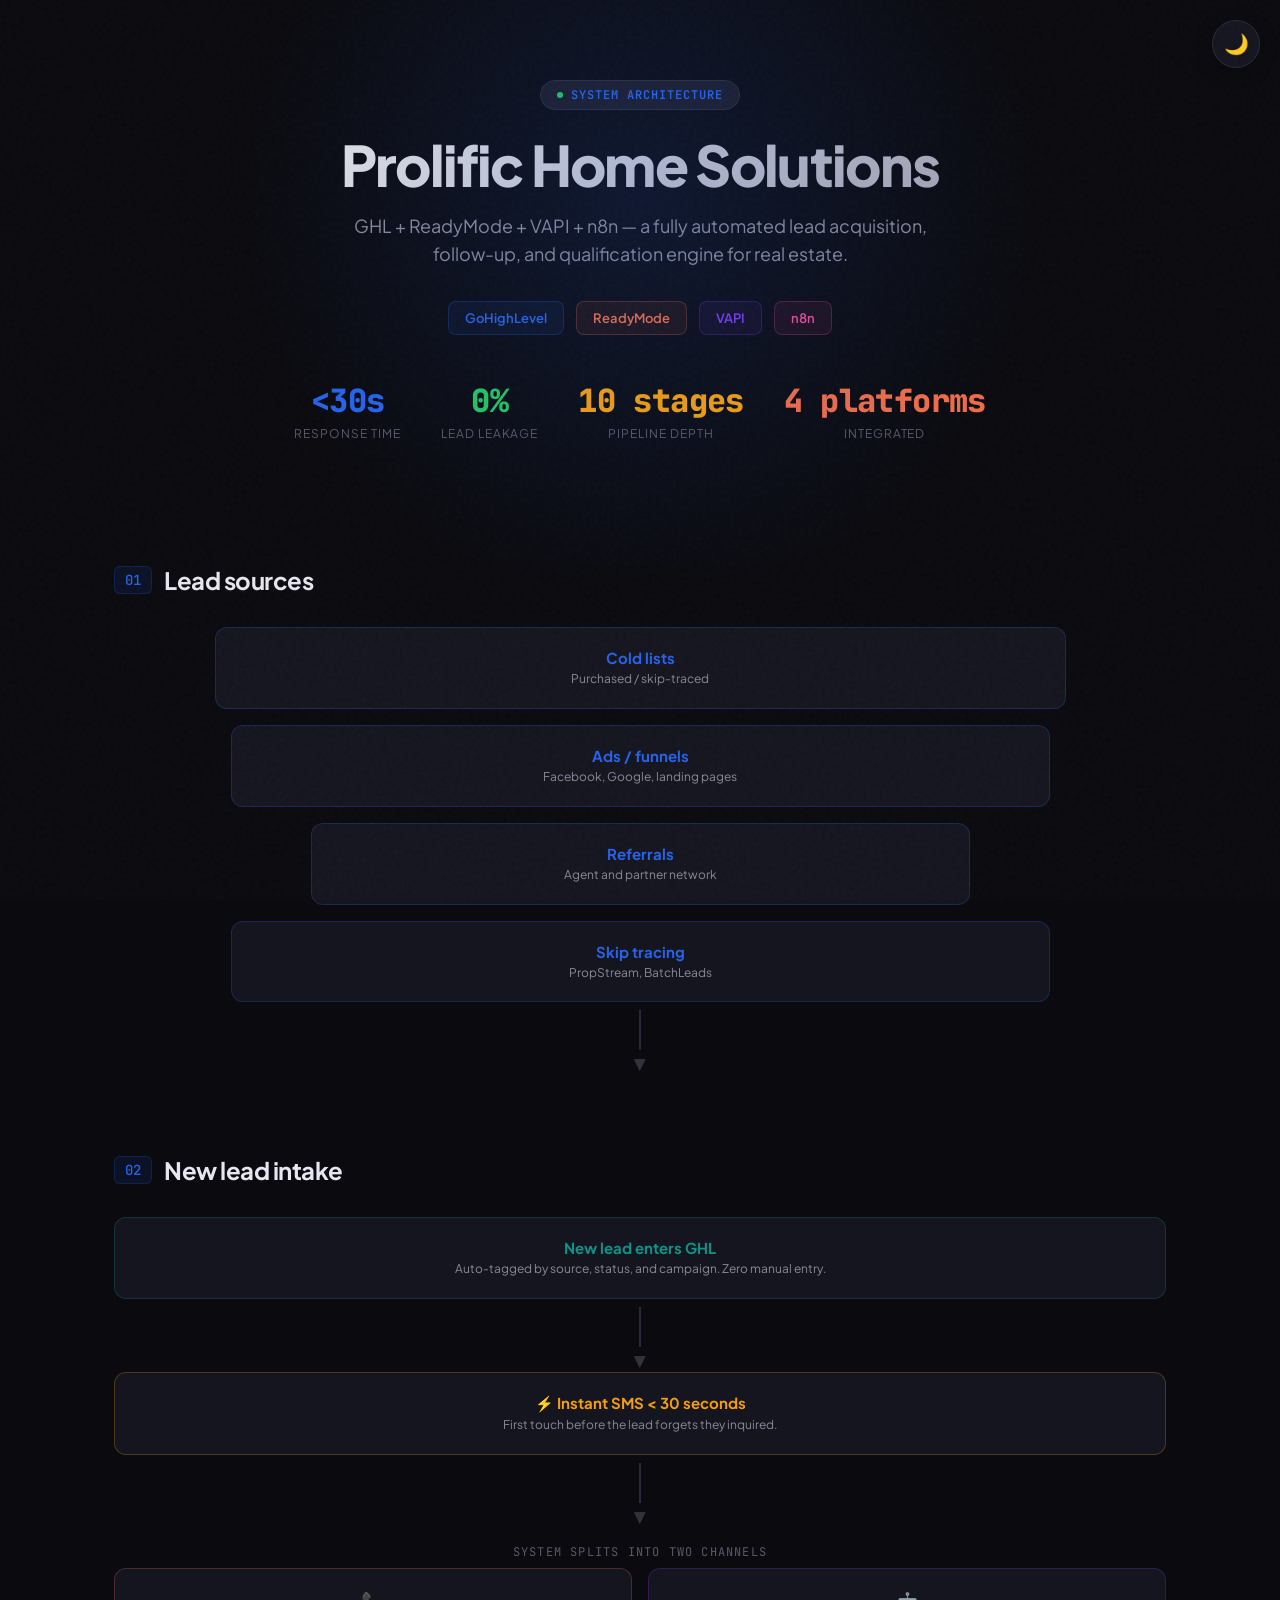
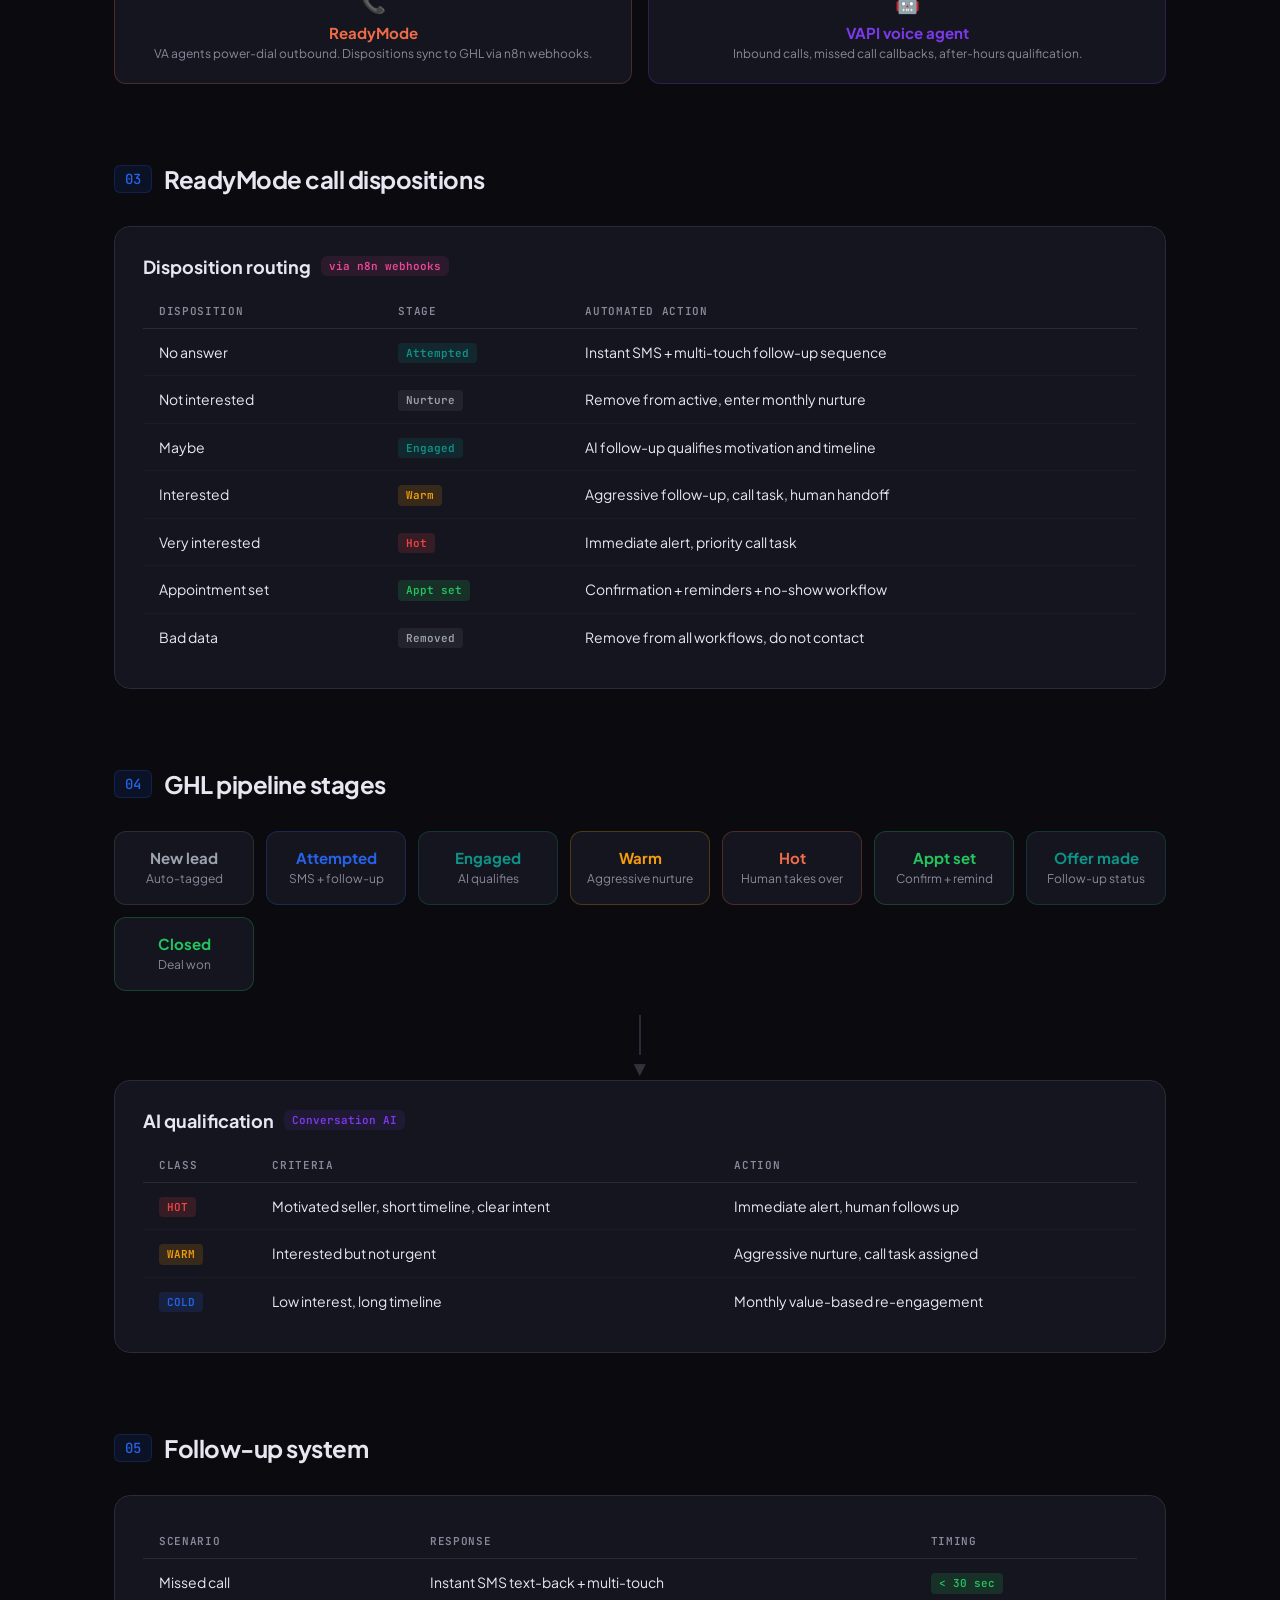
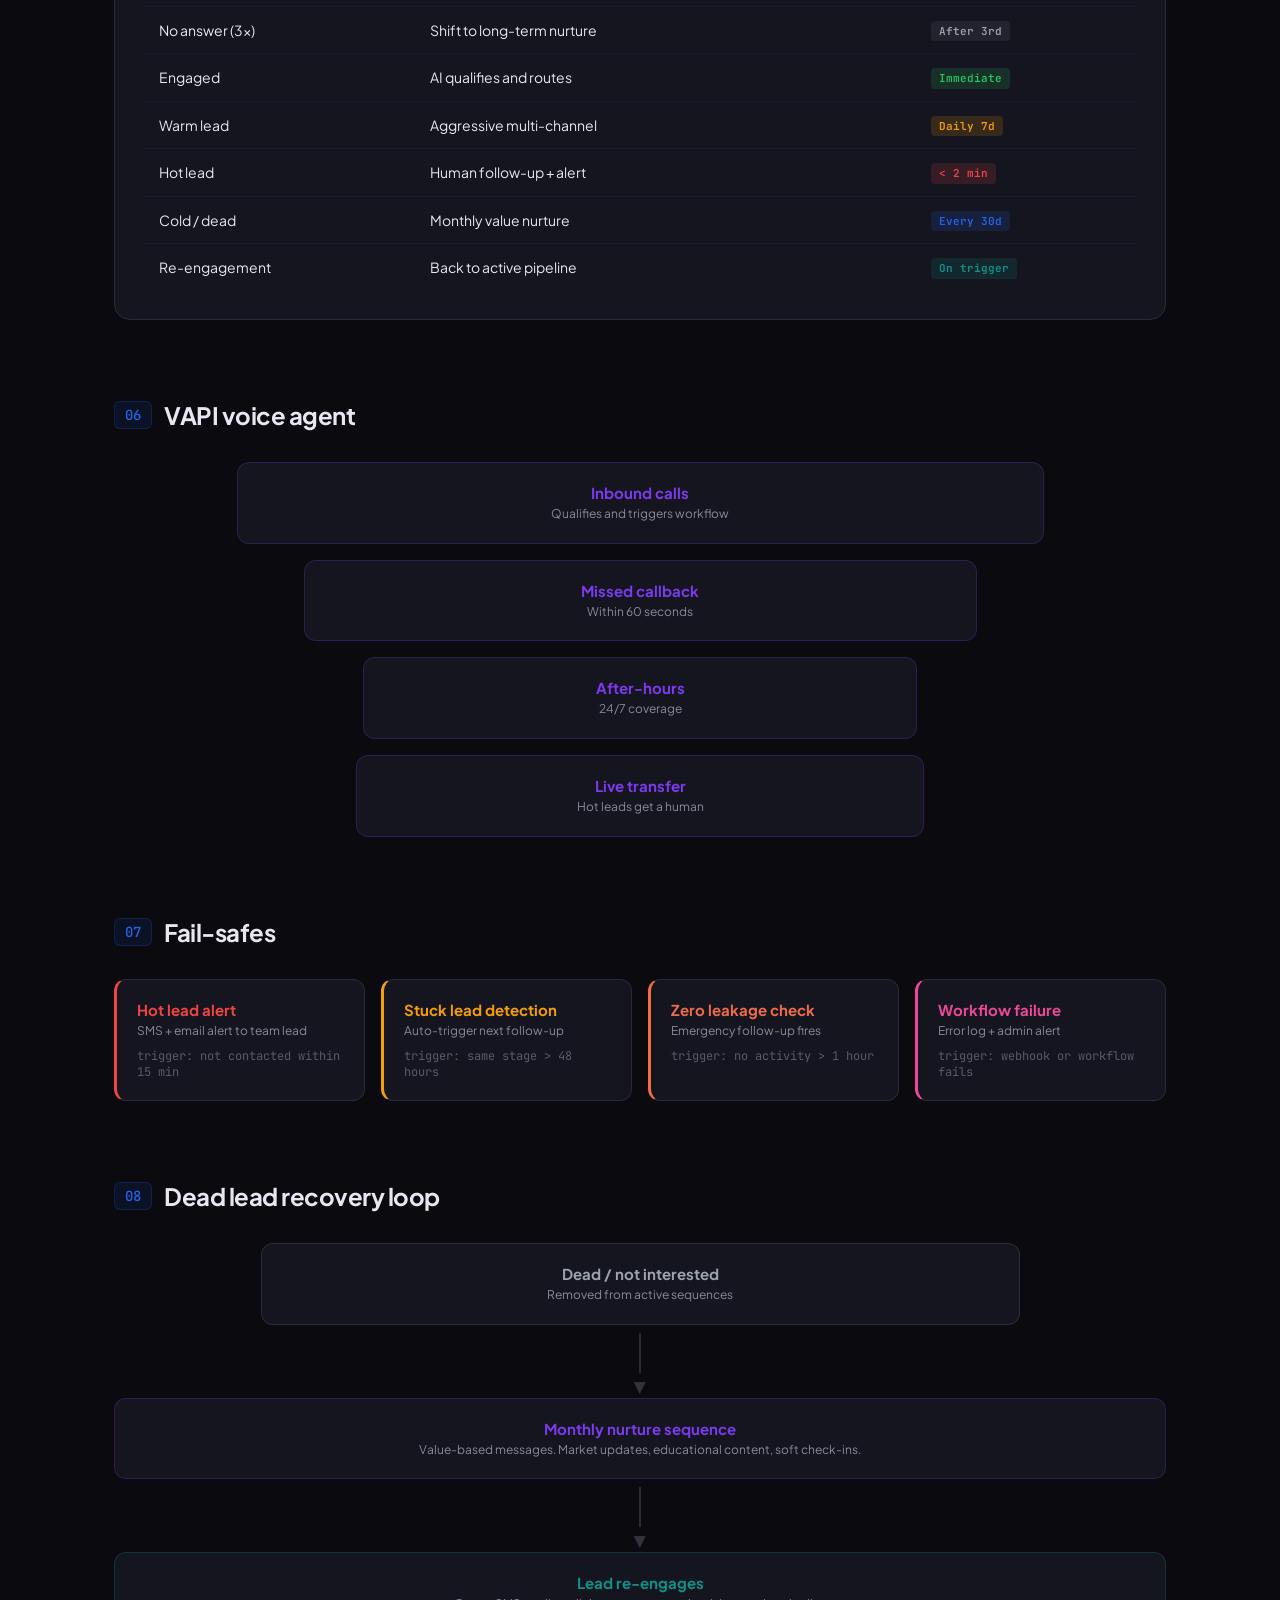
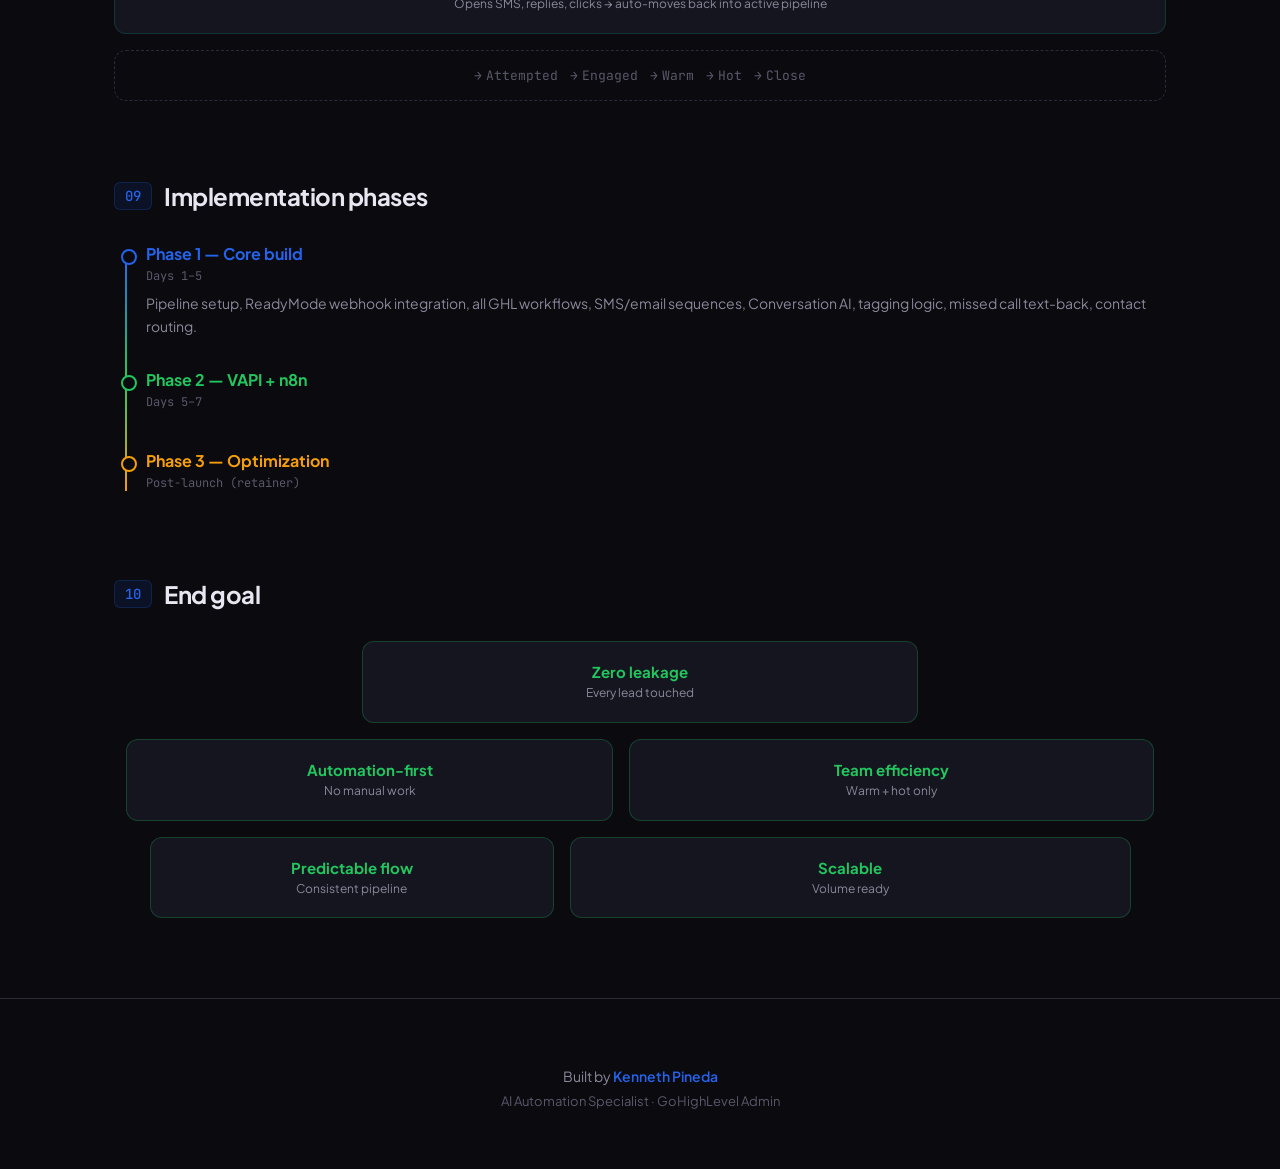
==== prolificworfklow.html @ ed95f94a "Create prolificworfklow.html" ====
<!DOCTYPE html>
<html lang="en" data-theme="dark">
<head>
<meta charset="UTF-8">
<meta name="viewport" content="width=device-width, initial-scale=1.0">
<title>Prolific Home Solutions — Automation Workflow</title>
<link rel="preconnect" href="https://fonts.googleapis.com">
<link href="https://fonts.googleapis.com/css2?family=Plus+Jakarta+Sans:wght@400;500;600;700;800&family=JetBrains+Mono:wght@400;500&display=swap" rel="stylesheet">
<style>
*{margin:0;padding:0;box-sizing:border-box}
:root{
--bg:#0a0a0f;--bg2:#111118;--bg3:#1a1a24;--card:#15151f;
--border:#2a2a3a;--border-hover:#3a3a5a;
--text:#e8e6f0;--text-muted:#8a889a;--text-dim:#5a586a;
--blue:#2563eb;--teal:#0d9488;--amber:#f59e0b;--coral:#ef6c47;
--purple:#7c3aed;--green:#22c55e;--red:#ef4444;--pink:#ec4899;
--font:'Plus Jakarta Sans',sans-serif;--mono:'JetBrains Mono',monospace;
}
[data-theme="light"]{
--bg:#f8f8fc;--bg2:#ffffff;--bg3:#eeeef4;--card:#ffffff;
--border:#d8d8e4;--border-hover:#b8b8c8;
--text:#1a1a2e;--text-muted:#5a5870;--text-dim:#8a88a0;
}
html{scroll-behavior:smooth}
body{background:var(--bg);color:var(--text);font-family:var(--font);overflow-x:hidden;min-height:100vh;transition:background .4s,color .4s}
.grain{position:fixed;top:0;left:0;width:100%;height:100%;pointer-events:none;z-index:9999;opacity:.03;background-image:url("data:image/svg+xml,%3Csvg viewBox='0 0 256 256' xmlns='http://www.w3.org/2000/svg'%3E%3Cfilter id='n'%3E%3CfeTurbulence type='fractalNoise' baseFrequency='.85' numOctaves='4' stitchTiles='stitch'/%3E%3C/filter%3E%3Crect width='100%25' height='100%25' filter='url(%23n)'/%3E%3C/svg%3E")}
.theme-toggle{position:fixed;top:20px;right:20px;z-index:1000;width:48px;height:48px;border-radius:50%;border:1px solid var(--border);background:var(--card);cursor:pointer;display:flex;align-items:center;justify-content:center;font-size:20px;transition:all .3s;box-shadow:0 4px 20px rgba(0,0,0,.2)}
.theme-toggle:hover{transform:scale(1.1);border-color:var(--border-hover)}
.hero{position:relative;padding:80px 24px 60px;text-align:center;overflow:hidden}
.hero::before{content:'';position:absolute;top:-200px;left:50%;transform:translateX(-50%);width:800px;height:800px;background:radial-gradient(circle,rgba(37,99,235,.15) 0%,transparent 70%);pointer-events:none}
.hero-badge{display:inline-flex;align-items:center;gap:8px;padding:6px 16px;border-radius:100px;background:var(--bg3);border:1px solid var(--border);font-size:12px;font-weight:600;letter-spacing:.08em;text-transform:uppercase;color:var(--blue);margin-bottom:24px;font-family:var(--mono)}
.hero-badge .dot{width:6px;height:6px;border-radius:50%;background:var(--green);animation:pulse 2s ease-in-out infinite}
@keyframes pulse{0%,100%{opacity:1}50%{opacity:.3}}
.hero h1{font-size:clamp(32px,5vw,56px);font-weight:800;letter-spacing:-.03em;line-height:1.1;margin-bottom:16px}
[data-theme="dark"] .hero h1{background:linear-gradient(135deg,#fff 0%,#8a889a 100%);-webkit-background-clip:text;-webkit-text-fill-color:transparent}
[data-theme="light"] .hero h1{background:linear-gradient(135deg,#1a1a2e 0%,#4a4870 100%);-webkit-background-clip:text;-webkit-text-fill-color:transparent}
.hero p{font-size:18px;color:var(--text-muted);max-width:600px;margin:0 auto 32px;line-height:1.6}
.stack-bar{display:flex;justify-content:center;gap:12px;flex-wrap:wrap;margin-bottom:20px}
.stack-pill{display:inline-flex;align-items:center;gap:6px;padding:8px 16px;border-radius:8px;font-size:13px;font-weight:600;border:1px solid;cursor:pointer;transition:all .3s;user-select:none}
.stack-pill:hover{transform:translateY(-2px)}
.stack-pill.ghl{background:rgba(37,99,235,.08);border-color:rgba(37,99,235,.25);color:var(--blue)}
.stack-pill.rm{background:rgba(239,108,71,.08);border-color:rgba(239,108,71,.25);color:var(--coral)}
.stack-pill.vapi{background:rgba(124,58,237,.08);border-color:rgba(124,58,237,.25);color:var(--purple)}
.stack-pill.n8n{background:rgba(236,72,153,.08);border-color:rgba(236,72,153,.25);color:var(--pink)}
.stack-pill.active{transform:translateY(-2px) scale(1.05)}
.stack-pill.ghl.active{box-shadow:0 4px 20px rgba(37,99,235,.3)}
.stack-pill.rm.active{box-shadow:0 4px 20px rgba(239,108,71,.3)}
.stack-pill.vapi.active{box-shadow:0 4px 20px rgba(124,58,237,.3)}
.stack-pill.n8n.active{box-shadow:0 4px 20px rgba(236,72,153,.3)}
.stats-bar{display:flex;justify-content:center;gap:40px;flex-wrap:wrap;margin-bottom:40px;padding:24px 0}
.stat-item{text-align:center}
.stat-num{font-size:32px;font-weight:800;font-family:var(--mono);letter-spacing:-.02em}
.stat-num.blue{color:var(--blue)}.stat-num.green{color:var(--green)}.stat-num.amber{color:var(--amber)}.stat-num.coral{color:var(--coral)}
.stat-label{font-size:12px;color:var(--text-dim);text-transform:uppercase;letter-spacing:.08em;margin-top:4px}
.container{max-width:1100px;margin:0 auto;padding:0 24px}
.section{margin-bottom:80px}
.section-header{display:flex;align-items:center;gap:12px;margin-bottom:32px}
.section-num{font-family:var(--mono);font-size:14px;font-weight:500;color:var(--blue);padding:4px 10px;border-radius:6px;background:rgba(37,99,235,.1);border:1px solid rgba(37,99,235,.2)}
.section-title{font-size:24px;font-weight:700;letter-spacing:-.02em}
.flow-line-container{position:relative;display:flex;justify-content:center;margin:4px 0;height:40px}
.flow-line{position:relative;width:2px;height:100%;background:var(--border)}
.flow-dot{position:absolute;left:50%;transform:translateX(-50%);width:8px;height:8px;border-radius:50%;background:var(--blue);animation:flowDot 2s ease-in-out infinite;opacity:0}
.flow-dot.active{opacity:1}
@keyframes flowDot{0%{top:-4px;opacity:0}20%{opacity:1}80%{opacity:1}100%{top:calc(100% - 4px);opacity:0}}
.flow-arrow{display:flex;justify-content:center;font-size:16px;color:var(--text-dim);opacity:.5}
.flow-row{position:relative;z-index:1;display:flex;justify-content:center;gap:16px;margin-bottom:8px;flex-wrap:wrap}
.node{position:relative;border-radius:12px;padding:20px 24px;border:1px solid var(--border);background:var(--card);transition:all .4s cubic-bezier(.2,.8,.2,1);cursor:pointer;min-width:140px;text-align:center;overflow:hidden}
.node::before{content:'';position:absolute;inset:0;border-radius:12px;opacity:0;transition:opacity .4s}
.node:hover{transform:translateY(-4px)}
.node-label{font-size:15px;font-weight:700;margin-bottom:4px;position:relative;z-index:1}
.node-sub{font-size:12px;color:var(--text-muted);font-weight:400;line-height:1.4;position:relative;z-index:1}
.node-icon{font-size:20px;margin-bottom:8px;position:relative;z-index:1}
.node-expand{max-height:0;overflow:hidden;transition:max-height .5s cubic-bezier(.2,.8,.2,1),opacity .3s,margin .3s;opacity:0;margin-top:0;position:relative;z-index:1}
.node.expanded .node-expand{max-height:300px;opacity:1;margin-top:12px}
.node-expand-content{padding-top:12px;border-top:1px solid var(--border);text-align:left;font-size:13px;color:var(--text-muted);line-height:1.7}
.expand-indicator{position:absolute;bottom:6px;right:10px;font-size:10px;color:var(--text-dim);opacity:0;transition:all .3s;font-family:var(--mono)}
.node:hover .expand-indicator{opacity:1}
.node.expanded .expand-indicator{transform:rotate(180deg)}
.node.blue{border-color:rgba(37,99,235,.25)}.node.blue::before{background:radial-gradient(circle at 50% 0%,rgba(37,99,235,.1),transparent 70%)}.node.blue:hover,.node.blue.highlighted{border-color:var(--blue);box-shadow:0 8px 40px rgba(37,99,235,.2)}.node.blue:hover::before,.node.blue.highlighted::before{opacity:1}.node.blue .node-label{color:var(--blue)}
.node.teal{border-color:rgba(13,148,136,.25)}.node.teal::before{background:radial-gradient(circle at 50% 0%,rgba(13,148,136,.1),transparent 70%)}.node.teal:hover,.node.teal.highlighted{border-color:var(--teal);box-shadow:0 8px 40px rgba(13,148,136,.2)}.node.teal:hover::before,.node.teal.highlighted::before{opacity:1}.node.teal .node-label{color:var(--teal)}
.node.amber{border-color:rgba(245,158,11,.25)}.node.amber::before{background:radial-gradient(circle at 50% 0%,rgba(245,158,11,.1),transparent 70%)}.node.amber:hover,.node.amber.highlighted{border-color:var(--amber);box-shadow:0 8px 40px rgba(245,158,11,.2)}.node.amber:hover::before,.node.amber.highlighted::before{opacity:1}.node.amber .node-label{color:var(--amber)}
.node.coral{border-color:rgba(239,108,71,.25)}.node.coral::before{background:radial-gradient(circle at 50% 0%,rgba(239,108,71,.1),transparent 70%)}.node.coral:hover,.node.coral.highlighted{border-color:var(--coral);box-shadow:0 8px 40px rgba(239,108,71,.2)}.node.coral:hover::before,.node.coral.highlighted::before{opacity:1}.node.coral .node-label{color:var(--coral)}
.node.purple{border-color:rgba(124,58,237,.25)}.node.purple::before{background:radial-gradient(circle at 50% 0%,rgba(124,58,237,.1),transparent 70%)}.node.purple:hover,.node.purple.highlighted{border-color:var(--purple);box-shadow:0 8px 40px rgba(124,58,237,.2)}.node.purple:hover::before,.node.purple.highlighted::before{opacity:1}.node.purple .node-label{color:var(--purple)}
.node.green{border-color:rgba(34,197,94,.25)}.node.green::before{background:radial-gradient(circle at 50% 0%,rgba(34,197,94,.1),transparent 70%)}.node.green:hover,.node.green.highlighted{border-color:var(--green);box-shadow:0 8px 40px rgba(34,197,94,.2)}.node.green:hover::before,.node.green.highlighted::before{opacity:1}.node.green .node-label{color:var(--green)}
.node.red{border-color:rgba(239,68,68,.25)}.node.red::before{background:radial-gradient(circle at 50% 0%,rgba(239,68,68,.1),transparent 70%)}.node.red:hover,.node.red.highlighted{border-color:var(--red);box-shadow:0 8px 40px rgba(239,68,68,.2)}.node.red:hover::before,.node.red.highlighted::before{opacity:1}.node.red .node-label{color:var(--red)}
.node.pink{border-color:rgba(236,72,153,.25)}.node.pink::before{background:radial-gradient(circle at 50% 0%,rgba(236,72,153,.1),transparent 70%)}.node.pink:hover,.node.pink.highlighted{border-color:var(--pink);box-shadow:0 8px 40px rgba(236,72,153,.2)}.node.pink:hover::before,.node.pink.highlighted::before{opacity:1}.node.pink .node-label{color:var(--pink)}
.node.gray{border-color:rgba(107,114,128,.25)}.node.gray::before{background:radial-gradient(circle at 50% 0%,rgba(107,114,128,.08),transparent 70%)}.node.gray:hover{border-color:rgba(107,114,128,.5);box-shadow:0 8px 40px rgba(107,114,128,.1)}.node.gray .node-label{color:#9ca3af}
.node.wide{flex:1;min-width:280px;max-width:100%}
.node.dimmed{opacity:.25;transform:scale(.97);pointer-events:none}
.split-label{text-align:center;font-size:12px;font-family:var(--mono);color:var(--text-dim);letter-spacing:.1em;text-transform:uppercase;margin:16px 0 8px}
.pipeline-grid{display:grid;grid-template-columns:repeat(auto-fit,minmax(130px,1fr));gap:12px;margin-bottom:24px}
.pipeline-grid .node{padding:16px}
.detail-card{border-radius:16px;padding:28px;border:1px solid var(--border);background:var(--card);margin-bottom:24px;transition:all .3s}
.detail-card h3{font-size:18px;font-weight:700;margin-bottom:16px;display:flex;align-items:center;gap:10px;flex-wrap:wrap}
.detail-card h3 .badge{font-size:11px;font-family:var(--mono);padding:3px 8px;border-radius:6px;font-weight:600}
.detail-table{width:100%;border-collapse:separate;border-spacing:0}
.detail-table th{text-align:left;font-size:11px;font-weight:600;color:var(--text-muted);text-transform:uppercase;letter-spacing:.06em;padding:10px 16px;border-bottom:1px solid var(--border);font-family:var(--mono)}
.detail-table td{padding:12px 16px;border-bottom:1px solid rgba(42,42,58,.3);font-size:14px;line-height:1.5;transition:background .2s}
.detail-table tr:last-child td{border-bottom:none}
.detail-table tbody tr{cursor:pointer;transition:all .3s}
.detail-table tbody tr:hover td{background:var(--bg3)}
.detail-table tr.row-highlight td{background:var(--bg3)}
.tag{display:inline-block;padding:2px 8px;border-radius:4px;font-size:11px;font-weight:600;font-family:var(--mono)}
.tag.hot{background:rgba(239,68,68,.15);color:var(--red)}.tag.warm{background:rgba(245,158,11,.15);color:var(--amber)}.tag.cold{background:rgba(37,99,235,.15);color:var(--blue)}.tag.engaged{background:rgba(13,148,136,.15);color:var(--teal)}.tag.dead{background:rgba(107,114,128,.15);color:#9ca3af}.tag.instant{background:rgba(34,197,94,.15);color:var(--green)}
.failsafe-grid{display:grid;grid-template-columns:repeat(auto-fit,minmax(240px,1fr));gap:16px}
.failsafe-card{border-radius:12px;padding:20px;border:1px solid var(--border);background:var(--card);transition:all .4s;cursor:pointer;position:relative;overflow:hidden}
.failsafe-card::before{content:'';position:absolute;inset:0;opacity:0;transition:opacity .4s}
.failsafe-card:hover{transform:translateY(-4px)}
.failsafe-card:hover::before{opacity:1}
.failsafe-card.fc-red::before{background:radial-gradient(circle at 0% 50%,rgba(239,68,68,.08),transparent 60%)}
.failsafe-card.fc-amber::before{background:radial-gradient(circle at 0% 50%,rgba(245,158,11,.08),transparent 60%)}
.failsafe-card.fc-coral::before{background:radial-gradient(circle at 0% 50%,rgba(239,108,71,.08),transparent 60%)}
.failsafe-card.fc-pink::before{background:radial-gradient(circle at 0% 50%,rgba(236,72,153,.08),transparent 60%)}
.failsafe-card .node-label,.failsafe-card .node-sub,.failsafe-card .trigger,.failsafe-card .node-expand{position:relative;z-index:1}
.failsafe-card .trigger{font-size:12px;font-family:var(--mono);color:var(--text-dim);margin-top:8px}
.failsafe-card .node-expand{max-height:0;overflow:hidden;transition:max-height .5s,opacity .3s;opacity:0}
.failsafe-card.expanded .node-expand{max-height:200px;opacity:1;margin-top:12px}
.failsafe-card .node-expand-content{padding-top:12px;border-top:1px solid var(--border);font-size:13px;color:var(--text-muted);line-height:1.7}
.phase-timeline{position:relative;padding-left:32px}
.phase-timeline::before{content:'';position:absolute;left:11px;top:8px;bottom:8px;width:2px;background:linear-gradient(180deg,var(--blue),var(--green),var(--amber))}
.phase-item{position:relative;margin-bottom:32px;cursor:pointer;transition:all .3s}
.phase-item:hover{transform:translateX(8px)}
.phase-item::before{content:'';position:absolute;left:-25px;top:6px;width:12px;height:12px;border-radius:50%;border:2px solid;background:var(--bg);transition:all .3s}
.phase-item:nth-child(1)::before{border-color:var(--blue)}.phase-item:nth-child(2)::before{border-color:var(--green)}.phase-item:nth-child(3)::before{border-color:var(--amber)}
.phase-item:hover::before{transform:scale(1.4)}
.phase-item h4{font-size:16px;font-weight:700;margin-bottom:4px}
.phase-item .timeline{font-size:12px;font-family:var(--mono);color:var(--text-dim);margin-bottom:8px}
.phase-item p{font-size:14px;color:var(--text-muted);line-height:1.6;max-height:0;overflow:hidden;transition:max-height .5s,opacity .3s;opacity:0}
.phase-item.phase-open p{max-height:200px;opacity:1}
.loop-visual{display:flex;align-items:center;justify-content:center;gap:12px;margin-top:16px;padding:16px;border-radius:12px;border:1px dashed var(--border);flex-wrap:wrap}
.loop-arrow{display:inline-flex;align-items:center;gap:4px;font-size:13px;font-family:var(--mono);color:var(--text-dim)}
.loop-arrow .arr{display:inline-block;animation:loopPulse 2s ease-in-out infinite}
@keyframes loopPulse{0%,100%{opacity:.3;transform:translateX(0)}50%{opacity:1;transform:translateX(4px)}}
.footer{text-align:center;padding:60px 24px;border-top:1px solid var(--border);margin-top:80px}
.footer a{color:var(--blue);text-decoration:none;font-weight:600;transition:opacity .2s}
.footer a:hover{opacity:.7}
.footer p{color:var(--text-dim);font-size:13px;margin-top:8px}
.fade-in{opacity:0;transform:translateY(30px);transition:all .7s cubic-bezier(.2,.8,.2,1)}
.fade-in.visible{opacity:1;transform:translateY(0)}
.stagger-children .node,.stagger-children .failsafe-card{opacity:0;transform:translateY(20px);transition:all .5s cubic-bezier(.2,.8,.2,1)}
.stagger-children.visible .node,.stagger-children.visible .failsafe-card{opacity:1;transform:translateY(0)}
.stagger-children.visible .node:nth-child(1),.stagger-children.visible .failsafe-card:nth-child(1){transition-delay:.05s}
.stagger-children.visible .node:nth-child(2),.stagger-children.visible .failsafe-card:nth-child(2){transition-delay:.1s}
.stagger-children.visible .node:nth-child(3),.stagger-children.visible .failsafe-card:nth-child(3){transition-delay:.15s}
.stagger-children.visible .node:nth-child(4),.stagger-children.visible .failsafe-card:nth-child(4){transition-delay:.2s}
.stagger-children.visible .node:nth-child(5){transition-delay:.25s}
.stagger-children.visible .node:nth-child(6){transition-delay:.3s}
.stagger-children.visible .node:nth-child(7){transition-delay:.35s}
.stagger-children.visible .node:nth-child(8){transition-delay:.4s}
.scroll-top{position:fixed;bottom:24px;right:24px;width:44px;height:44px;border-radius:50%;background:var(--blue);color:#fff;border:none;cursor:pointer;display:flex;align-items:center;justify-content:center;font-size:18px;opacity:0;transform:translateY(20px);transition:all .3s;z-index:100;box-shadow:0 4px 20px rgba(37,99,235,.3)}
.scroll-top.show{opacity:1;transform:translateY(0)}
.scroll-top:hover{transform:translateY(-2px);box-shadow:0 8px 30px rgba(37,99,235,.4)}
@media(max-width:768px){.flow-row{flex-direction:column;align-items:center}.node{min-width:auto;width:100%;max-width:380px}.pipeline-grid{grid-template-columns:1fr 1fr}.failsafe-grid{grid-template-columns:1fr}.hero{padding:60px 20px 40px}.stats-bar{gap:24px}.stat-num{font-size:24px}}
</style>
</head>
<body>
<div class="grain"></div>
<button class="theme-toggle" onclick="toggleTheme()" id="themeBtn" title="Toggle theme">🌙</button>
<button class="scroll-top" id="scrollTop" onclick="window.scrollTo({top:0,behavior:'smooth'})">↑</button>

<section class="hero">
  <div class="hero-badge"><span class="dot"></span> System architecture</div>
  <h1>Prolific Home Solutions</h1>
  <p>GHL + ReadyMode + VAPI + n8n — a fully automated lead acquisition, follow-up, and qualification engine for real estate.</p>
  <div class="stack-bar">
    <span class="stack-pill ghl" onclick="highlightStack('blue',this)">GoHighLevel</span>
    <span class="stack-pill rm" onclick="highlightStack('coral',this)">ReadyMode</span>
    <span class="stack-pill vapi" onclick="highlightStack('purple',this)">VAPI</span>
    <span class="stack-pill n8n" onclick="highlightStack('pink',this)">n8n</span>
  </div>
  <div class="stats-bar">
    <div class="stat-item"><div class="stat-num blue" data-target="30" data-prefix="<" data-suffix="s">0</div><div class="stat-label">Response time</div></div>
    <div class="stat-item"><div class="stat-num green" data-target="0" data-display="0%">0</div><div class="stat-label">Lead leakage</div></div>
    <div class="stat-item"><div class="stat-num amber" data-target="10" data-suffix=" stages">0</div><div class="stat-label">Pipeline depth</div></div>
    <div class="stat-item"><div class="stat-num coral" data-target="4" data-suffix=" platforms">0</div><div class="stat-label">Integrated</div></div>
  </div>
</section>

<div class="container">

<section class="section fade-in">
  <div class="section-header"><span class="section-num">01</span><h2 class="section-title">Lead sources</h2></div>
  <div class="flow-row stagger-children">
    <div class="node blue" data-stack="blue" onclick="toggleExpand(this)"><div class="node-label">Cold lists</div><div class="node-sub">Purchased / skip-traced</div><div class="node-expand"><div class="node-expand-content">Bulk lists of property owners imported into ReadyMode for outbound dialing. Tagged by list source and date for tracking ROI per list.</div></div><span class="expand-indicator">▼</span></div>
    <div class="node blue" data-stack="blue" onclick="toggleExpand(this)"><div class="node-label">Ads / funnels</div><div class="node-sub">Facebook, Google, landing pages</div><div class="node-expand"><div class="node-expand-content">Inbound leads from paid campaigns land directly in GHL. Auto-tagged by campaign, ad set, and source for attribution tracking.</div></div><span class="expand-indicator">▼</span></div>
    <div class="node blue" data-stack="blue" onclick="toggleExpand(this)"><div class="node-label">Referrals</div><div class="node-sub">Agent and partner network</div><div class="node-expand"><div class="node-expand-content">Warm leads from your network. Tagged as referral with referring agent name for commission tracking.</div></div><span class="expand-indicator">▼</span></div>
    <div class="node blue" data-stack="blue" onclick="toggleExpand(this)"><div class="node-label">Skip tracing</div><div class="node-sub">PropStream, BatchLeads</div><div class="node-expand"><div class="node-expand-content">Property owner data enriched with phone numbers and emails. Synced into ReadyMode with property details for agent context.</div></div><span class="expand-indicator">▼</span></div>
  </div>
  <div class="flow-line-container"><div class="flow-line"><div class="flow-dot active"></div></div></div>
  <div class="flow-arrow">▼</div>
</section>

<section class="section fade-in">
  <div class="section-header"><span class="section-num">02</span><h2 class="section-title">New lead intake</h2></div>
  <div class="flow-row">
    <div class="node teal wide" data-stack="blue" onclick="toggleExpand(this)"><div class="node-label">New lead enters GHL</div><div class="node-sub">Auto-tagged by source, status, and campaign. Zero manual entry.</div><div class="node-expand"><div class="node-expand-content">Every lead is automatically tagged with source, campaign name, entry date, and initial status. Contact record created with all available data fields populated. No human touches the lead at this stage.</div></div><span class="expand-indicator">▼</span></div>
  </div>
  <div class="flow-line-container"><div class="flow-line"><div class="flow-dot active"></div></div></div>
  <div class="flow-arrow">▼</div>
  <div class="flow-row">
    <div class="node amber wide" onclick="toggleExpand(this)"><div class="node-label">⚡ Instant SMS &lt; 30 seconds</div><div class="node-sub">First touch before the lead forgets they inquired.</div><div class="node-expand"><div class="node-expand-content">GHL workflow triggers immediately on contact creation. Dynamic SMS personalizes with lead name and property address. Every open, click, and reply is logged and scored.</div></div><span class="expand-indicator">▼</span></div>
  </div>
  <div class="flow-line-container"><div class="flow-line"><div class="flow-dot active"></div></div></div>
  <div class="flow-arrow">▼</div>
  <div class="split-label">System splits into two channels</div>
  <div class="flow-row stagger-children">
    <div class="node coral wide" data-stack="coral" onclick="toggleExpand(this)"><div class="node-icon">📞</div><div class="node-label">ReadyMode</div><div class="node-sub">VA agents power-dial outbound. Dispositions sync to GHL via n8n webhooks.</div><div class="node-expand"><div class="node-expand-content">Agents dial through lists in ReadyMode. Each call outcome triggers a webhook to n8n which updates the GHL contact record and moves them to the correct pipeline stage automatically.</div></div><span class="expand-indicator">▼</span></div>
    <div class="node purple wide" data-stack="purple" onclick="toggleExpand(this)"><div class="node-icon">🤖</div><div class="node-label">VAPI voice agent</div><div class="node-sub">Inbound calls, missed call callbacks, after-hours qualification.</div><div class="node-expand"><div class="node-expand-content">VAPI AI picks up inbound calls, asks qualifying questions, captures responses, and triggers the appropriate GHL workflow. Transfers to human when the lead is hot.</div></div><span class="expand-indicator">▼</span></div>
  </div>
</section>

<section class="section fade-in">
  <div class="section-header"><span class="section-num">03</span><h2 class="section-title">ReadyMode call dispositions</h2></div>
  <div class="detail-card">
    <h3>Disposition routing <span class="badge" style="background:rgba(236,72,153,.1);color:var(--pink)">via n8n webhooks</span></h3>
    <table class="detail-table"><thead><tr><th>Disposition</th><th>Stage</th><th>Automated action</th></tr></thead><tbody>
      <tr onclick="highlightRow(this)"><td>No answer</td><td><span class="tag engaged">Attempted</span></td><td>Instant SMS + multi-touch follow-up sequence</td></tr>
      <tr onclick="highlightRow(this)"><td>Not interested</td><td><span class="tag dead">Nurture</span></td><td>Remove from active, enter monthly nurture</td></tr>
      <tr onclick="highlightRow(this)"><td>Maybe</td><td><span class="tag engaged">Engaged</span></td><td>AI follow-up qualifies motivation and timeline</td></tr>
      <tr onclick="highlightRow(this)"><td>Interested</td><td><span class="tag warm">Warm</span></td><td>Aggressive follow-up, call task, human handoff</td></tr>
      <tr onclick="highlightRow(this)"><td>Very interested</td><td><span class="tag hot">Hot</span></td><td>Immediate alert, priority call task</td></tr>
      <tr onclick="highlightRow(this)"><td>Appointment set</td><td><span class="tag instant">Appt set</span></td><td>Confirmation + reminders + no-show workflow</td></tr>
      <tr onclick="highlightRow(this)"><td>Bad data</td><td><span class="tag dead">Removed</span></td><td>Remove from all workflows, do not contact</td></tr>
    </tbody></table>
  </div>
</section>

<section class="section fade-in">
  <div class="section-header"><span class="section-num">04</span><h2 class="section-title">GHL pipeline stages</h2></div>
  <div class="pipeline-grid stagger-children">
    <div class="node gray" data-stack="blue" onclick="toggleExpand(this)"><div class="node-label">New lead</div><div class="node-sub">Auto-tagged</div><div class="node-expand"><div class="node-expand-content">Entry point. Source and campaign tags applied. Instant SMS sent within 30 seconds.</div></div><span class="expand-indicator">▼</span></div>
    <div class="node blue" data-stack="blue" onclick="toggleExpand(this)"><div class="node-label">Attempted</div><div class="node-sub">SMS + follow-up</div><div class="node-expand"><div class="node-expand-content">Called but no answer. Multi-touch sequence: SMS, email, voicemail drop. Up to 3 attempts.</div></div><span class="expand-indicator">▼</span></div>
    <div class="node teal" data-stack="blue" onclick="toggleExpand(this)"><div class="node-label">Engaged</div><div class="node-sub">AI qualifies</div><div class="node-expand"><div class="node-expand-content">Lead responded. Conversation AI qualifies intent, motivation, timeline, property details.</div></div><span class="expand-indicator">▼</span></div>
    <div class="node amber" data-stack="blue" onclick="toggleExpand(this)"><div class="node-label">Warm</div><div class="node-sub">Aggressive nurture</div><div class="node-expand"><div class="node-expand-content">Interested but not ready. Daily multi-channel touchpoints for 7 days. Call task assigned.</div></div><span class="expand-indicator">▼</span></div>
    <div class="node coral" data-stack="blue" onclick="toggleExpand(this)"><div class="node-label">Hot</div><div class="node-sub">Human takes over</div><div class="node-expand"><div class="node-expand-content">High intent. Immediate alert. Priority call task. Agent follows up within 2 minutes.</div></div><span class="expand-indicator">▼</span></div>
    <div class="node green" data-stack="blue" onclick="toggleExpand(this)"><div class="node-label">Appt set</div><div class="node-sub">Confirm + remind</div><div class="node-expand"><div class="node-expand-content">Meeting booked. Reminders at 24h, 1h, 15min. No-show triggers re-engagement.</div></div><span class="expand-indicator">▼</span></div>
    <div class="node teal" data-stack="blue" onclick="toggleExpand(this)"><div class="node-label">Offer made</div><div class="node-sub">Follow-up status</div><div class="node-expand"><div class="node-expand-content">Offer presented. Follow-up reminders. Counter-offer workflow. Negotiation tracked.</div></div><span class="expand-indicator">▼</span></div>
    <div class="node green" data-stack="blue" onclick="toggleExpand(this)"><div class="node-label">Closed</div><div class="node-sub">Deal won</div><div class="node-expand"><div class="node-expand-content">Deal done. Removed from sequences. Tagged closed-won. Data feeds ROI reporting.</div></div><span class="expand-indicator">▼</span></div>
  </div>
  <div class="flow-line-container"><div class="flow-line"><div class="flow-dot active"></div></div></div><div class="flow-arrow">▼</div>
  <div class="detail-card fade-in">
    <h3>AI qualification <span class="badge" style="background:rgba(124,58,237,.1);color:var(--purple)">Conversation AI</span></h3>
    <table class="detail-table"><thead><tr><th>Class</th><th>Criteria</th><th>Action</th></tr></thead><tbody>
      <tr onclick="highlightRow(this)"><td><span class="tag hot">HOT</span></td><td>Motivated seller, short timeline, clear intent</td><td>Immediate alert, human follows up</td></tr>
      <tr onclick="highlightRow(this)"><td><span class="tag warm">WARM</span></td><td>Interested but not urgent</td><td>Aggressive nurture, call task assigned</td></tr>
      <tr onclick="highlightRow(this)"><td><span class="tag cold">COLD</span></td><td>Low interest, long timeline</td><td>Monthly value-based re-engagement</td></tr>
    </tbody></table>
  </div>
</section>

<section class="section fade-in">
  <div class="section-header"><span class="section-num">05</span><h2 class="section-title">Follow-up system</h2></div>
  <div class="detail-card">
    <table class="detail-table"><thead><tr><th>Scenario</th><th>Response</th><th>Timing</th></tr></thead><tbody>
      <tr onclick="highlightRow(this)"><td>Missed call</td><td>Instant SMS text-back + multi-touch</td><td><span class="tag instant">&lt; 30 sec</span></td></tr>
      <tr onclick="highlightRow(this)"><td>No answer (3x)</td><td>Shift to long-term nurture</td><td><span class="tag dead">After 3rd</span></td></tr>
      <tr onclick="highlightRow(this)"><td>Engaged</td><td>AI qualifies and routes</td><td><span class="tag instant">Immediate</span></td></tr>
      <tr onclick="highlightRow(this)"><td>Warm lead</td><td>Aggressive multi-channel</td><td><span class="tag warm">Daily 7d</span></td></tr>
      <tr onclick="highlightRow(this)"><td>Hot lead</td><td>Human follow-up + alert</td><td><span class="tag hot">&lt; 2 min</span></td></tr>
      <tr onclick="highlightRow(this)"><td>Cold / dead</td><td>Monthly value nurture</td><td><span class="tag cold">Every 30d</span></td></tr>
      <tr onclick="highlightRow(this)"><td>Re-engagement</td><td>Back to active pipeline</td><td><span class="tag engaged">On trigger</span></td></tr>
    </tbody></table>
  </div>
</section>

<section class="section fade-in">
  <div class="section-header"><span class="section-num">06</span><h2 class="section-title">VAPI voice agent</h2></div>
  <div class="flow-row stagger-children">
    <div class="node purple" data-stack="purple" onclick="toggleExpand(this)"><div class="node-label">Inbound calls</div><div class="node-sub">Qualifies and triggers workflow</div><div class="node-expand"><div class="node-expand-content">AI picks up, asks qualifying questions about property, determines motivation, routes into correct GHL stage. All data logged.</div></div><span class="expand-indicator">▼</span></div>
    <div class="node purple" data-stack="purple" onclick="toggleExpand(this)"><div class="node-label">Missed callback</div><div class="node-sub">Within 60 seconds</div><div class="node-expand"><div class="node-expand-content">VAPI calls back within 60 seconds. Qualifies and books appointment if ready. No lead waits for a human.</div></div><span class="expand-indicator">▼</span></div>
    <div class="node purple" data-stack="purple" onclick="toggleExpand(this)"><div class="node-label">After-hours</div><div class="node-sub">24/7 coverage</div><div class="node-expand"><div class="node-expand-content">All calls outside working hours handled. Qualifies and routes for next-day follow-up.</div></div><span class="expand-indicator">▼</span></div>
    <div class="node purple" data-stack="purple" onclick="toggleExpand(this)"><div class="node-label">Live transfer</div><div class="node-sub">Hot leads get a human</div><div class="node-expand"><div class="node-expand-content">Motivated leads or human requests get transferred live with full context passed along.</div></div><span class="expand-indicator">▼</span></div>
  </div>
</section>

<section class="section fade-in">
  <div class="section-header"><span class="section-num">07</span><h2 class="section-title">Fail-safes</h2></div>
  <div class="failsafe-grid stagger-children">
    <div class="failsafe-card fc-red" data-stack="pink" style="border-left:3px solid var(--red)" onclick="toggleExpand(this)"><div class="node-label" style="color:var(--red)">Hot lead alert</div><div class="node-sub">SMS + email alert to team lead</div><div class="trigger">trigger: not contacted within 15 min</div><div class="node-expand"><div class="node-expand-content">n8n monitors every hot lead. If no agent activity within 15 minutes, emergency alert fires to team lead via SMS and email.</div></div></div>
    <div class="failsafe-card fc-amber" data-stack="pink" style="border-left:3px solid var(--amber)" onclick="toggleExpand(this)"><div class="node-label" style="color:var(--amber)">Stuck lead detection</div><div class="node-sub">Auto-trigger next follow-up</div><div class="trigger">trigger: same stage > 48 hours</div><div class="node-expand"><div class="node-expand-content">If a lead sits in any stage for 48+ hours without activity, n8n triggers next follow-up or escalates to team member.</div></div></div>
    <div class="failsafe-card fc-coral" data-stack="pink" style="border-left:3px solid var(--coral)" onclick="toggleExpand(this)"><div class="node-label" style="color:var(--coral)">Zero leakage check</div><div class="node-sub">Emergency follow-up fires</div><div class="trigger">trigger: no activity > 1 hour</div><div class="node-expand"><div class="node-expand-content">Every new lead must have a touchpoint within 1 hour. If zero activity detected, emergency follow-up fires immediately.</div></div></div>
    <div class="failsafe-card fc-pink" data-stack="pink" style="border-left:3px solid var(--pink)" onclick="toggleExpand(this)"><div class="node-label" style="color:var(--pink)">Workflow failure</div><div class="node-sub">Error log + admin alert</div><div class="trigger">trigger: webhook or workflow fails</div><div class="node-expand"><div class="node-expand-content">n8n monitors all connections. Failures logged with details, alert sent to admin. Auto-retry for transient failures.</div></div></div>
  </div>
</section>

<section class="section fade-in">
  <div class="section-header"><span class="section-num">08</span><h2 class="section-title">Dead lead recovery loop</h2></div>
  <div class="flow-row"><div class="node gray" onclick="toggleExpand(this)"><div class="node-label">Dead / not interested</div><div class="node-sub">Removed from active sequences</div><div class="node-expand"><div class="node-expand-content">Marked unresponsive after all attempts. Removed from aggressive sequences but enters the long-term nurture pool.</div></div><span class="expand-indicator">▼</span></div></div>
  <div class="flow-line-container"><div class="flow-line"><div class="flow-dot active"></div></div></div><div class="flow-arrow">▼</div>
  <div class="flow-row"><div class="node purple wide" onclick="toggleExpand(this)"><div class="node-label">Monthly nurture sequence</div><div class="node-sub">Value-based messages. Market updates, educational content, soft check-ins.</div><div class="node-expand"><div class="node-expand-content">Every 30 days, a value touchpoint goes out. Helpful tone, not pushy. Goal: stay top of mind until their situation changes.</div></div><span class="expand-indicator">▼</span></div></div>
  <div class="flow-line-container"><div class="flow-line"><div class="flow-dot active"></div></div></div><div class="flow-arrow">▼</div>
  <div class="flow-row"><div class="node teal wide" onclick="toggleExpand(this)"><div class="node-label">Lead re-engages</div><div class="node-sub">Opens SMS, replies, clicks → auto-moves back into active pipeline</div><div class="node-expand"><div class="node-expand-content">Any action from a dead lead automatically moves them back into the active pipeline. The cycle continues.</div></div><span class="expand-indicator">▼</span></div></div>
  <div class="loop-visual">
    <span class="loop-arrow"><span class="arr">→</span> Attempted</span>
    <span class="loop-arrow"><span class="arr">→</span> Engaged</span>
    <span class="loop-arrow"><span class="arr">→</span> Warm</span>
    <span class="loop-arrow"><span class="arr">→</span> Hot</span>
    <span class="loop-arrow"><span class="arr">→</span> Close</span>
  </div>
</section>

<section class="section fade-in">
  <div class="section-header"><span class="section-num">09</span><h2 class="section-title">Implementation phases</h2></div>
  <div class="phase-timeline">
    <div class="phase-item phase-open" onclick="togglePhase(this)"><h4 style="color:var(--blue)">Phase 1 — Core build</h4><div class="timeline">Days 1–5</div><p>Pipeline setup, ReadyMode webhook integration, all GHL workflows, SMS/email sequences, Conversation AI, tagging logic, missed call text-back, contact routing.</p></div>
    <div class="phase-item" onclick="togglePhase(this)"><h4 style="color:var(--green)">Phase 2 — VAPI + n8n</h4><div class="timeline">Days 5–7</div><p>VAPI voice agent setup, n8n fail-safes, alert system, stuck lead detection, zero leakage checks, full end-to-end testing.</p></div>
    <div class="phase-item" onclick="togglePhase(this)"><h4 style="color:var(--amber)">Phase 3 — Optimization</h4><div class="timeline">Post-launch (retainer)</div><p>Monitor conversions, tune AI prompts, adjust sequences, refine routing for maximum deal flow.</p></div>
  </div>
</section>

<section class="section fade-in">
  <div class="section-header"><span class="section-num">10</span><h2 class="section-title">End goal</h2></div>
  <div class="flow-row stagger-children">
    <div class="node green" onclick="toggleExpand(this)"><div class="node-label">Zero leakage</div><div class="node-sub">Every lead touched</div><div class="node-expand"><div class="node-expand-content">No lead enters without a touchpoint within 30 seconds. Fail-safes catch everything.</div></div><span class="expand-indicator">▼</span></div>
    <div class="node green" onclick="toggleExpand(this)"><div class="node-label">Automation-first</div><div class="node-sub">No manual work</div><div class="node-expand"><div class="node-expand-content">Tagging, routing, follow-up, qualification, scheduling — all autonomous.</div></div><span class="expand-indicator">▼</span></div>
    <div class="node green" onclick="toggleExpand(this)"><div class="node-label">Team efficiency</div><div class="node-sub">Warm + hot only</div><div class="node-expand"><div class="node-expand-content">Agents only handle leads worth their time. Everything else is system-managed.</div></div><span class="expand-indicator">▼</span></div>
    <div class="node green" onclick="toggleExpand(this)"><div class="node-label">Predictable flow</div><div class="node-sub">Consistent pipeline</div><div class="node-expand"><div class="node-expand-content">Steady flow of qualified leads. No feast-or-famine cycles.</div></div><span class="expand-indicator">▼</span></div>
    <div class="node green" onclick="toggleExpand(this)"><div class="node-label">Scalable</div><div class="node-sub">Volume ready</div><div class="node-expand"><div class="node-expand-content">More sources, agents, campaigns — system handles growth without new workflows.</div></div><span class="expand-indicator">▼</span></div>
  </div>
</section>

</div>

<footer class="footer">
  <p style="font-size:14px;color:var(--text-muted)">Built by <a href="https://multimediava.github.io/" target="_blank">Kenneth Pineda</a></p>
  <p>AI Automation Specialist · GoHighLevel Admin</p>
</footer>

<script>
function toggleTheme(){const h=document.documentElement,b=document.getElementById('themeBtn');if(h.dataset.theme==='dark'){h.dataset.theme='light';b.textContent='☀️'}else{h.dataset.theme='dark';b.textContent='🌙'}}

const obs=new IntersectionObserver(e=>{e.forEach(el=>{if(el.isIntersecting)el.target.classList.add('visible')})},{threshold:.08,rootMargin:'0px 0px -30px 0px'});
document.querySelectorAll('.fade-in,.stagger-children').forEach(el=>obs.observe(el));

let counted=false;
new IntersectionObserver(e=>{e.forEach(el=>{if(el.isIntersecting&&!counted){counted=true;document.querySelectorAll('.stat-num').forEach(s=>{const t=parseInt(s.dataset.target),p=s.dataset.prefix||'',sf=s.dataset.suffix||'',d=s.dataset.display;if(d){s.textContent=d;return}let c=0;const st=Math.max(1,Math.floor(t/30)),tm=setInterval(()=>{c+=st;if(c>=t){c=t;clearInterval(tm)}s.textContent=p+c+sf},40)})}})},{threshold:.5}).observe(document.querySelector('.stats-bar'));

function toggleExpand(el){if(el.classList.contains('expanded'))el.classList.remove('expanded');else{document.querySelectorAll('.expanded').forEach(n=>{if(n!==el)n.classList.remove('expanded')});el.classList.add('expanded')}}

let activeStack=null;
function highlightStack(color,pill){
  document.querySelectorAll('.stack-pill').forEach(p=>p.classList.remove('active'));
  if(activeStack===color){activeStack=null;document.querySelectorAll('[data-stack]').forEach(n=>{n.classList.remove('dimmed','highlighted')});return}
  activeStack=color;pill.classList.add('active');
  document.querySelectorAll('[data-stack]').forEach(n=>{if(n.dataset.stack===color){n.classList.add('highlighted');n.classList.remove('dimmed')}else{n.classList.add('dimmed');n.classList.remove('highlighted')}});
}

function highlightRow(tr){const w=tr.classList.contains('row-highlight');tr.closest('tbody').querySelectorAll('tr').forEach(r=>r.classList.remove('row-highlight'));if(!w)tr.classList.add('row-highlight')}

function togglePhase(el){const w=el.classList.contains('phase-open');document.querySelectorAll('.phase-item').forEach(p=>p.classList.remove('phase-open'));if(!w)el.classList.add('phase-open')}

const sb=document.getElementById('scrollTop');
window.addEventListener('scroll',()=>{sb.classList.toggle('show',window.scrollY>400)});

new IntersectionObserver(e=>{e.forEach(el=>{const d=el.target.querySelector('.flow-dot');if(d){d.classList.toggle('active',el.isIntersecting)}})},{threshold:.5}).observe(document.querySelector('.flow-line-container'));
document.querySelectorAll('.flow-line-container').forEach(el=>new IntersectionObserver(e=>{e.forEach(en=>{const d=en.target.querySelector('.flow-dot');if(d)d.classList.toggle('active',en.isIntersecting)})},{threshold:.5}).observe(el));
</script>
</body>
</html>
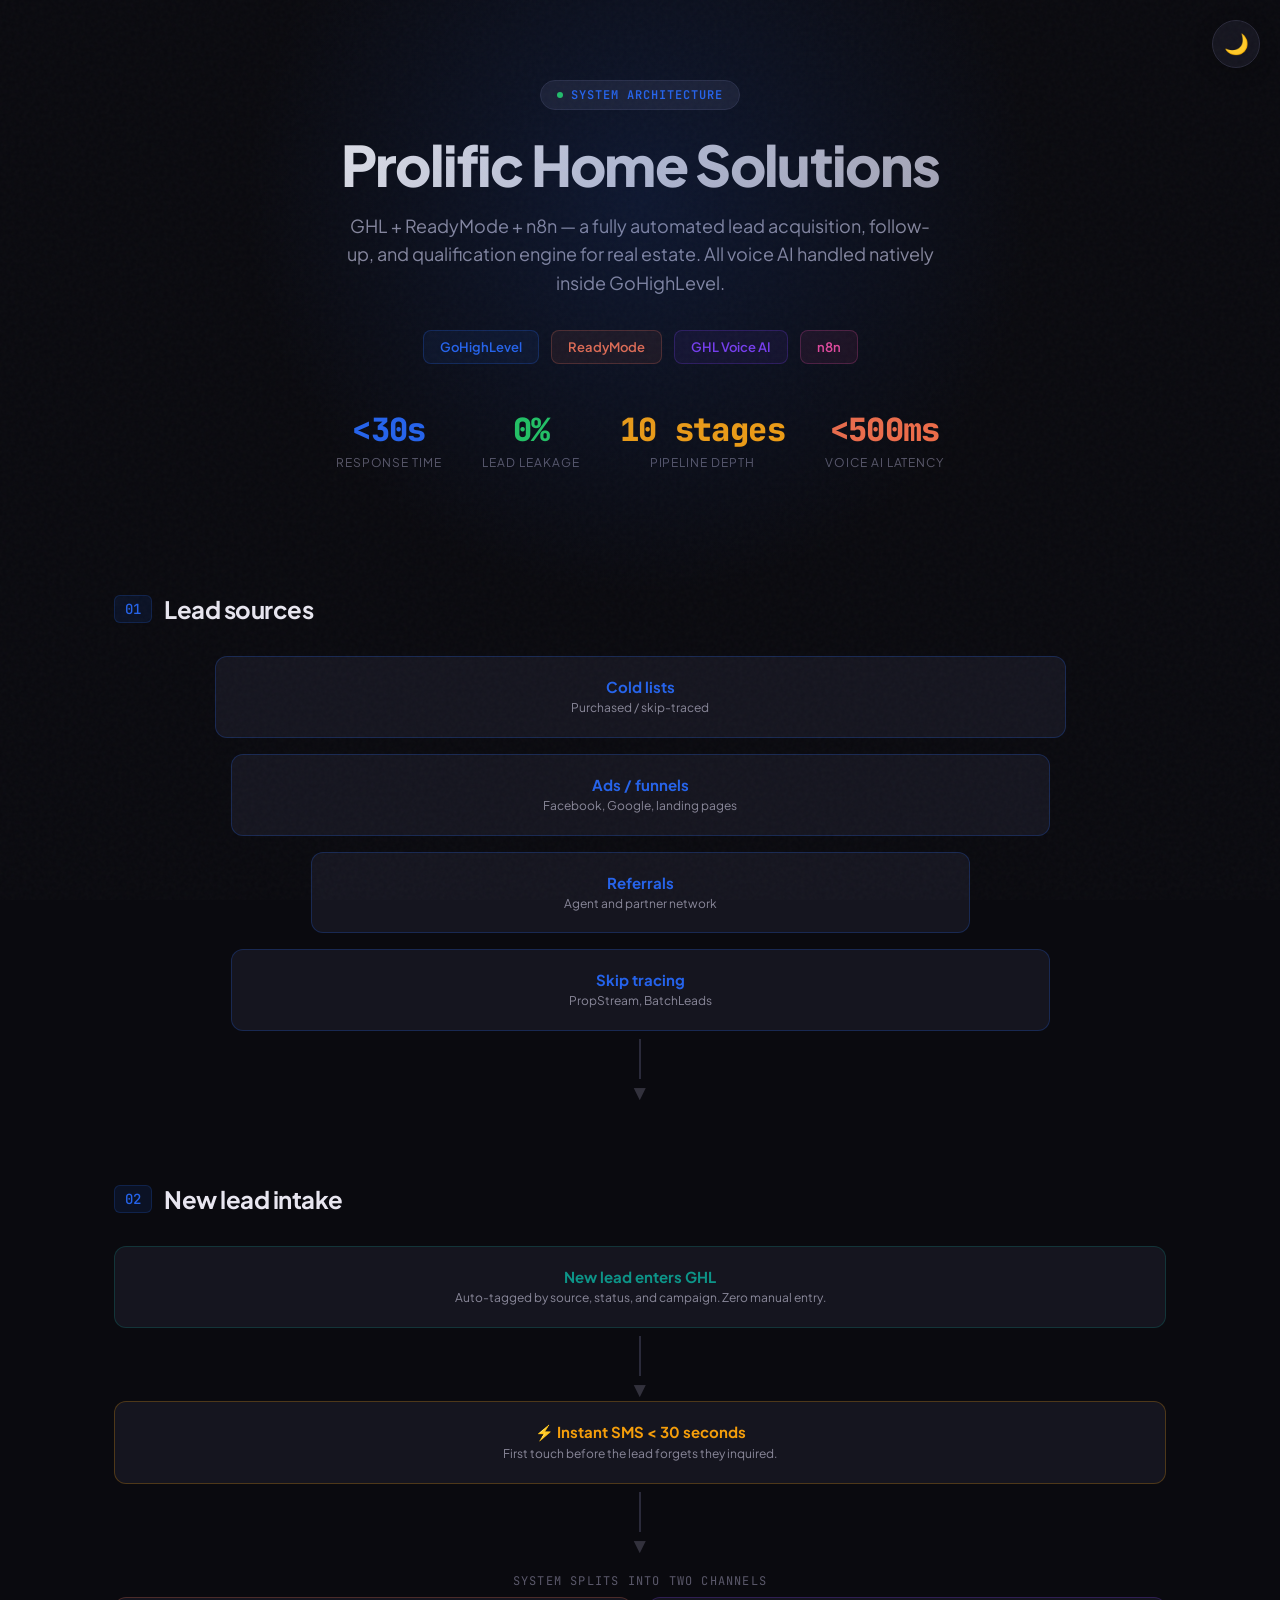
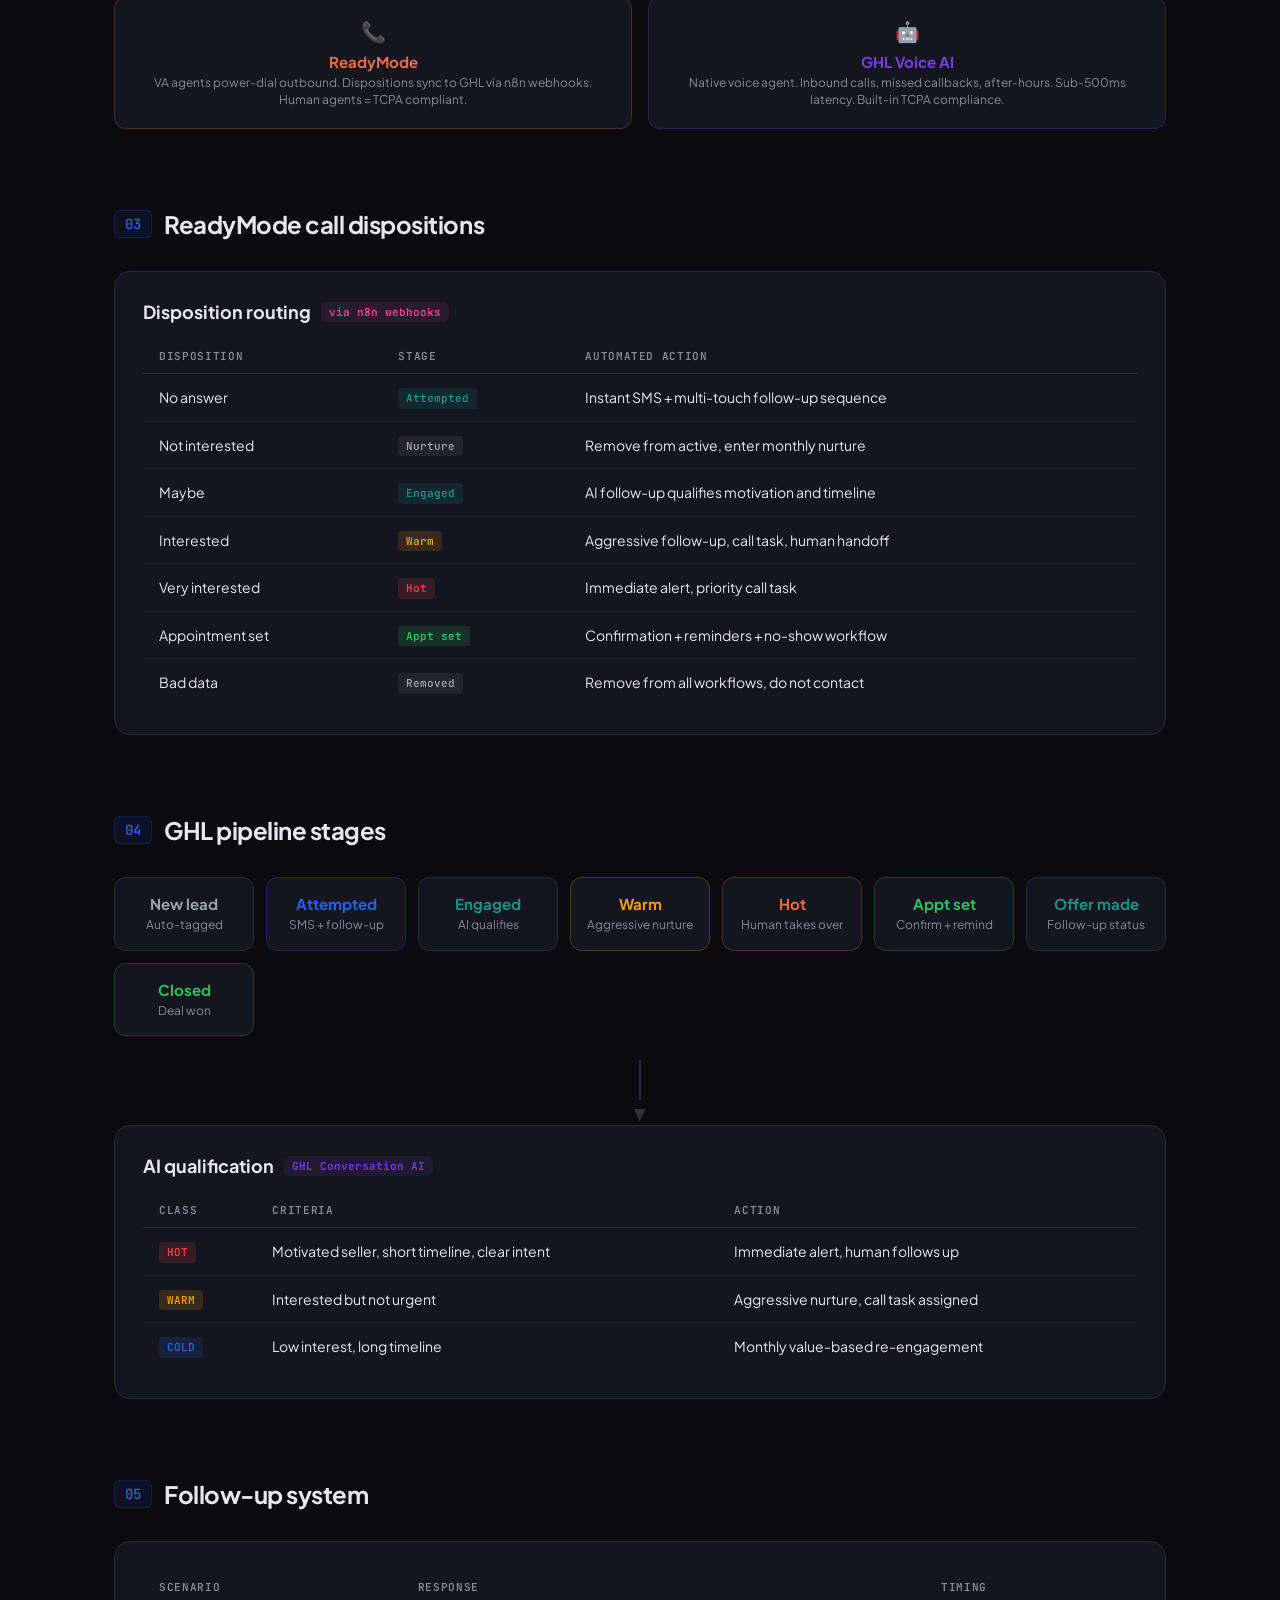
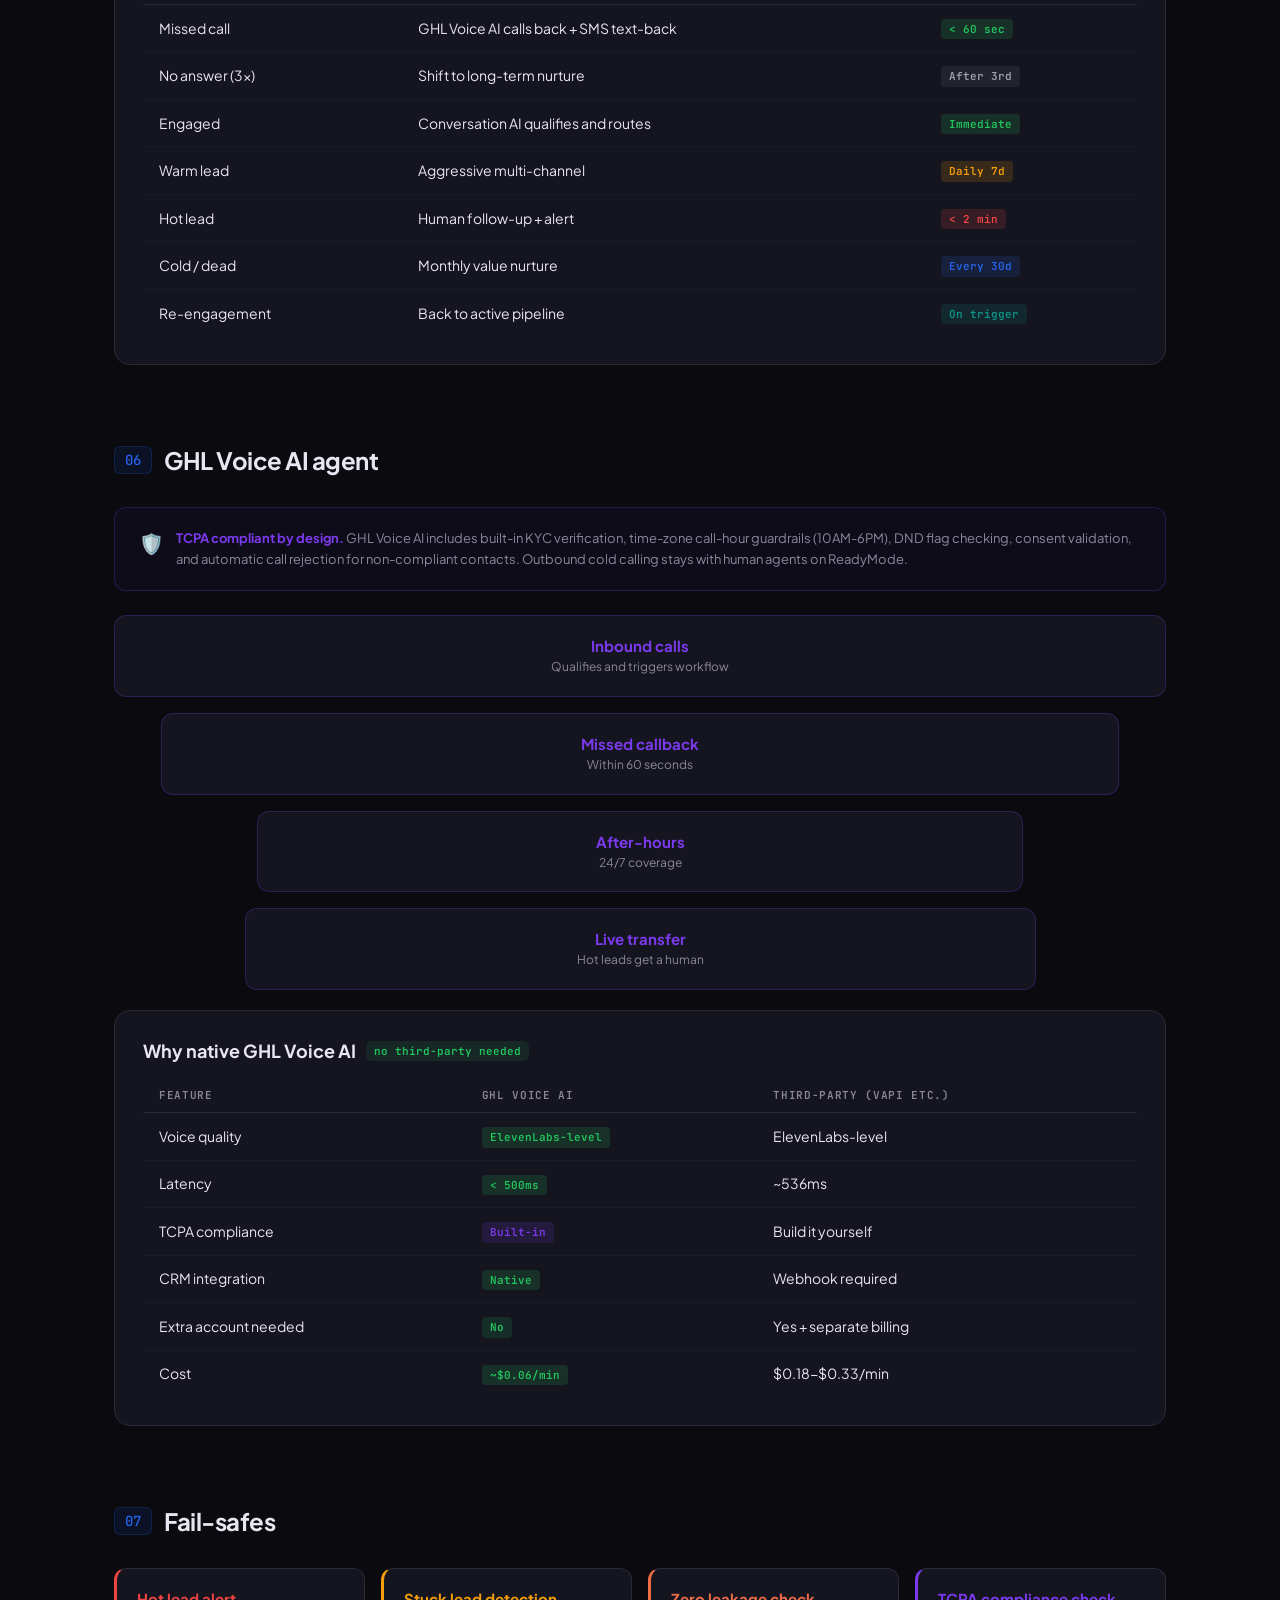
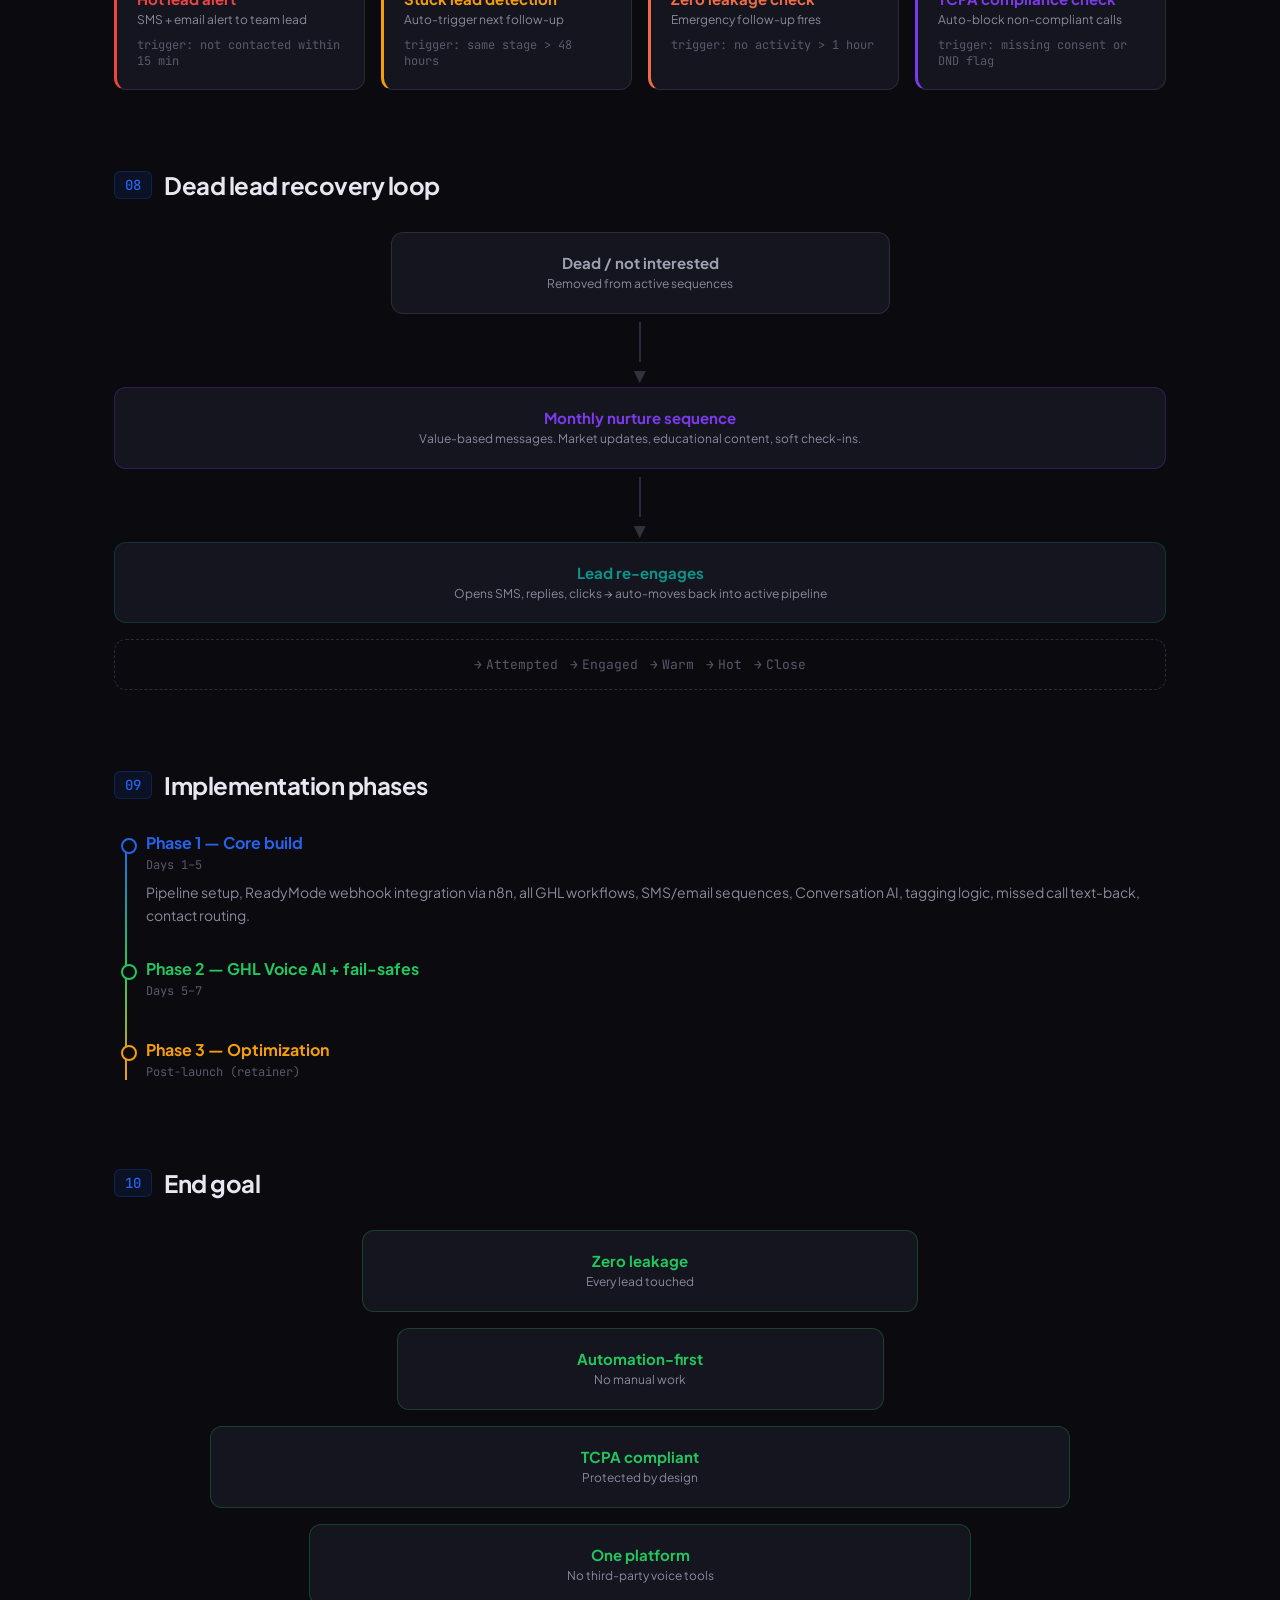
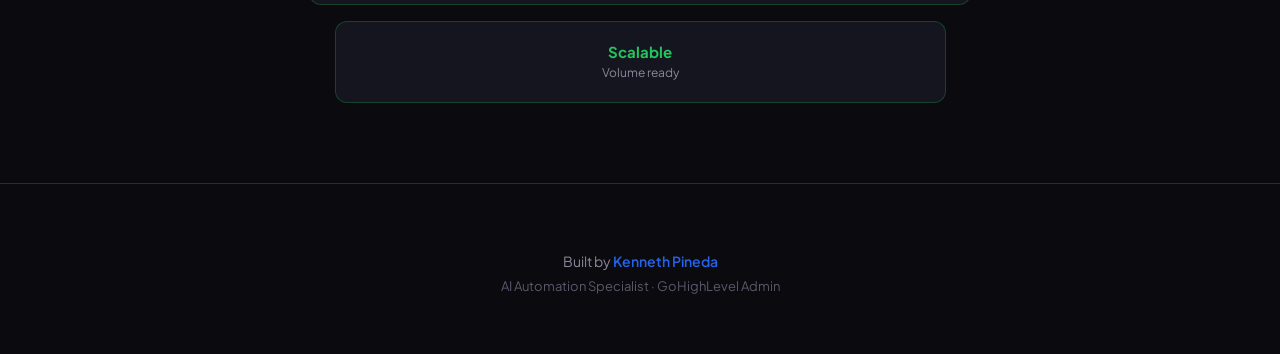
==== commit 56055626: "Update prolificworfklow.html" ====
--- a/prolificworfklow.html
+++ b/prolificworfklow.html
@@ -40,12 +40,12 @@
 .stack-pill:hover{transform:translateY(-2px)}
 .stack-pill.ghl{background:rgba(37,99,235,.08);border-color:rgba(37,99,235,.25);color:var(--blue)}
 .stack-pill.rm{background:rgba(239,108,71,.08);border-color:rgba(239,108,71,.25);color:var(--coral)}
-.stack-pill.vapi{background:rgba(124,58,237,.08);border-color:rgba(124,58,237,.25);color:var(--purple)}
+.stack-pill.voice{background:rgba(124,58,237,.08);border-color:rgba(124,58,237,.25);color:var(--purple)}
 .stack-pill.n8n{background:rgba(236,72,153,.08);border-color:rgba(236,72,153,.25);color:var(--pink)}
 .stack-pill.active{transform:translateY(-2px) scale(1.05)}
 .stack-pill.ghl.active{box-shadow:0 4px 20px rgba(37,99,235,.3)}
 .stack-pill.rm.active{box-shadow:0 4px 20px rgba(239,108,71,.3)}
-.stack-pill.vapi.active{box-shadow:0 4px 20px rgba(124,58,237,.3)}
+.stack-pill.voice.active{box-shadow:0 4px 20px rgba(124,58,237,.3)}
 .stack-pill.n8n.active{box-shadow:0 4px 20px rgba(236,72,153,.3)}
 .stats-bar{display:flex;justify-content:center;gap:40px;flex-wrap:wrap;margin-bottom:40px;padding:24px 0}
 .stat-item{text-align:center}
@@ -101,7 +101,7 @@
 .detail-table tbody tr:hover td{background:var(--bg3)}
 .detail-table tr.row-highlight td{background:var(--bg3)}
 .tag{display:inline-block;padding:2px 8px;border-radius:4px;font-size:11px;font-weight:600;font-family:var(--mono)}
-.tag.hot{background:rgba(239,68,68,.15);color:var(--red)}.tag.warm{background:rgba(245,158,11,.15);color:var(--amber)}.tag.cold{background:rgba(37,99,235,.15);color:var(--blue)}.tag.engaged{background:rgba(13,148,136,.15);color:var(--teal)}.tag.dead{background:rgba(107,114,128,.15);color:#9ca3af}.tag.instant{background:rgba(34,197,94,.15);color:var(--green)}
+.tag.hot{background:rgba(239,68,68,.15);color:var(--red)}.tag.warm{background:rgba(245,158,11,.15);color:var(--amber)}.tag.cold{background:rgba(37,99,235,.15);color:var(--blue)}.tag.engaged{background:rgba(13,148,136,.15);color:var(--teal)}.tag.dead{background:rgba(107,114,128,.15);color:#9ca3af}.tag.instant{background:rgba(34,197,94,.15);color:var(--green)}.tag.compliant{background:rgba(124,58,237,.15);color:var(--purple)}
 .failsafe-grid{display:grid;grid-template-columns:repeat(auto-fit,minmax(240px,1fr));gap:16px}
 .failsafe-card{border-radius:12px;padding:20px;border:1px solid var(--border);background:var(--card);transition:all .4s;cursor:pointer;position:relative;overflow:hidden}
 .failsafe-card::before{content:'';position:absolute;inset:0;opacity:0;transition:opacity .4s}
@@ -111,6 +111,7 @@
 .failsafe-card.fc-amber::before{background:radial-gradient(circle at 0% 50%,rgba(245,158,11,.08),transparent 60%)}
 .failsafe-card.fc-coral::before{background:radial-gradient(circle at 0% 50%,rgba(239,108,71,.08),transparent 60%)}
 .failsafe-card.fc-pink::before{background:radial-gradient(circle at 0% 50%,rgba(236,72,153,.08),transparent 60%)}
+.failsafe-card.fc-purple::before{background:radial-gradient(circle at 0% 50%,rgba(124,58,237,.08),transparent 60%)}
 .failsafe-card .node-label,.failsafe-card .node-sub,.failsafe-card .trigger,.failsafe-card .node-expand{position:relative;z-index:1}
 .failsafe-card .trigger{font-size:12px;font-family:var(--mono);color:var(--text-dim);margin-top:8px}
 .failsafe-card .node-expand{max-height:0;overflow:hidden;transition:max-height .5s,opacity .3s;opacity:0}
@@ -131,6 +132,10 @@
 .loop-arrow{display:inline-flex;align-items:center;gap:4px;font-size:13px;font-family:var(--mono);color:var(--text-dim)}
 .loop-arrow .arr{display:inline-block;animation:loopPulse 2s ease-in-out infinite}
 @keyframes loopPulse{0%,100%{opacity:.3;transform:translateX(0)}50%{opacity:1;transform:translateX(4px)}}
+.compliance-banner{border-radius:12px;padding:20px 24px;border:1px solid rgba(124,58,237,.25);background:rgba(124,58,237,.05);margin-bottom:24px;display:flex;align-items:flex-start;gap:12px}
+.compliance-banner .icon{font-size:20px;flex-shrink:0;margin-top:2px}
+.compliance-banner .content{font-size:13px;color:var(--text-muted);line-height:1.6}
+.compliance-banner .content strong{color:var(--purple);font-weight:700}
 .footer{text-align:center;padding:60px 24px;border-top:1px solid var(--border);margin-top:80px}
 .footer a{color:var(--blue);text-decoration:none;font-weight:600;transition:opacity .2s}
 .footer a:hover{opacity:.7}
@@ -161,18 +166,18 @@
 <section class="hero">
   <div class="hero-badge"><span class="dot"></span> System architecture</div>
   <h1>Prolific Home Solutions</h1>
-  <p>GHL + ReadyMode + VAPI + n8n — a fully automated lead acquisition, follow-up, and qualification engine for real estate.</p>
+  <p>GHL + ReadyMode + n8n — a fully automated lead acquisition, follow-up, and qualification engine for real estate. All voice AI handled natively inside GoHighLevel.</p>
   <div class="stack-bar">
     <span class="stack-pill ghl" onclick="highlightStack('blue',this)">GoHighLevel</span>
     <span class="stack-pill rm" onclick="highlightStack('coral',this)">ReadyMode</span>
-    <span class="stack-pill vapi" onclick="highlightStack('purple',this)">VAPI</span>
+    <span class="stack-pill voice" onclick="highlightStack('purple',this)">GHL Voice AI</span>
     <span class="stack-pill n8n" onclick="highlightStack('pink',this)">n8n</span>
   </div>
   <div class="stats-bar">
     <div class="stat-item"><div class="stat-num blue" data-target="30" data-prefix="<" data-suffix="s">0</div><div class="stat-label">Response time</div></div>
     <div class="stat-item"><div class="stat-num green" data-target="0" data-display="0%">0</div><div class="stat-label">Lead leakage</div></div>
     <div class="stat-item"><div class="stat-num amber" data-target="10" data-suffix=" stages">0</div><div class="stat-label">Pipeline depth</div></div>
-    <div class="stat-item"><div class="stat-num coral" data-target="4" data-suffix=" platforms">0</div><div class="stat-label">Integrated</div></div>
+    <div class="stat-item"><div class="stat-num coral" data-target="500" data-prefix="<" data-suffix="ms">0</div><div class="stat-label">Voice AI latency</div></div>
   </div>
 </section>
 
@@ -193,19 +198,19 @@
 <section class="section fade-in">
   <div class="section-header"><span class="section-num">02</span><h2 class="section-title">New lead intake</h2></div>
   <div class="flow-row">
-    <div class="node teal wide" data-stack="blue" onclick="toggleExpand(this)"><div class="node-label">New lead enters GHL</div><div class="node-sub">Auto-tagged by source, status, and campaign. Zero manual entry.</div><div class="node-expand"><div class="node-expand-content">Every lead is automatically tagged with source, campaign name, entry date, and initial status. Contact record created with all available data fields populated. No human touches the lead at this stage.</div></div><span class="expand-indicator">▼</span></div>
+    <div class="node teal wide" data-stack="blue" onclick="toggleExpand(this)"><div class="node-label">New lead enters GHL</div><div class="node-sub">Auto-tagged by source, status, and campaign. Zero manual entry.</div><div class="node-expand"><div class="node-expand-content">Every lead is automatically tagged with source, campaign name, entry date, and initial status. Contact record created with all available data fields populated.</div></div><span class="expand-indicator">▼</span></div>
   </div>
   <div class="flow-line-container"><div class="flow-line"><div class="flow-dot active"></div></div></div>
   <div class="flow-arrow">▼</div>
   <div class="flow-row">
-    <div class="node amber wide" onclick="toggleExpand(this)"><div class="node-label">⚡ Instant SMS &lt; 30 seconds</div><div class="node-sub">First touch before the lead forgets they inquired.</div><div class="node-expand"><div class="node-expand-content">GHL workflow triggers immediately on contact creation. Dynamic SMS personalizes with lead name and property address. Every open, click, and reply is logged and scored.</div></div><span class="expand-indicator">▼</span></div>
+    <div class="node amber wide" data-stack="blue" onclick="toggleExpand(this)"><div class="node-label">⚡ Instant SMS &lt; 30 seconds</div><div class="node-sub">First touch before the lead forgets they inquired.</div><div class="node-expand"><div class="node-expand-content">GHL workflow triggers immediately on contact creation. Dynamic SMS personalizes with lead name and property address. Every open, click, and reply is logged and scored.</div></div><span class="expand-indicator">▼</span></div>
   </div>
   <div class="flow-line-container"><div class="flow-line"><div class="flow-dot active"></div></div></div>
   <div class="flow-arrow">▼</div>
   <div class="split-label">System splits into two channels</div>
   <div class="flow-row stagger-children">
-    <div class="node coral wide" data-stack="coral" onclick="toggleExpand(this)"><div class="node-icon">📞</div><div class="node-label">ReadyMode</div><div class="node-sub">VA agents power-dial outbound. Dispositions sync to GHL via n8n webhooks.</div><div class="node-expand"><div class="node-expand-content">Agents dial through lists in ReadyMode. Each call outcome triggers a webhook to n8n which updates the GHL contact record and moves them to the correct pipeline stage automatically.</div></div><span class="expand-indicator">▼</span></div>
-    <div class="node purple wide" data-stack="purple" onclick="toggleExpand(this)"><div class="node-icon">🤖</div><div class="node-label">VAPI voice agent</div><div class="node-sub">Inbound calls, missed call callbacks, after-hours qualification.</div><div class="node-expand"><div class="node-expand-content">VAPI AI picks up inbound calls, asks qualifying questions, captures responses, and triggers the appropriate GHL workflow. Transfers to human when the lead is hot.</div></div><span class="expand-indicator">▼</span></div>
+    <div class="node coral wide" data-stack="coral" onclick="toggleExpand(this)"><div class="node-icon">📞</div><div class="node-label">ReadyMode</div><div class="node-sub">VA agents power-dial outbound. Dispositions sync to GHL via n8n webhooks. Human agents = TCPA compliant.</div><div class="node-expand"><div class="node-expand-content">Agents dial through lists in ReadyMode. Each call outcome triggers a webhook to n8n which updates GHL contact records and pipeline stages automatically. Human agents making live calls keeps outbound cold calling fully TCPA compliant.</div></div><span class="expand-indicator">▼</span></div>
+    <div class="node purple wide" data-stack="purple" onclick="toggleExpand(this)"><div class="node-icon">🤖</div><div class="node-label">GHL Voice AI</div><div class="node-sub">Native voice agent. Inbound calls, missed callbacks, after-hours. Sub-500ms latency. Built-in TCPA compliance.</div><div class="node-expand"><div class="node-expand-content">GHL's native Voice AI agent handles all inbound calls with ElevenLabs-quality voices. Qualifies leads, captures info, books appointments, and triggers workflows — all inside one platform. Built-in compliance guardrails: KYC verification, time-zone call-hour limits, DND checking, and automatic consent validation.</div></div><span class="expand-indicator">▼</span></div>
   </div>
 </section>
 
@@ -239,7 +244,7 @@
   </div>
   <div class="flow-line-container"><div class="flow-line"><div class="flow-dot active"></div></div></div><div class="flow-arrow">▼</div>
   <div class="detail-card fade-in">
-    <h3>AI qualification <span class="badge" style="background:rgba(124,58,237,.1);color:var(--purple)">Conversation AI</span></h3>
+    <h3>AI qualification <span class="badge" style="background:rgba(124,58,237,.1);color:var(--purple)">GHL Conversation AI</span></h3>
     <table class="detail-table"><thead><tr><th>Class</th><th>Criteria</th><th>Action</th></tr></thead><tbody>
       <tr onclick="highlightRow(this)"><td><span class="tag hot">HOT</span></td><td>Motivated seller, short timeline, clear intent</td><td>Immediate alert, human follows up</td></tr>
       <tr onclick="highlightRow(this)"><td><span class="tag warm">WARM</span></td><td>Interested but not urgent</td><td>Aggressive nurture, call task assigned</td></tr>
@@ -252,9 +257,9 @@
   <div class="section-header"><span class="section-num">05</span><h2 class="section-title">Follow-up system</h2></div>
   <div class="detail-card">
     <table class="detail-table"><thead><tr><th>Scenario</th><th>Response</th><th>Timing</th></tr></thead><tbody>
-      <tr onclick="highlightRow(this)"><td>Missed call</td><td>Instant SMS text-back + multi-touch</td><td><span class="tag instant">&lt; 30 sec</span></td></tr>
+      <tr onclick="highlightRow(this)"><td>Missed call</td><td>GHL Voice AI calls back + SMS text-back</td><td><span class="tag instant">&lt; 60 sec</span></td></tr>
       <tr onclick="highlightRow(this)"><td>No answer (3x)</td><td>Shift to long-term nurture</td><td><span class="tag dead">After 3rd</span></td></tr>
-      <tr onclick="highlightRow(this)"><td>Engaged</td><td>AI qualifies and routes</td><td><span class="tag instant">Immediate</span></td></tr>
+      <tr onclick="highlightRow(this)"><td>Engaged</td><td>Conversation AI qualifies and routes</td><td><span class="tag instant">Immediate</span></td></tr>
       <tr onclick="highlightRow(this)"><td>Warm lead</td><td>Aggressive multi-channel</td><td><span class="tag warm">Daily 7d</span></td></tr>
       <tr onclick="highlightRow(this)"><td>Hot lead</td><td>Human follow-up + alert</td><td><span class="tag hot">&lt; 2 min</span></td></tr>
       <tr onclick="highlightRow(this)"><td>Cold / dead</td><td>Monthly value nurture</td><td><span class="tag cold">Every 30d</span></td></tr>
@@ -264,30 +269,47 @@
 </section>
 
 <section class="section fade-in">
-  <div class="section-header"><span class="section-num">06</span><h2 class="section-title">VAPI voice agent</h2></div>
+  <div class="section-header"><span class="section-num">06</span><h2 class="section-title">GHL Voice AI agent</h2></div>
+  <div class="compliance-banner">
+    <div class="icon">🛡️</div>
+    <div class="content"><strong>TCPA compliant by design.</strong> GHL Voice AI includes built-in KYC verification, time-zone call-hour guardrails (10AM-6PM), DND flag checking, consent validation, and automatic call rejection for non-compliant contacts. Outbound cold calling stays with human agents on ReadyMode.</div>
+  </div>
   <div class="flow-row stagger-children">
-    <div class="node purple" data-stack="purple" onclick="toggleExpand(this)"><div class="node-label">Inbound calls</div><div class="node-sub">Qualifies and triggers workflow</div><div class="node-expand"><div class="node-expand-content">AI picks up, asks qualifying questions about property, determines motivation, routes into correct GHL stage. All data logged.</div></div><span class="expand-indicator">▼</span></div>
-    <div class="node purple" data-stack="purple" onclick="toggleExpand(this)"><div class="node-label">Missed callback</div><div class="node-sub">Within 60 seconds</div><div class="node-expand"><div class="node-expand-content">VAPI calls back within 60 seconds. Qualifies and books appointment if ready. No lead waits for a human.</div></div><span class="expand-indicator">▼</span></div>
-    <div class="node purple" data-stack="purple" onclick="toggleExpand(this)"><div class="node-label">After-hours</div><div class="node-sub">24/7 coverage</div><div class="node-expand"><div class="node-expand-content">All calls outside working hours handled. Qualifies and routes for next-day follow-up.</div></div><span class="expand-indicator">▼</span></div>
-    <div class="node purple" data-stack="purple" onclick="toggleExpand(this)"><div class="node-label">Live transfer</div><div class="node-sub">Hot leads get a human</div><div class="node-expand"><div class="node-expand-content">Motivated leads or human requests get transferred live with full context passed along.</div></div><span class="expand-indicator">▼</span></div>
+    <div class="node purple" data-stack="purple" onclick="toggleExpand(this)"><div class="node-label">Inbound calls</div><div class="node-sub">Qualifies and triggers workflow</div><div class="node-expand"><div class="node-expand-content">AI picks up, asks qualifying questions about property, determines motivation, routes into correct GHL stage. All data logged. No TCPA concerns — customer initiated the call.</div></div><span class="expand-indicator">▼</span></div>
+    <div class="node purple" data-stack="purple" onclick="toggleExpand(this)"><div class="node-label">Missed callback</div><div class="node-sub">Within 60 seconds</div><div class="node-expand"><div class="node-expand-content">Lead opted in via form or ad, then called and missed. GHL Voice AI calls back within 60 seconds. Consent already captured on intake — fully compliant.</div></div><span class="expand-indicator">▼</span></div>
+    <div class="node purple" data-stack="purple" onclick="toggleExpand(this)"><div class="node-label">After-hours</div><div class="node-sub">24/7 coverage</div><div class="node-expand"><div class="node-expand-content">All calls outside working hours handled by AI. Qualifies and routes for next-day follow-up. No lead goes cold overnight.</div></div><span class="expand-indicator">▼</span></div>
+    <div class="node purple" data-stack="purple" onclick="toggleExpand(this)"><div class="node-label">Live transfer</div><div class="node-sub">Hot leads get a human</div><div class="node-expand"><div class="node-expand-content">Motivated leads or human requests get transferred live to an available agent. Full context passed along. Seamless handoff.</div></div><span class="expand-indicator">▼</span></div>
+  </div>
+  <div style="margin-top:20px">
+    <div class="detail-card">
+      <h3>Why native GHL Voice AI <span class="badge" style="background:rgba(34,197,94,.1);color:var(--green)">no third-party needed</span></h3>
+      <table class="detail-table"><thead><tr><th>Feature</th><th>GHL Voice AI</th><th>Third-party (VAPI etc.)</th></tr></thead><tbody>
+        <tr onclick="highlightRow(this)"><td>Voice quality</td><td><span class="tag instant">ElevenLabs-level</span></td><td>ElevenLabs-level</td></tr>
+        <tr onclick="highlightRow(this)"><td>Latency</td><td><span class="tag instant">&lt; 500ms</span></td><td>~536ms</td></tr>
+        <tr onclick="highlightRow(this)"><td>TCPA compliance</td><td><span class="tag compliant">Built-in</span></td><td>Build it yourself</td></tr>
+        <tr onclick="highlightRow(this)"><td>CRM integration</td><td><span class="tag instant">Native</span></td><td>Webhook required</td></tr>
+        <tr onclick="highlightRow(this)"><td>Extra account needed</td><td><span class="tag instant">No</span></td><td>Yes + separate billing</td></tr>
+        <tr onclick="highlightRow(this)"><td>Cost</td><td><span class="tag instant">~$0.06/min</span></td><td>$0.18-$0.33/min</td></tr>
+      </tbody></table>
+    </div>
   </div>
 </section>
 
 <section class="section fade-in">
   <div class="section-header"><span class="section-num">07</span><h2 class="section-title">Fail-safes</h2></div>
   <div class="failsafe-grid stagger-children">
-    <div class="failsafe-card fc-red" data-stack="pink" style="border-left:3px solid var(--red)" onclick="toggleExpand(this)"><div class="node-label" style="color:var(--red)">Hot lead alert</div><div class="node-sub">SMS + email alert to team lead</div><div class="trigger">trigger: not contacted within 15 min</div><div class="node-expand"><div class="node-expand-content">n8n monitors every hot lead. If no agent activity within 15 minutes, emergency alert fires to team lead via SMS and email.</div></div></div>
-    <div class="failsafe-card fc-amber" data-stack="pink" style="border-left:3px solid var(--amber)" onclick="toggleExpand(this)"><div class="node-label" style="color:var(--amber)">Stuck lead detection</div><div class="node-sub">Auto-trigger next follow-up</div><div class="trigger">trigger: same stage > 48 hours</div><div class="node-expand"><div class="node-expand-content">If a lead sits in any stage for 48+ hours without activity, n8n triggers next follow-up or escalates to team member.</div></div></div>
-    <div class="failsafe-card fc-coral" data-stack="pink" style="border-left:3px solid var(--coral)" onclick="toggleExpand(this)"><div class="node-label" style="color:var(--coral)">Zero leakage check</div><div class="node-sub">Emergency follow-up fires</div><div class="trigger">trigger: no activity > 1 hour</div><div class="node-expand"><div class="node-expand-content">Every new lead must have a touchpoint within 1 hour. If zero activity detected, emergency follow-up fires immediately.</div></div></div>
-    <div class="failsafe-card fc-pink" data-stack="pink" style="border-left:3px solid var(--pink)" onclick="toggleExpand(this)"><div class="node-label" style="color:var(--pink)">Workflow failure</div><div class="node-sub">Error log + admin alert</div><div class="trigger">trigger: webhook or workflow fails</div><div class="node-expand"><div class="node-expand-content">n8n monitors all connections. Failures logged with details, alert sent to admin. Auto-retry for transient failures.</div></div></div>
+    <div class="failsafe-card fc-red" data-stack="pink" style="border-left:3px solid var(--red)" onclick="toggleExpand(this)"><div class="node-label" style="color:var(--red)">Hot lead alert</div><div class="node-sub">SMS + email alert to team lead</div><div class="trigger">trigger: not contacted within 15 min</div><div class="node-expand"><div class="node-expand-content">n8n monitors every hot lead. No agent activity within 15 minutes triggers emergency alert to team lead.</div></div></div>
+    <div class="failsafe-card fc-amber" data-stack="pink" style="border-left:3px solid var(--amber)" onclick="toggleExpand(this)"><div class="node-label" style="color:var(--amber)">Stuck lead detection</div><div class="node-sub">Auto-trigger next follow-up</div><div class="trigger">trigger: same stage > 48 hours</div><div class="node-expand"><div class="node-expand-content">Lead sits in any stage 48+ hours without activity — n8n triggers next follow-up or escalates.</div></div></div>
+    <div class="failsafe-card fc-coral" data-stack="pink" style="border-left:3px solid var(--coral)" onclick="toggleExpand(this)"><div class="node-label" style="color:var(--coral)">Zero leakage check</div><div class="node-sub">Emergency follow-up fires</div><div class="trigger">trigger: no activity > 1 hour</div><div class="node-expand"><div class="node-expand-content">New lead with zero logged activity within 1 hour triggers emergency follow-up workflow.</div></div></div>
+    <div class="failsafe-card fc-purple" data-stack="pink" style="border-left:3px solid var(--purple)" onclick="toggleExpand(this)"><div class="node-label" style="color:var(--purple)">TCPA compliance check</div><div class="node-sub">Auto-block non-compliant calls</div><div class="trigger">trigger: missing consent or DND flag</div><div class="node-expand"><div class="node-expand-content">GHL Voice AI automatically rejects outbound calls to contacts without documented opt-in, active DND flags, or previous opt-outs. Built-in KYC and time-zone guardrails enforced.</div></div></div>
   </div>
 </section>
 
 <section class="section fade-in">
   <div class="section-header"><span class="section-num">08</span><h2 class="section-title">Dead lead recovery loop</h2></div>
-  <div class="flow-row"><div class="node gray" onclick="toggleExpand(this)"><div class="node-label">Dead / not interested</div><div class="node-sub">Removed from active sequences</div><div class="node-expand"><div class="node-expand-content">Marked unresponsive after all attempts. Removed from aggressive sequences but enters the long-term nurture pool.</div></div><span class="expand-indicator">▼</span></div></div>
+  <div class="flow-row"><div class="node gray" onclick="toggleExpand(this)"><div class="node-label">Dead / not interested</div><div class="node-sub">Removed from active sequences</div><div class="node-expand"><div class="node-expand-content">Marked unresponsive after all attempts. Enters the long-term nurture pool.</div></div><span class="expand-indicator">▼</span></div></div>
   <div class="flow-line-container"><div class="flow-line"><div class="flow-dot active"></div></div></div><div class="flow-arrow">▼</div>
-  <div class="flow-row"><div class="node purple wide" onclick="toggleExpand(this)"><div class="node-label">Monthly nurture sequence</div><div class="node-sub">Value-based messages. Market updates, educational content, soft check-ins.</div><div class="node-expand"><div class="node-expand-content">Every 30 days, a value touchpoint goes out. Helpful tone, not pushy. Goal: stay top of mind until their situation changes.</div></div><span class="expand-indicator">▼</span></div></div>
+  <div class="flow-row"><div class="node purple wide" data-stack="blue" onclick="toggleExpand(this)"><div class="node-label">Monthly nurture sequence</div><div class="node-sub">Value-based messages. Market updates, educational content, soft check-ins.</div><div class="node-expand"><div class="node-expand-content">Every 30 days, a value touchpoint goes out. Helpful tone, not pushy. Goal: stay top of mind until their situation changes.</div></div><span class="expand-indicator">▼</span></div></div>
   <div class="flow-line-container"><div class="flow-line"><div class="flow-dot active"></div></div></div><div class="flow-arrow">▼</div>
   <div class="flow-row"><div class="node teal wide" onclick="toggleExpand(this)"><div class="node-label">Lead re-engages</div><div class="node-sub">Opens SMS, replies, clicks → auto-moves back into active pipeline</div><div class="node-expand"><div class="node-expand-content">Any action from a dead lead automatically moves them back into the active pipeline. The cycle continues.</div></div><span class="expand-indicator">▼</span></div></div>
   <div class="loop-visual">
@@ -302,9 +324,9 @@
 <section class="section fade-in">
   <div class="section-header"><span class="section-num">09</span><h2 class="section-title">Implementation phases</h2></div>
   <div class="phase-timeline">
-    <div class="phase-item phase-open" onclick="togglePhase(this)"><h4 style="color:var(--blue)">Phase 1 — Core build</h4><div class="timeline">Days 1–5</div><p>Pipeline setup, ReadyMode webhook integration, all GHL workflows, SMS/email sequences, Conversation AI, tagging logic, missed call text-back, contact routing.</p></div>
-    <div class="phase-item" onclick="togglePhase(this)"><h4 style="color:var(--green)">Phase 2 — VAPI + n8n</h4><div class="timeline">Days 5–7</div><p>VAPI voice agent setup, n8n fail-safes, alert system, stuck lead detection, zero leakage checks, full end-to-end testing.</p></div>
-    <div class="phase-item" onclick="togglePhase(this)"><h4 style="color:var(--amber)">Phase 3 — Optimization</h4><div class="timeline">Post-launch (retainer)</div><p>Monitor conversions, tune AI prompts, adjust sequences, refine routing for maximum deal flow.</p></div>
+    <div class="phase-item phase-open" onclick="togglePhase(this)"><h4 style="color:var(--blue)">Phase 1 — Core build</h4><div class="timeline">Days 1–5</div><p>Pipeline setup, ReadyMode webhook integration via n8n, all GHL workflows, SMS/email sequences, Conversation AI, tagging logic, missed call text-back, contact routing.</p></div>
+    <div class="phase-item" onclick="togglePhase(this)"><h4 style="color:var(--green)">Phase 2 — GHL Voice AI + fail-safes</h4><div class="timeline">Days 5–7</div><p>GHL Voice AI agent configuration (inbound, missed callback, after-hours, live transfer), n8n fail-safes, alert system, stuck lead detection, TCPA compliance verification, full testing.</p></div>
+    <div class="phase-item" onclick="togglePhase(this)"><h4 style="color:var(--amber)">Phase 3 — Optimization</h4><div class="timeline">Post-launch (retainer)</div><p>Monitor conversions, tune AI prompts and voice scripts, adjust sequences, refine routing for maximum deal flow.</p></div>
   </div>
 </section>
 
@@ -313,9 +335,9 @@
   <div class="flow-row stagger-children">
     <div class="node green" onclick="toggleExpand(this)"><div class="node-label">Zero leakage</div><div class="node-sub">Every lead touched</div><div class="node-expand"><div class="node-expand-content">No lead enters without a touchpoint within 30 seconds. Fail-safes catch everything.</div></div><span class="expand-indicator">▼</span></div>
     <div class="node green" onclick="toggleExpand(this)"><div class="node-label">Automation-first</div><div class="node-sub">No manual work</div><div class="node-expand"><div class="node-expand-content">Tagging, routing, follow-up, qualification, scheduling — all autonomous.</div></div><span class="expand-indicator">▼</span></div>
-    <div class="node green" onclick="toggleExpand(this)"><div class="node-label">Team efficiency</div><div class="node-sub">Warm + hot only</div><div class="node-expand"><div class="node-expand-content">Agents only handle leads worth their time. Everything else is system-managed.</div></div><span class="expand-indicator">▼</span></div>
-    <div class="node green" onclick="toggleExpand(this)"><div class="node-label">Predictable flow</div><div class="node-sub">Consistent pipeline</div><div class="node-expand"><div class="node-expand-content">Steady flow of qualified leads. No feast-or-famine cycles.</div></div><span class="expand-indicator">▼</span></div>
-    <div class="node green" onclick="toggleExpand(this)"><div class="node-label">Scalable</div><div class="node-sub">Volume ready</div><div class="node-expand"><div class="node-expand-content">More sources, agents, campaigns — system handles growth without new workflows.</div></div><span class="expand-indicator">▼</span></div>
+    <div class="node green" onclick="toggleExpand(this)"><div class="node-label">TCPA compliant</div><div class="node-sub">Protected by design</div><div class="node-expand"><div class="node-expand-content">Human agents handle cold outbound. AI handles inbound and opted-in leads only. GHL enforces compliance guardrails automatically.</div></div><span class="expand-indicator">▼</span></div>
+    <div class="node green" onclick="toggleExpand(this)"><div class="node-label">One platform</div><div class="node-sub">No third-party voice tools</div><div class="node-expand"><div class="node-expand-content">Voice AI, CRM, workflows, SMS, email, calendar — everything runs inside GHL. Clean, simple, scalable.</div></div><span class="expand-indicator">▼</span></div>
+    <div class="node green" onclick="toggleExpand(this)"><div class="node-label">Scalable</div><div class="node-sub">Volume ready</div><div class="node-expand"><div class="node-expand-content">More sources, agents, campaigns — system handles growth without new workflows or tools.</div></div><span class="expand-indicator">▼</span></div>
   </div>
 </section>
 
@@ -328,15 +350,11 @@
 
 <script>
 function toggleTheme(){const h=document.documentElement,b=document.getElementById('themeBtn');if(h.dataset.theme==='dark'){h.dataset.theme='light';b.textContent='☀️'}else{h.dataset.theme='dark';b.textContent='🌙'}}
-
 const obs=new IntersectionObserver(e=>{e.forEach(el=>{if(el.isIntersecting)el.target.classList.add('visible')})},{threshold:.08,rootMargin:'0px 0px -30px 0px'});
 document.querySelectorAll('.fade-in,.stagger-children').forEach(el=>obs.observe(el));
-
 let counted=false;
 new IntersectionObserver(e=>{e.forEach(el=>{if(el.isIntersecting&&!counted){counted=true;document.querySelectorAll('.stat-num').forEach(s=>{const t=parseInt(s.dataset.target),p=s.dataset.prefix||'',sf=s.dataset.suffix||'',d=s.dataset.display;if(d){s.textContent=d;return}let c=0;const st=Math.max(1,Math.floor(t/30)),tm=setInterval(()=>{c+=st;if(c>=t){c=t;clearInterval(tm)}s.textContent=p+c+sf},40)})}})},{threshold:.5}).observe(document.querySelector('.stats-bar'));
-
 function toggleExpand(el){if(el.classList.contains('expanded'))el.classList.remove('expanded');else{document.querySelectorAll('.expanded').forEach(n=>{if(n!==el)n.classList.remove('expanded')});el.classList.add('expanded')}}
-
 let activeStack=null;
 function highlightStack(color,pill){
   document.querySelectorAll('.stack-pill').forEach(p=>p.classList.remove('active'));
@@ -344,15 +362,10 @@
   activeStack=color;pill.classList.add('active');
   document.querySelectorAll('[data-stack]').forEach(n=>{if(n.dataset.stack===color){n.classList.add('highlighted');n.classList.remove('dimmed')}else{n.classList.add('dimmed');n.classList.remove('highlighted')}});
 }
-
 function highlightRow(tr){const w=tr.classList.contains('row-highlight');tr.closest('tbody').querySelectorAll('tr').forEach(r=>r.classList.remove('row-highlight'));if(!w)tr.classList.add('row-highlight')}
-
 function togglePhase(el){const w=el.classList.contains('phase-open');document.querySelectorAll('.phase-item').forEach(p=>p.classList.remove('phase-open'));if(!w)el.classList.add('phase-open')}
-
 const sb=document.getElementById('scrollTop');
 window.addEventListener('scroll',()=>{sb.classList.toggle('show',window.scrollY>400)});
-
-new IntersectionObserver(e=>{e.forEach(el=>{const d=el.target.querySelector('.flow-dot');if(d){d.classList.toggle('active',el.isIntersecting)}})},{threshold:.5}).observe(document.querySelector('.flow-line-container'));
 document.querySelectorAll('.flow-line-container').forEach(el=>new IntersectionObserver(e=>{e.forEach(en=>{const d=en.target.querySelector('.flow-dot');if(d)d.classList.toggle('active',en.isIntersecting)})},{threshold:.5}).observe(el));
 </script>
 </body>
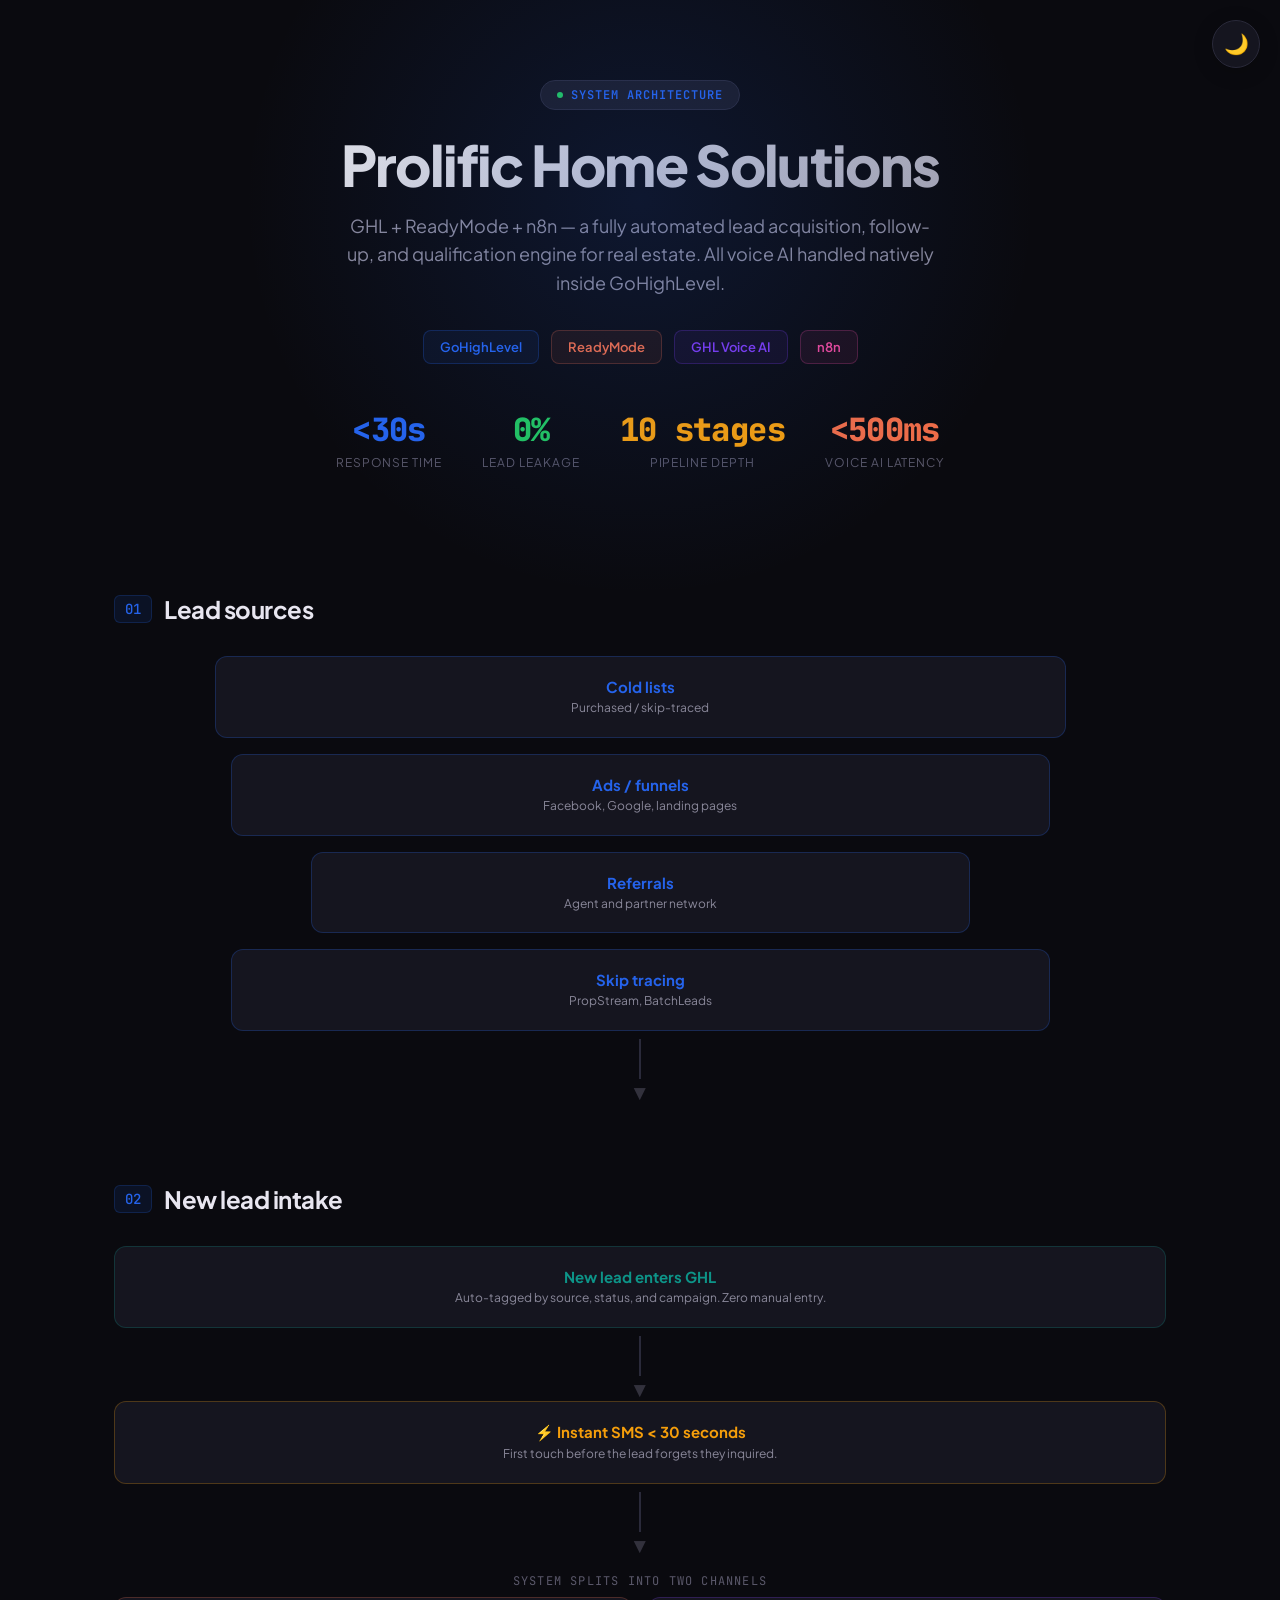
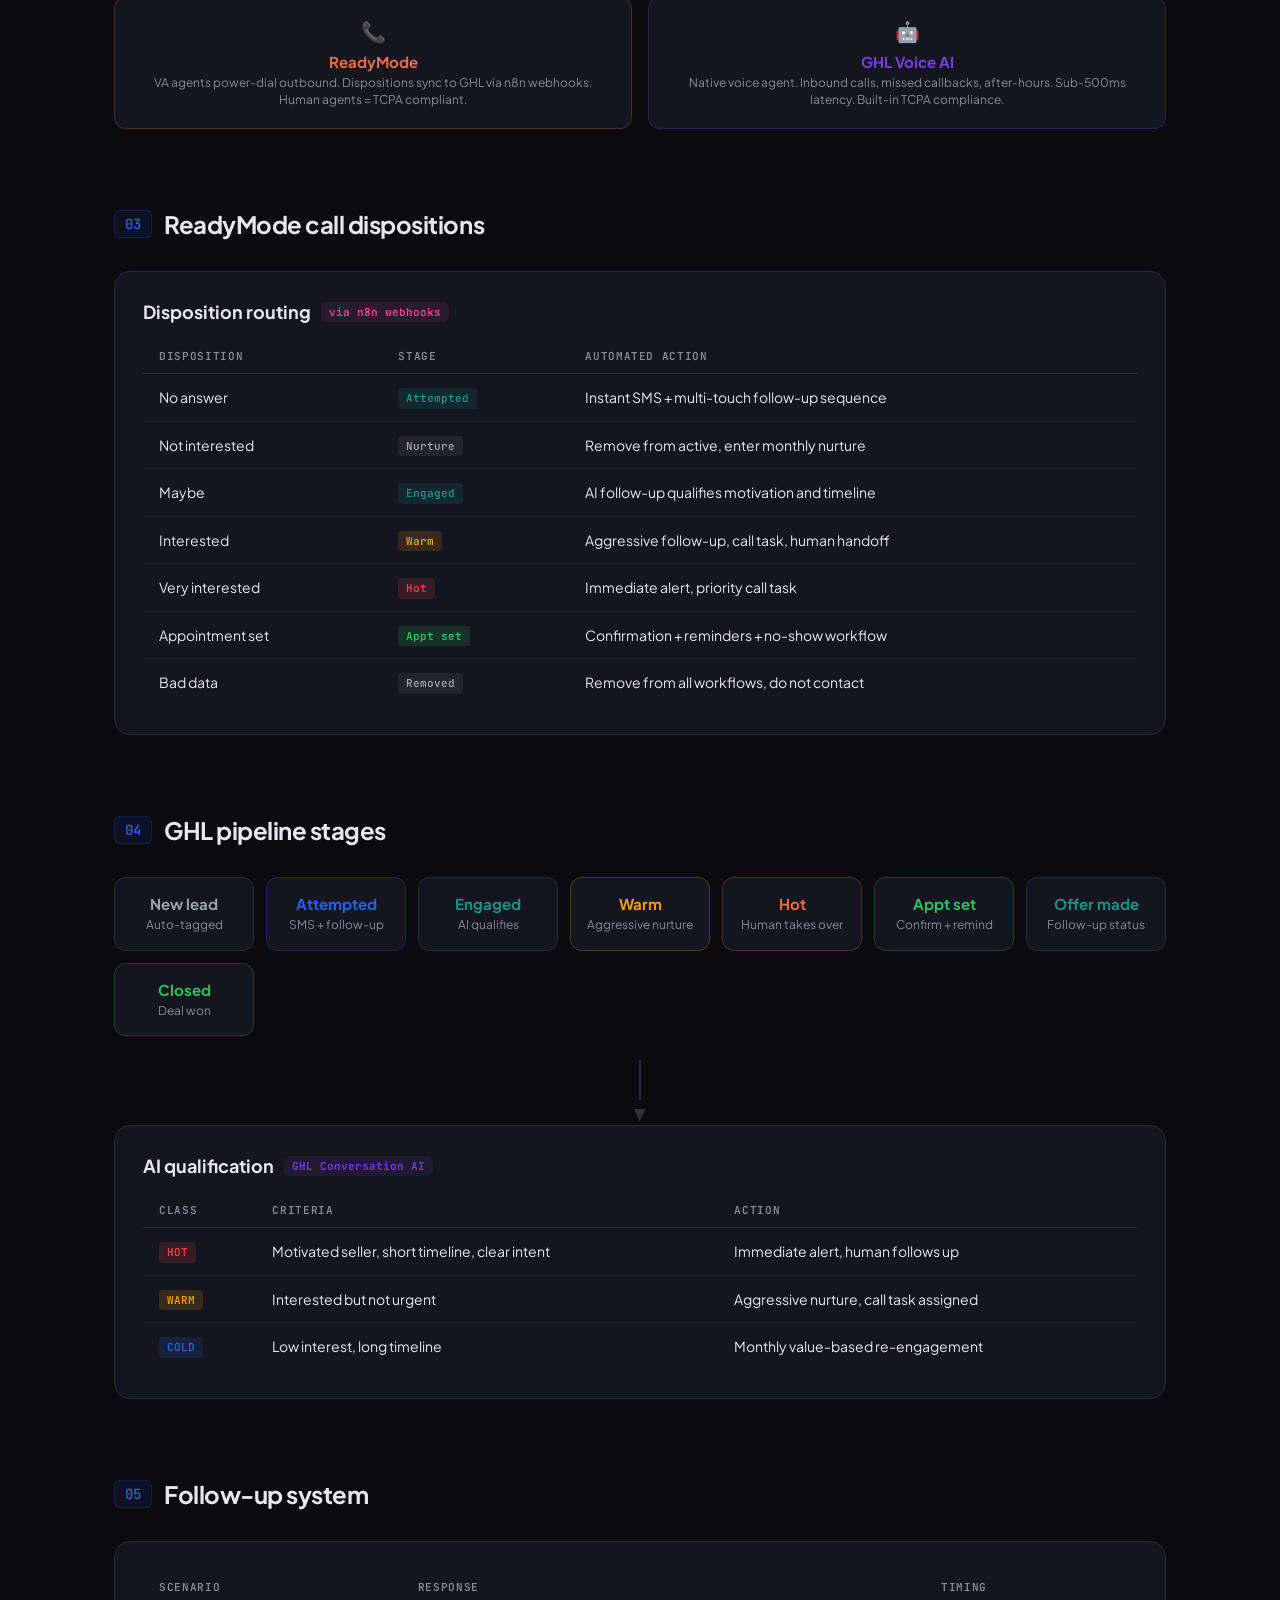
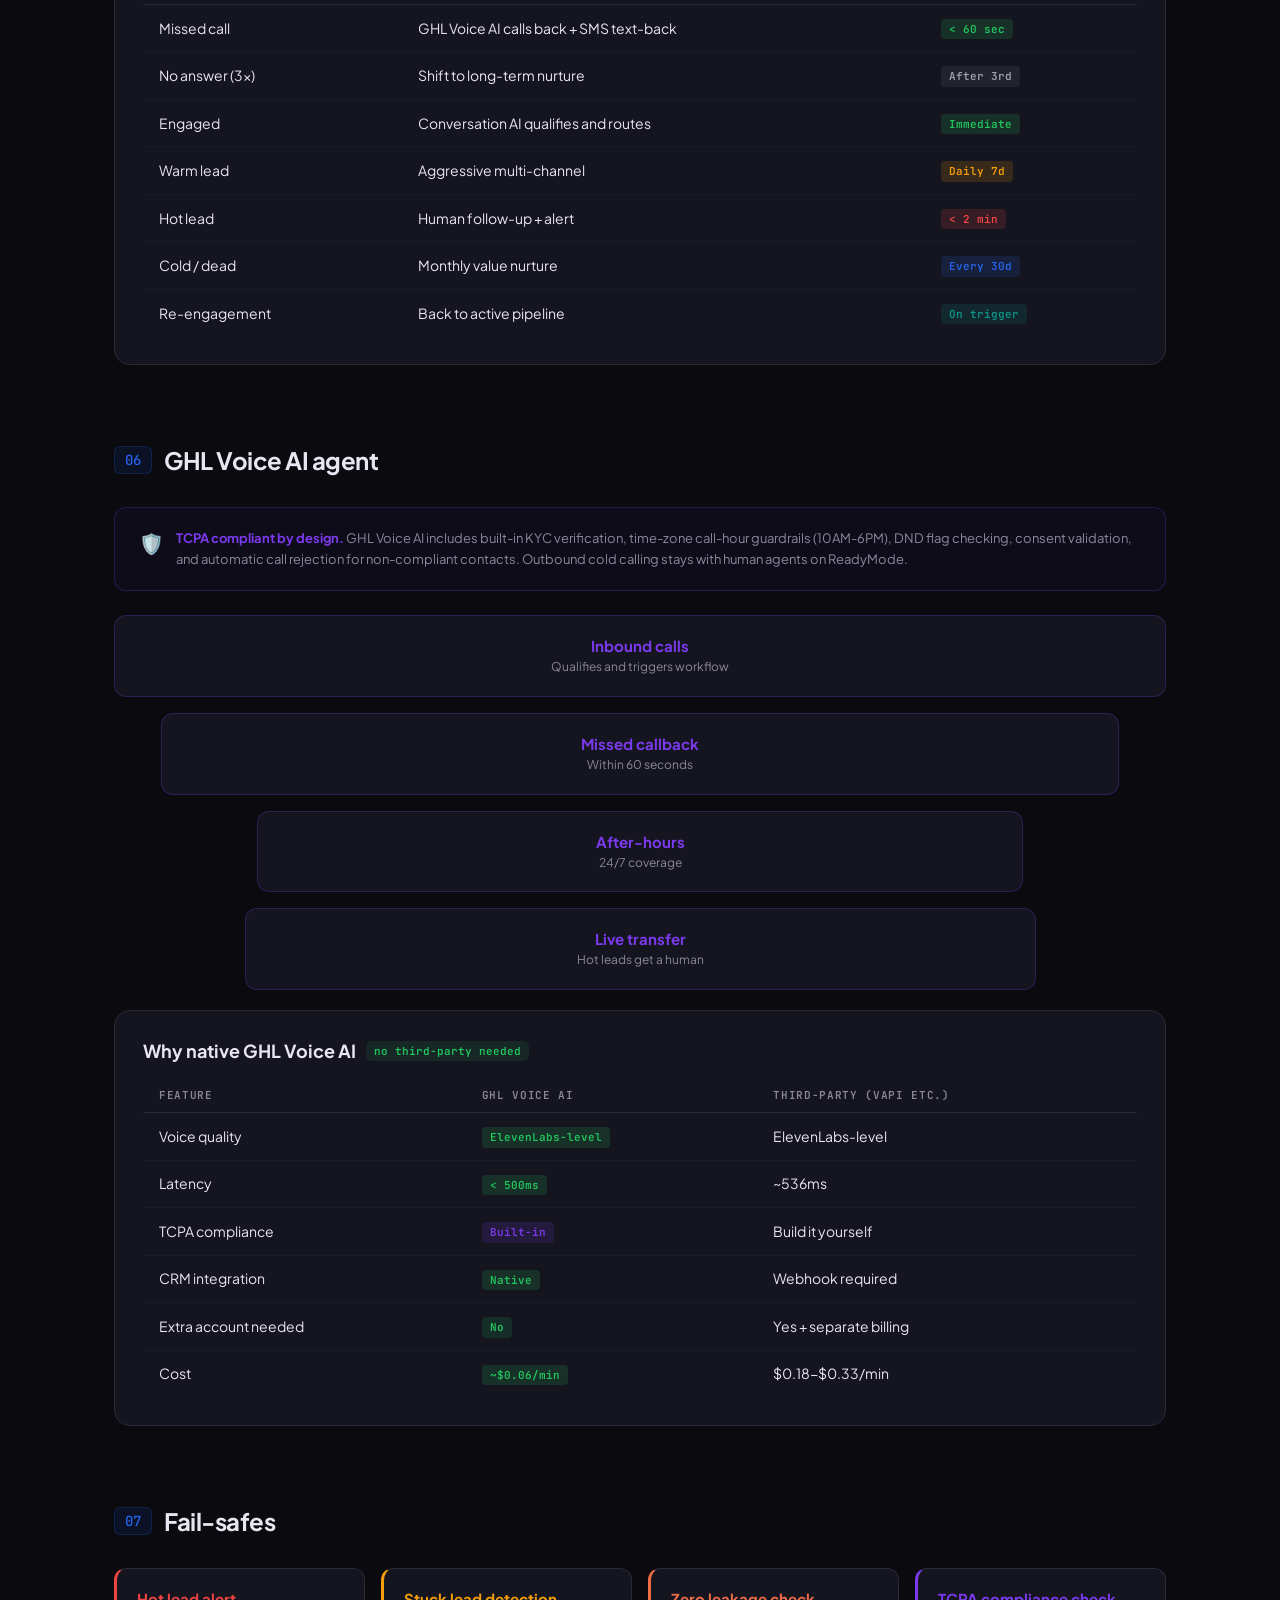
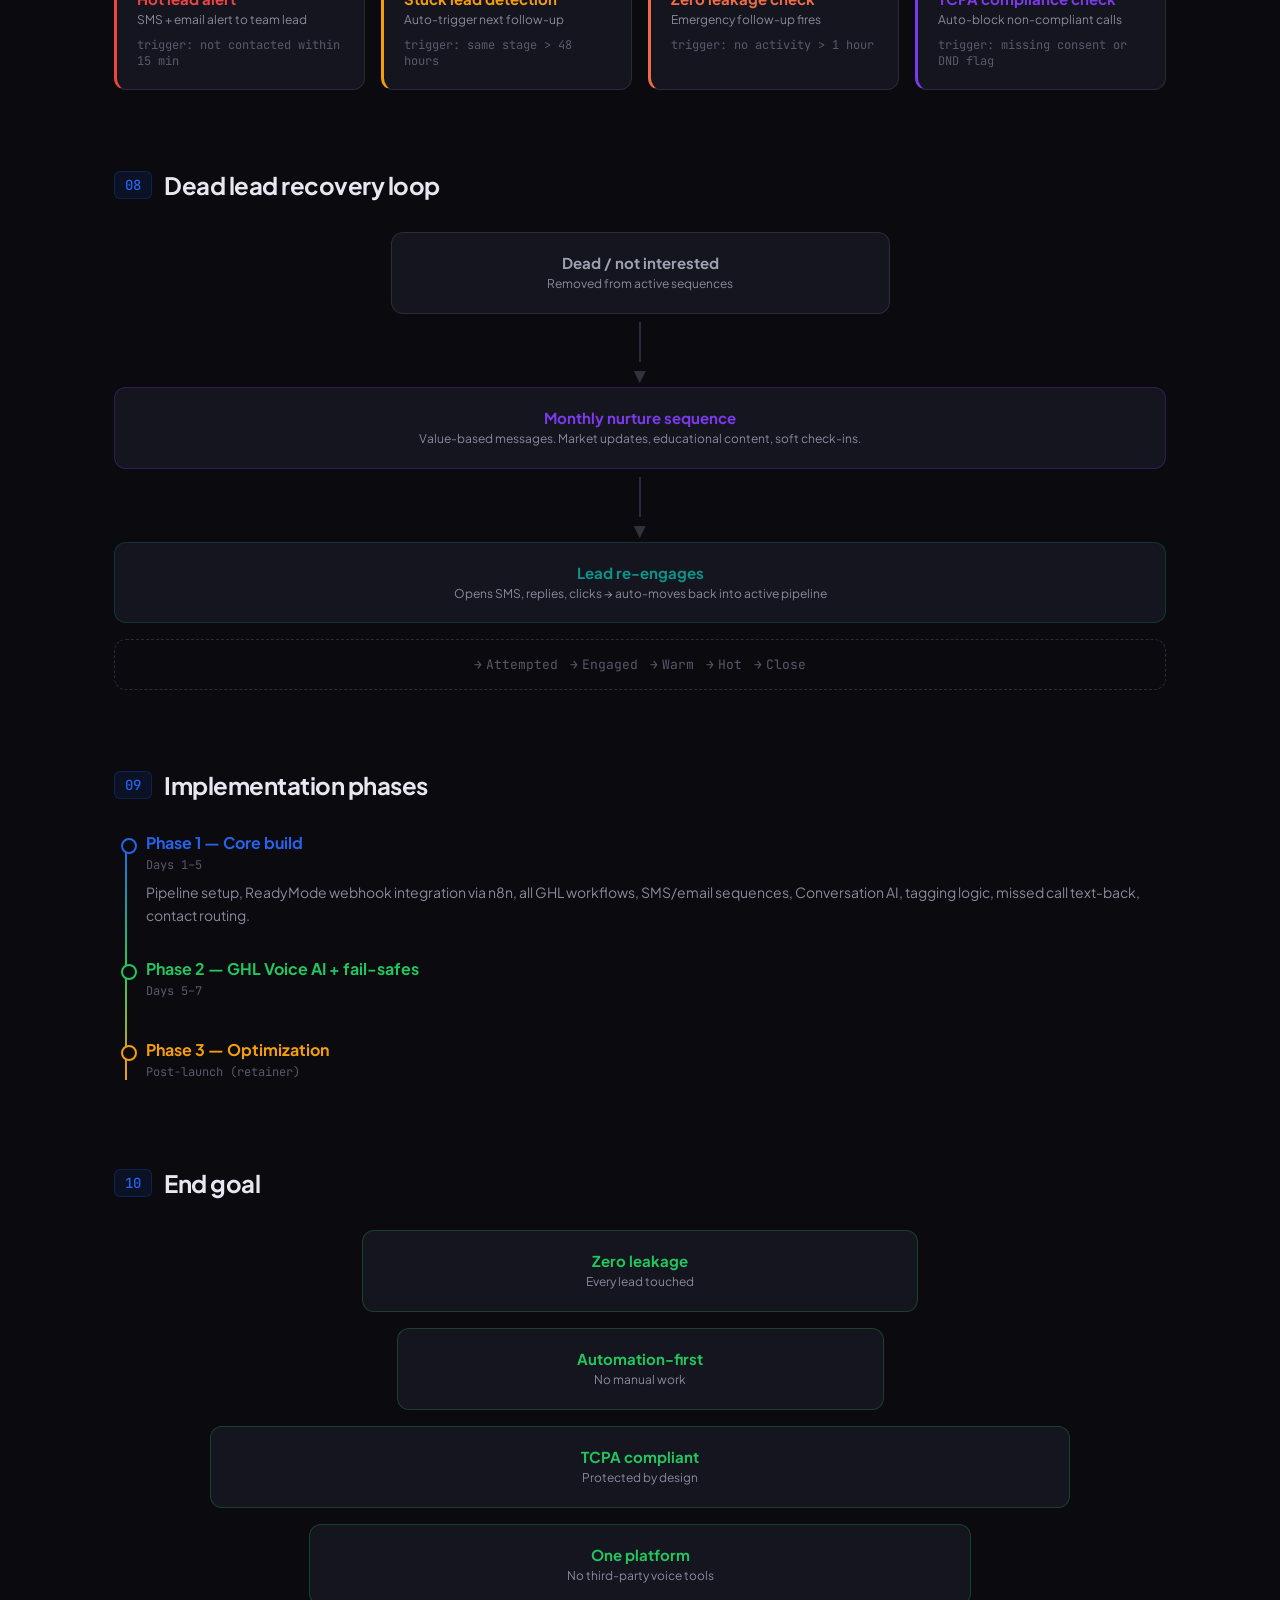
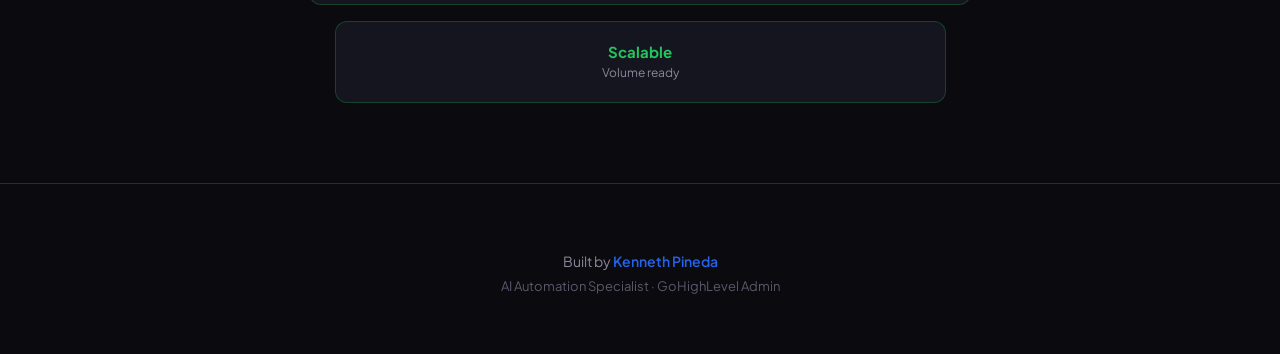
==== commit 094a4345: "Update prolificworfklow.html" ====
--- a/prolificworfklow.html
+++ b/prolificworfklow.html
@@ -1,372 +1,35 @@
-<!DOCTYPE html>
-<html lang="en" data-theme="dark">
-<head>
-<meta charset="UTF-8">
-<meta name="viewport" content="width=device-width, initial-scale=1.0">
-<title>Prolific Home Solutions — Automation Workflow</title>
-<link rel="preconnect" href="https://fonts.googleapis.com">
-<link href="https://fonts.googleapis.com/css2?family=Plus+Jakarta+Sans:wght@400;500;600;700;800&family=JetBrains+Mono:wght@400;500&display=swap" rel="stylesheet">
-<style>
-*{margin:0;padding:0;box-sizing:border-box}
-:root{
---bg:#0a0a0f;--bg2:#111118;--bg3:#1a1a24;--card:#15151f;
---border:#2a2a3a;--border-hover:#3a3a5a;
---text:#e8e6f0;--text-muted:#8a889a;--text-dim:#5a586a;
---blue:#2563eb;--teal:#0d9488;--amber:#f59e0b;--coral:#ef6c47;
---purple:#7c3aed;--green:#22c55e;--red:#ef4444;--pink:#ec4899;
---font:'Plus Jakarta Sans',sans-serif;--mono:'JetBrains Mono',monospace;
-}
-[data-theme="light"]{
---bg:#f8f8fc;--bg2:#ffffff;--bg3:#eeeef4;--card:#ffffff;
---border:#d8d8e4;--border-hover:#b8b8c8;
---text:#1a1a2e;--text-muted:#5a5870;--text-dim:#8a88a0;
-}
-html{scroll-behavior:smooth}
-body{background:var(--bg);color:var(--text);font-family:var(--font);overflow-x:hidden;min-height:100vh;transition:background .4s,color .4s}
-.grain{position:fixed;top:0;left:0;width:100%;height:100%;pointer-events:none;z-index:9999;opacity:.03;background-image:url("data:image/svg+xml,%3Csvg viewBox='0 0 256 256' xmlns='http://www.w3.org/2000/svg'%3E%3Cfilter id='n'%3E%3CfeTurbulence type='fractalNoise' baseFrequency='.85' numOctaves='4' stitchTiles='stitch'/%3E%3C/filter%3E%3Crect width='100%25' height='100%25' filter='url(%23n)'/%3E%3C/svg%3E")}
-.theme-toggle{position:fixed;top:20px;right:20px;z-index:1000;width:48px;height:48px;border-radius:50%;border:1px solid var(--border);background:var(--card);cursor:pointer;display:flex;align-items:center;justify-content:center;font-size:20px;transition:all .3s;box-shadow:0 4px 20px rgba(0,0,0,.2)}
-.theme-toggle:hover{transform:scale(1.1);border-color:var(--border-hover)}
-.hero{position:relative;padding:80px 24px 60px;text-align:center;overflow:hidden}
-.hero::before{content:'';position:absolute;top:-200px;left:50%;transform:translateX(-50%);width:800px;height:800px;background:radial-gradient(circle,rgba(37,99,235,.15) 0%,transparent 70%);pointer-events:none}
-.hero-badge{display:inline-flex;align-items:center;gap:8px;padding:6px 16px;border-radius:100px;background:var(--bg3);border:1px solid var(--border);font-size:12px;font-weight:600;letter-spacing:.08em;text-transform:uppercase;color:var(--blue);margin-bottom:24px;font-family:var(--mono)}
-.hero-badge .dot{width:6px;height:6px;border-radius:50%;background:var(--green);animation:pulse 2s ease-in-out infinite}
-@keyframes pulse{0%,100%{opacity:1}50%{opacity:.3}}
-.hero h1{font-size:clamp(32px,5vw,56px);font-weight:800;letter-spacing:-.03em;line-height:1.1;margin-bottom:16px}
-[data-theme="dark"] .hero h1{background:linear-gradient(135deg,#fff 0%,#8a889a 100%);-webkit-background-clip:text;-webkit-text-fill-color:transparent}
-[data-theme="light"] .hero h1{background:linear-gradient(135deg,#1a1a2e 0%,#4a4870 100%);-webkit-background-clip:text;-webkit-text-fill-color:transparent}
-.hero p{font-size:18px;color:var(--text-muted);max-width:600px;margin:0 auto 32px;line-height:1.6}
-.stack-bar{display:flex;justify-content:center;gap:12px;flex-wrap:wrap;margin-bottom:20px}
-.stack-pill{display:inline-flex;align-items:center;gap:6px;padding:8px 16px;border-radius:8px;font-size:13px;font-weight:600;border:1px solid;cursor:pointer;transition:all .3s;user-select:none}
-.stack-pill:hover{transform:translateY(-2px)}
-.stack-pill.ghl{background:rgba(37,99,235,.08);border-color:rgba(37,99,235,.25);color:var(--blue)}
-.stack-pill.rm{background:rgba(239,108,71,.08);border-color:rgba(239,108,71,.25);color:var(--coral)}
-.stack-pill.voice{background:rgba(124,58,237,.08);border-color:rgba(124,58,237,.25);color:var(--purple)}
-.stack-pill.n8n{background:rgba(236,72,153,.08);border-color:rgba(236,72,153,.25);color:var(--pink)}
-.stack-pill.active{transform:translateY(-2px) scale(1.05)}
-.stack-pill.ghl.active{box-shadow:0 4px 20px rgba(37,99,235,.3)}
-.stack-pill.rm.active{box-shadow:0 4px 20px rgba(239,108,71,.3)}
-.stack-pill.voice.active{box-shadow:0 4px 20px rgba(124,58,237,.3)}
-.stack-pill.n8n.active{box-shadow:0 4px 20px rgba(236,72,153,.3)}
-.stats-bar{display:flex;justify-content:center;gap:40px;flex-wrap:wrap;margin-bottom:40px;padding:24px 0}
-.stat-item{text-align:center}
-.stat-num{font-size:32px;font-weight:800;font-family:var(--mono);letter-spacing:-.02em}
-.stat-num.blue{color:var(--blue)}.stat-num.green{color:var(--green)}.stat-num.amber{color:var(--amber)}.stat-num.coral{color:var(--coral)}
-.stat-label{font-size:12px;color:var(--text-dim);text-transform:uppercase;letter-spacing:.08em;margin-top:4px}
-.container{max-width:1100px;margin:0 auto;padding:0 24px}
-.section{margin-bottom:80px}
-.section-header{display:flex;align-items:center;gap:12px;margin-bottom:32px}
-.section-num{font-family:var(--mono);font-size:14px;font-weight:500;color:var(--blue);padding:4px 10px;border-radius:6px;background:rgba(37,99,235,.1);border:1px solid rgba(37,99,235,.2)}
-.section-title{font-size:24px;font-weight:700;letter-spacing:-.02em}
-.flow-line-container{position:relative;display:flex;justify-content:center;margin:4px 0;height:40px}
-.flow-line{position:relative;width:2px;height:100%;background:var(--border)}
-.flow-dot{position:absolute;left:50%;transform:translateX(-50%);width:8px;height:8px;border-radius:50%;background:var(--blue);animation:flowDot 2s ease-in-out infinite;opacity:0}
-.flow-dot.active{opacity:1}
-@keyframes flowDot{0%{top:-4px;opacity:0}20%{opacity:1}80%{opacity:1}100%{top:calc(100% - 4px);opacity:0}}
-.flow-arrow{display:flex;justify-content:center;font-size:16px;color:var(--text-dim);opacity:.5}
-.flow-row{position:relative;z-index:1;display:flex;justify-content:center;gap:16px;margin-bottom:8px;flex-wrap:wrap}
-.node{position:relative;border-radius:12px;padding:20px 24px;border:1px solid var(--border);background:var(--card);transition:all .4s cubic-bezier(.2,.8,.2,1);cursor:pointer;min-width:140px;text-align:center;overflow:hidden}
-.node::before{content:'';position:absolute;inset:0;border-radius:12px;opacity:0;transition:opacity .4s}
-.node:hover{transform:translateY(-4px)}
-.node-label{font-size:15px;font-weight:700;margin-bottom:4px;position:relative;z-index:1}
-.node-sub{font-size:12px;color:var(--text-muted);font-weight:400;line-height:1.4;position:relative;z-index:1}
-.node-icon{font-size:20px;margin-bottom:8px;position:relative;z-index:1}
-.node-expand{max-height:0;overflow:hidden;transition:max-height .5s cubic-bezier(.2,.8,.2,1),opacity .3s,margin .3s;opacity:0;margin-top:0;position:relative;z-index:1}
-.node.expanded .node-expand{max-height:300px;opacity:1;margin-top:12px}
-.node-expand-content{padding-top:12px;border-top:1px solid var(--border);text-align:left;font-size:13px;color:var(--text-muted);line-height:1.7}
-.expand-indicator{position:absolute;bottom:6px;right:10px;font-size:10px;color:var(--text-dim);opacity:0;transition:all .3s;font-family:var(--mono)}
-.node:hover .expand-indicator{opacity:1}
-.node.expanded .expand-indicator{transform:rotate(180deg)}
-.node.blue{border-color:rgba(37,99,235,.25)}.node.blue::before{background:radial-gradient(circle at 50% 0%,rgba(37,99,235,.1),transparent 70%)}.node.blue:hover,.node.blue.highlighted{border-color:var(--blue);box-shadow:0 8px 40px rgba(37,99,235,.2)}.node.blue:hover::before,.node.blue.highlighted::before{opacity:1}.node.blue .node-label{color:var(--blue)}
-.node.teal{border-color:rgba(13,148,136,.25)}.node.teal::before{background:radial-gradient(circle at 50% 0%,rgba(13,148,136,.1),transparent 70%)}.node.teal:hover,.node.teal.highlighted{border-color:var(--teal);box-shadow:0 8px 40px rgba(13,148,136,.2)}.node.teal:hover::before,.node.teal.highlighted::before{opacity:1}.node.teal .node-label{color:var(--teal)}
-.node.amber{border-color:rgba(245,158,11,.25)}.node.amber::before{background:radial-gradient(circle at 50% 0%,rgba(245,158,11,.1),transparent 70%)}.node.amber:hover,.node.amber.highlighted{border-color:var(--amber);box-shadow:0 8px 40px rgba(245,158,11,.2)}.node.amber:hover::before,.node.amber.highlighted::before{opacity:1}.node.amber .node-label{color:var(--amber)}
-.node.coral{border-color:rgba(239,108,71,.25)}.node.coral::before{background:radial-gradient(circle at 50% 0%,rgba(239,108,71,.1),transparent 70%)}.node.coral:hover,.node.coral.highlighted{border-color:var(--coral);box-shadow:0 8px 40px rgba(239,108,71,.2)}.node.coral:hover::before,.node.coral.highlighted::before{opacity:1}.node.coral .node-label{color:var(--coral)}
-.node.purple{border-color:rgba(124,58,237,.25)}.node.purple::before{background:radial-gradient(circle at 50% 0%,rgba(124,58,237,.1),transparent 70%)}.node.purple:hover,.node.purple.highlighted{border-color:var(--purple);box-shadow:0 8px 40px rgba(124,58,237,.2)}.node.purple:hover::before,.node.purple.highlighted::before{opacity:1}.node.purple .node-label{color:var(--purple)}
-.node.green{border-color:rgba(34,197,94,.25)}.node.green::before{background:radial-gradient(circle at 50% 0%,rgba(34,197,94,.1),transparent 70%)}.node.green:hover,.node.green.highlighted{border-color:var(--green);box-shadow:0 8px 40px rgba(34,197,94,.2)}.node.green:hover::before,.node.green.highlighted::before{opacity:1}.node.green .node-label{color:var(--green)}
-.node.red{border-color:rgba(239,68,68,.25)}.node.red::before{background:radial-gradient(circle at 50% 0%,rgba(239,68,68,.1),transparent 70%)}.node.red:hover,.node.red.highlighted{border-color:var(--red);box-shadow:0 8px 40px rgba(239,68,68,.2)}.node.red:hover::before,.node.red.highlighted::before{opacity:1}.node.red .node-label{color:var(--red)}
-.node.pink{border-color:rgba(236,72,153,.25)}.node.pink::before{background:radial-gradient(circle at 50% 0%,rgba(236,72,153,.1),transparent 70%)}.node.pink:hover,.node.pink.highlighted{border-color:var(--pink);box-shadow:0 8px 40px rgba(236,72,153,.2)}.node.pink:hover::before,.node.pink.highlighted::before{opacity:1}.node.pink .node-label{color:var(--pink)}
-.node.gray{border-color:rgba(107,114,128,.25)}.node.gray::before{background:radial-gradient(circle at 50% 0%,rgba(107,114,128,.08),transparent 70%)}.node.gray:hover{border-color:rgba(107,114,128,.5);box-shadow:0 8px 40px rgba(107,114,128,.1)}.node.gray .node-label{color:#9ca3af}
-.node.wide{flex:1;min-width:280px;max-width:100%}
-.node.dimmed{opacity:.25;transform:scale(.97);pointer-events:none}
-.split-label{text-align:center;font-size:12px;font-family:var(--mono);color:var(--text-dim);letter-spacing:.1em;text-transform:uppercase;margin:16px 0 8px}
-.pipeline-grid{display:grid;grid-template-columns:repeat(auto-fit,minmax(130px,1fr));gap:12px;margin-bottom:24px}
-.pipeline-grid .node{padding:16px}
-.detail-card{border-radius:16px;padding:28px;border:1px solid var(--border);background:var(--card);margin-bottom:24px;transition:all .3s}
-.detail-card h3{font-size:18px;font-weight:700;margin-bottom:16px;display:flex;align-items:center;gap:10px;flex-wrap:wrap}
-.detail-card h3 .badge{font-size:11px;font-family:var(--mono);padding:3px 8px;border-radius:6px;font-weight:600}
-.detail-table{width:100%;border-collapse:separate;border-spacing:0}
-.detail-table th{text-align:left;font-size:11px;font-weight:600;color:var(--text-muted);text-transform:uppercase;letter-spacing:.06em;padding:10px 16px;border-bottom:1px solid var(--border);font-family:var(--mono)}
-.detail-table td{padding:12px 16px;border-bottom:1px solid rgba(42,42,58,.3);font-size:14px;line-height:1.5;transition:background .2s}
-.detail-table tr:last-child td{border-bottom:none}
-.detail-table tbody tr{cursor:pointer;transition:all .3s}
-.detail-table tbody tr:hover td{background:var(--bg3)}
-.detail-table tr.row-highlight td{background:var(--bg3)}
-.tag{display:inline-block;padding:2px 8px;border-radius:4px;font-size:11px;font-weight:600;font-family:var(--mono)}
-.tag.hot{background:rgba(239,68,68,.15);color:var(--red)}.tag.warm{background:rgba(245,158,11,.15);color:var(--amber)}.tag.cold{background:rgba(37,99,235,.15);color:var(--blue)}.tag.engaged{background:rgba(13,148,136,.15);color:var(--teal)}.tag.dead{background:rgba(107,114,128,.15);color:#9ca3af}.tag.instant{background:rgba(34,197,94,.15);color:var(--green)}.tag.compliant{background:rgba(124,58,237,.15);color:var(--purple)}
-.failsafe-grid{display:grid;grid-template-columns:repeat(auto-fit,minmax(240px,1fr));gap:16px}
-.failsafe-card{border-radius:12px;padding:20px;border:1px solid var(--border);background:var(--card);transition:all .4s;cursor:pointer;position:relative;overflow:hidden}
-.failsafe-card::before{content:'';position:absolute;inset:0;opacity:0;transition:opacity .4s}
-.failsafe-card:hover{transform:translateY(-4px)}
-.failsafe-card:hover::before{opacity:1}
-.failsafe-card.fc-red::before{background:radial-gradient(circle at 0% 50%,rgba(239,68,68,.08),transparent 60%)}
-.failsafe-card.fc-amber::before{background:radial-gradient(circle at 0% 50%,rgba(245,158,11,.08),transparent 60%)}
-.failsafe-card.fc-coral::before{background:radial-gradient(circle at 0% 50%,rgba(239,108,71,.08),transparent 60%)}
-.failsafe-card.fc-pink::before{background:radial-gradient(circle at 0% 50%,rgba(236,72,153,.08),transparent 60%)}
-.failsafe-card.fc-purple::before{background:radial-gradient(circle at 0% 50%,rgba(124,58,237,.08),transparent 60%)}
-.failsafe-card .node-label,.failsafe-card .node-sub,.failsafe-card .trigger,.failsafe-card .node-expand{position:relative;z-index:1}
-.failsafe-card .trigger{font-size:12px;font-family:var(--mono);color:var(--text-dim);margin-top:8px}
-.failsafe-card .node-expand{max-height:0;overflow:hidden;transition:max-height .5s,opacity .3s;opacity:0}
-.failsafe-card.expanded .node-expand{max-height:200px;opacity:1;margin-top:12px}
-.failsafe-card .node-expand-content{padding-top:12px;border-top:1px solid var(--border);font-size:13px;color:var(--text-muted);line-height:1.7}
-.phase-timeline{position:relative;padding-left:32px}
-.phase-timeline::before{content:'';position:absolute;left:11px;top:8px;bottom:8px;width:2px;background:linear-gradient(180deg,var(--blue),var(--green),var(--amber))}
-.phase-item{position:relative;margin-bottom:32px;cursor:pointer;transition:all .3s}
-.phase-item:hover{transform:translateX(8px)}
-.phase-item::before{content:'';position:absolute;left:-25px;top:6px;width:12px;height:12px;border-radius:50%;border:2px solid;background:var(--bg);transition:all .3s}
-.phase-item:nth-child(1)::before{border-color:var(--blue)}.phase-item:nth-child(2)::before{border-color:var(--green)}.phase-item:nth-child(3)::before{border-color:var(--amber)}
-.phase-item:hover::before{transform:scale(1.4)}
-.phase-item h4{font-size:16px;font-weight:700;margin-bottom:4px}
-.phase-item .timeline{font-size:12px;font-family:var(--mono);color:var(--text-dim);margin-bottom:8px}
-.phase-item p{font-size:14px;color:var(--text-muted);line-height:1.6;max-height:0;overflow:hidden;transition:max-height .5s,opacity .3s;opacity:0}
-.phase-item.phase-open p{max-height:200px;opacity:1}
-.loop-visual{display:flex;align-items:center;justify-content:center;gap:12px;margin-top:16px;padding:16px;border-radius:12px;border:1px dashed var(--border);flex-wrap:wrap}
-.loop-arrow{display:inline-flex;align-items:center;gap:4px;font-size:13px;font-family:var(--mono);color:var(--text-dim)}
-.loop-arrow .arr{display:inline-block;animation:loopPulse 2s ease-in-out infinite}
-@keyframes loopPulse{0%,100%{opacity:.3;transform:translateX(0)}50%{opacity:1;transform:translateX(4px)}}
-.compliance-banner{border-radius:12px;padding:20px 24px;border:1px solid rgba(124,58,237,.25);background:rgba(124,58,237,.05);margin-bottom:24px;display:flex;align-items:flex-start;gap:12px}
-.compliance-banner .icon{font-size:20px;flex-shrink:0;margin-top:2px}
-.compliance-banner .content{font-size:13px;color:var(--text-muted);line-height:1.6}
-.compliance-banner .content strong{color:var(--purple);font-weight:700}
-.footer{text-align:center;padding:60px 24px;border-top:1px solid var(--border);margin-top:80px}
-.footer a{color:var(--blue);text-decoration:none;font-weight:600;transition:opacity .2s}
-.footer a:hover{opacity:.7}
-.footer p{color:var(--text-dim);font-size:13px;margin-top:8px}
-.fade-in{opacity:0;transform:translateY(30px);transition:all .7s cubic-bezier(.2,.8,.2,1)}
-.fade-in.visible{opacity:1;transform:translateY(0)}
-.stagger-children .node,.stagger-children .failsafe-card{opacity:0;transform:translateY(20px);transition:all .5s cubic-bezier(.2,.8,.2,1)}
-.stagger-children.visible .node,.stagger-children.visible .failsafe-card{opacity:1;transform:translateY(0)}
-.stagger-children.visible .node:nth-child(1),.stagger-children.visible .failsafe-card:nth-child(1){transition-delay:.05s}
-.stagger-children.visible .node:nth-child(2),.stagger-children.visible .failsafe-card:nth-child(2){transition-delay:.1s}
-.stagger-children.visible .node:nth-child(3),.stagger-children.visible .failsafe-card:nth-child(3){transition-delay:.15s}
-.stagger-children.visible .node:nth-child(4),.stagger-children.visible .failsafe-card:nth-child(4){transition-delay:.2s}
-.stagger-children.visible .node:nth-child(5){transition-delay:.25s}
-.stagger-children.visible .node:nth-child(6){transition-delay:.3s}
-.stagger-children.visible .node:nth-child(7){transition-delay:.35s}
-.stagger-children.visible .node:nth-child(8){transition-delay:.4s}
-.scroll-top{position:fixed;bottom:24px;right:24px;width:44px;height:44px;border-radius:50%;background:var(--blue);color:#fff;border:none;cursor:pointer;display:flex;align-items:center;justify-content:center;font-size:18px;opacity:0;transform:translateY(20px);transition:all .3s;z-index:100;box-shadow:0 4px 20px rgba(37,99,235,.3)}
-.scroll-top.show{opacity:1;transform:translateY(0)}
-.scroll-top:hover{transform:translateY(-2px);box-shadow:0 8px 30px rgba(37,99,235,.4)}
-@media(max-width:768px){.flow-row{flex-direction:column;align-items:center}.node{min-width:auto;width:100%;max-width:380px}.pipeline-grid{grid-template-columns:1fr 1fr}.failsafe-grid{grid-template-columns:1fr}.hero{padding:60px 20px 40px}.stats-bar{gap:24px}.stat-num{font-size:24px}}
-</style>
-</head>
-<body>
-<div class="grain"></div>
-<button class="theme-toggle" onclick="toggleTheme()" id="themeBtn" title="Toggle theme">🌙</button>
-<button class="scroll-top" id="scrollTop" onclick="window.scrollTo({top:0,behavior:'smooth'})">↑</button>
-
-<section class="hero">
-  <div class="hero-badge"><span class="dot"></span> System architecture</div>
-  <h1>Prolific Home Solutions</h1>
-  <p>GHL + ReadyMode + n8n — a fully automated lead acquisition, follow-up, and qualification engine for real estate. All voice AI handled natively inside GoHighLevel.</p>
-  <div class="stack-bar">
-    <span class="stack-pill ghl" onclick="highlightStack('blue',this)">GoHighLevel</span>
-    <span class="stack-pill rm" onclick="highlightStack('coral',this)">ReadyMode</span>
-    <span class="stack-pill voice" onclick="highlightStack('purple',this)">GHL Voice AI</span>
-    <span class="stack-pill n8n" onclick="highlightStack('pink',this)">n8n</span>
-  </div>
-  <div class="stats-bar">
-    <div class="stat-item"><div class="stat-num blue" data-target="30" data-prefix="<" data-suffix="s">0</div><div class="stat-label">Response time</div></div>
-    <div class="stat-item"><div class="stat-num green" data-target="0" data-display="0%">0</div><div class="stat-label">Lead leakage</div></div>
-    <div class="stat-item"><div class="stat-num amber" data-target="10" data-suffix=" stages">0</div><div class="stat-label">Pipeline depth</div></div>
-    <div class="stat-item"><div class="stat-num coral" data-target="500" data-prefix="<" data-suffix="ms">0</div><div class="stat-label">Voice AI latency</div></div>
-  </div>
-</section>
-
-<div class="container">
-
-<section class="section fade-in">
-  <div class="section-header"><span class="section-num">01</span><h2 class="section-title">Lead sources</h2></div>
-  <div class="flow-row stagger-children">
-    <div class="node blue" data-stack="blue" onclick="toggleExpand(this)"><div class="node-label">Cold lists</div><div class="node-sub">Purchased / skip-traced</div><div class="node-expand"><div class="node-expand-content">Bulk lists of property owners imported into ReadyMode for outbound dialing. Tagged by list source and date for tracking ROI per list.</div></div><span class="expand-indicator">▼</span></div>
-    <div class="node blue" data-stack="blue" onclick="toggleExpand(this)"><div class="node-label">Ads / funnels</div><div class="node-sub">Facebook, Google, landing pages</div><div class="node-expand"><div class="node-expand-content">Inbound leads from paid campaigns land directly in GHL. Auto-tagged by campaign, ad set, and source for attribution tracking.</div></div><span class="expand-indicator">▼</span></div>
-    <div class="node blue" data-stack="blue" onclick="toggleExpand(this)"><div class="node-label">Referrals</div><div class="node-sub">Agent and partner network</div><div class="node-expand"><div class="node-expand-content">Warm leads from your network. Tagged as referral with referring agent name for commission tracking.</div></div><span class="expand-indicator">▼</span></div>
-    <div class="node blue" data-stack="blue" onclick="toggleExpand(this)"><div class="node-label">Skip tracing</div><div class="node-sub">PropStream, BatchLeads</div><div class="node-expand"><div class="node-expand-content">Property owner data enriched with phone numbers and emails. Synced into ReadyMode with property details for agent context.</div></div><span class="expand-indicator">▼</span></div>
-  </div>
-  <div class="flow-line-container"><div class="flow-line"><div class="flow-dot active"></div></div></div>
-  <div class="flow-arrow">▼</div>
-</section>
-
-<section class="section fade-in">
-  <div class="section-header"><span class="section-num">02</span><h2 class="section-title">New lead intake</h2></div>
-  <div class="flow-row">
-    <div class="node teal wide" data-stack="blue" onclick="toggleExpand(this)"><div class="node-label">New lead enters GHL</div><div class="node-sub">Auto-tagged by source, status, and campaign. Zero manual entry.</div><div class="node-expand"><div class="node-expand-content">Every lead is automatically tagged with source, campaign name, entry date, and initial status. Contact record created with all available data fields populated.</div></div><span class="expand-indicator">▼</span></div>
-  </div>
-  <div class="flow-line-container"><div class="flow-line"><div class="flow-dot active"></div></div></div>
-  <div class="flow-arrow">▼</div>
-  <div class="flow-row">
-    <div class="node amber wide" data-stack="blue" onclick="toggleExpand(this)"><div class="node-label">⚡ Instant SMS &lt; 30 seconds</div><div class="node-sub">First touch before the lead forgets they inquired.</div><div class="node-expand"><div class="node-expand-content">GHL workflow triggers immediately on contact creation. Dynamic SMS personalizes with lead name and property address. Every open, click, and reply is logged and scored.</div></div><span class="expand-indicator">▼</span></div>
-  </div>
-  <div class="flow-line-container"><div class="flow-line"><div class="flow-dot active"></div></div></div>
-  <div class="flow-arrow">▼</div>
-  <div class="split-label">System splits into two channels</div>
-  <div class="flow-row stagger-children">
-    <div class="node coral wide" data-stack="coral" onclick="toggleExpand(this)"><div class="node-icon">📞</div><div class="node-label">ReadyMode</div><div class="node-sub">VA agents power-dial outbound. Dispositions sync to GHL via n8n webhooks. Human agents = TCPA compliant.</div><div class="node-expand"><div class="node-expand-content">Agents dial through lists in ReadyMode. Each call outcome triggers a webhook to n8n which updates GHL contact records and pipeline stages automatically. Human agents making live calls keeps outbound cold calling fully TCPA compliant.</div></div><span class="expand-indicator">▼</span></div>
-    <div class="node purple wide" data-stack="purple" onclick="toggleExpand(this)"><div class="node-icon">🤖</div><div class="node-label">GHL Voice AI</div><div class="node-sub">Native voice agent. Inbound calls, missed callbacks, after-hours. Sub-500ms latency. Built-in TCPA compliance.</div><div class="node-expand"><div class="node-expand-content">GHL's native Voice AI agent handles all inbound calls with ElevenLabs-quality voices. Qualifies leads, captures info, books appointments, and triggers workflows — all inside one platform. Built-in compliance guardrails: KYC verification, time-zone call-hour limits, DND checking, and automatic consent validation.</div></div><span class="expand-indicator">▼</span></div>
-  </div>
-</section>
-
-<section class="section fade-in">
-  <div class="section-header"><span class="section-num">03</span><h2 class="section-title">ReadyMode call dispositions</h2></div>
-  <div class="detail-card">
-    <h3>Disposition routing <span class="badge" style="background:rgba(236,72,153,.1);color:var(--pink)">via n8n webhooks</span></h3>
-    <table class="detail-table"><thead><tr><th>Disposition</th><th>Stage</th><th>Automated action</th></tr></thead><tbody>
-      <tr onclick="highlightRow(this)"><td>No answer</td><td><span class="tag engaged">Attempted</span></td><td>Instant SMS + multi-touch follow-up sequence</td></tr>
-      <tr onclick="highlightRow(this)"><td>Not interested</td><td><span class="tag dead">Nurture</span></td><td>Remove from active, enter monthly nurture</td></tr>
-      <tr onclick="highlightRow(this)"><td>Maybe</td><td><span class="tag engaged">Engaged</span></td><td>AI follow-up qualifies motivation and timeline</td></tr>
-      <tr onclick="highlightRow(this)"><td>Interested</td><td><span class="tag warm">Warm</span></td><td>Aggressive follow-up, call task, human handoff</td></tr>
-      <tr onclick="highlightRow(this)"><td>Very interested</td><td><span class="tag hot">Hot</span></td><td>Immediate alert, priority call task</td></tr>
-      <tr onclick="highlightRow(this)"><td>Appointment set</td><td><span class="tag instant">Appt set</span></td><td>Confirmation + reminders + no-show workflow</td></tr>
-      <tr onclick="highlightRow(this)"><td>Bad data</td><td><span class="tag dead">Removed</span></td><td>Remove from all workflows, do not contact</td></tr>
-    </tbody></table>
-  </div>
-</section>
-
-<section class="section fade-in">
-  <div class="section-header"><span class="section-num">04</span><h2 class="section-title">GHL pipeline stages</h2></div>
-  <div class="pipeline-grid stagger-children">
-    <div class="node gray" data-stack="blue" onclick="toggleExpand(this)"><div class="node-label">New lead</div><div class="node-sub">Auto-tagged</div><div class="node-expand"><div class="node-expand-content">Entry point. Source and campaign tags applied. Instant SMS sent within 30 seconds.</div></div><span class="expand-indicator">▼</span></div>
-    <div class="node blue" data-stack="blue" onclick="toggleExpand(this)"><div class="node-label">Attempted</div><div class="node-sub">SMS + follow-up</div><div class="node-expand"><div class="node-expand-content">Called but no answer. Multi-touch sequence: SMS, email, voicemail drop. Up to 3 attempts.</div></div><span class="expand-indicator">▼</span></div>
-    <div class="node teal" data-stack="blue" onclick="toggleExpand(this)"><div class="node-label">Engaged</div><div class="node-sub">AI qualifies</div><div class="node-expand"><div class="node-expand-content">Lead responded. Conversation AI qualifies intent, motivation, timeline, property details.</div></div><span class="expand-indicator">▼</span></div>
-    <div class="node amber" data-stack="blue" onclick="toggleExpand(this)"><div class="node-label">Warm</div><div class="node-sub">Aggressive nurture</div><div class="node-expand"><div class="node-expand-content">Interested but not ready. Daily multi-channel touchpoints for 7 days. Call task assigned.</div></div><span class="expand-indicator">▼</span></div>
-    <div class="node coral" data-stack="blue" onclick="toggleExpand(this)"><div class="node-label">Hot</div><div class="node-sub">Human takes over</div><div class="node-expand"><div class="node-expand-content">High intent. Immediate alert. Priority call task. Agent follows up within 2 minutes.</div></div><span class="expand-indicator">▼</span></div>
-    <div class="node green" data-stack="blue" onclick="toggleExpand(this)"><div class="node-label">Appt set</div><div class="node-sub">Confirm + remind</div><div class="node-expand"><div class="node-expand-content">Meeting booked. Reminders at 24h, 1h, 15min. No-show triggers re-engagement.</div></div><span class="expand-indicator">▼</span></div>
-    <div class="node teal" data-stack="blue" onclick="toggleExpand(this)"><div class="node-label">Offer made</div><div class="node-sub">Follow-up status</div><div class="node-expand"><div class="node-expand-content">Offer presented. Follow-up reminders. Counter-offer workflow. Negotiation tracked.</div></div><span class="expand-indicator">▼</span></div>
-    <div class="node green" data-stack="blue" onclick="toggleExpand(this)"><div class="node-label">Closed</div><div class="node-sub">Deal won</div><div class="node-expand"><div class="node-expand-content">Deal done. Removed from sequences. Tagged closed-won. Data feeds ROI reporting.</div></div><span class="expand-indicator">▼</span></div>
-  </div>
-  <div class="flow-line-container"><div class="flow-line"><div class="flow-dot active"></div></div></div><div class="flow-arrow">▼</div>
-  <div class="detail-card fade-in">
-    <h3>AI qualification <span class="badge" style="background:rgba(124,58,237,.1);color:var(--purple)">GHL Conversation AI</span></h3>
-    <table class="detail-table"><thead><tr><th>Class</th><th>Criteria</th><th>Action</th></tr></thead><tbody>
-      <tr onclick="highlightRow(this)"><td><span class="tag hot">HOT</span></td><td>Motivated seller, short timeline, clear intent</td><td>Immediate alert, human follows up</td></tr>
-      <tr onclick="highlightRow(this)"><td><span class="tag warm">WARM</span></td><td>Interested but not urgent</td><td>Aggressive nurture, call task assigned</td></tr>
-      <tr onclick="highlightRow(this)"><td><span class="tag cold">COLD</span></td><td>Low interest, long timeline</td><td>Monthly value-based re-engagement</td></tr>
-    </tbody></table>
-  </div>
-</section>
-
-<section class="section fade-in">
-  <div class="section-header"><span class="section-num">05</span><h2 class="section-title">Follow-up system</h2></div>
-  <div class="detail-card">
-    <table class="detail-table"><thead><tr><th>Scenario</th><th>Response</th><th>Timing</th></tr></thead><tbody>
-      <tr onclick="highlightRow(this)"><td>Missed call</td><td>GHL Voice AI calls back + SMS text-back</td><td><span class="tag instant">&lt; 60 sec</span></td></tr>
-      <tr onclick="highlightRow(this)"><td>No answer (3x)</td><td>Shift to long-term nurture</td><td><span class="tag dead">After 3rd</span></td></tr>
-      <tr onclick="highlightRow(this)"><td>Engaged</td><td>Conversation AI qualifies and routes</td><td><span class="tag instant">Immediate</span></td></tr>
-      <tr onclick="highlightRow(this)"><td>Warm lead</td><td>Aggressive multi-channel</td><td><span class="tag warm">Daily 7d</span></td></tr>
-      <tr onclick="highlightRow(this)"><td>Hot lead</td><td>Human follow-up + alert</td><td><span class="tag hot">&lt; 2 min</span></td></tr>
-      <tr onclick="highlightRow(this)"><td>Cold / dead</td><td>Monthly value nurture</td><td><span class="tag cold">Every 30d</span></td></tr>
-      <tr onclick="highlightRow(this)"><td>Re-engagement</td><td>Back to active pipeline</td><td><span class="tag engaged">On trigger</span></td></tr>
-    </tbody></table>
-  </div>
-</section>
-
-<section class="section fade-in">
-  <div class="section-header"><span class="section-num">06</span><h2 class="section-title">GHL Voice AI agent</h2></div>
-  <div class="compliance-banner">
-    <div class="icon">🛡️</div>
-    <div class="content"><strong>TCPA compliant by design.</strong> GHL Voice AI includes built-in KYC verification, time-zone call-hour guardrails (10AM-6PM), DND flag checking, consent validation, and automatic call rejection for non-compliant contacts. Outbound cold calling stays with human agents on ReadyMode.</div>
-  </div>
-  <div class="flow-row stagger-children">
-    <div class="node purple" data-stack="purple" onclick="toggleExpand(this)"><div class="node-label">Inbound calls</div><div class="node-sub">Qualifies and triggers workflow</div><div class="node-expand"><div class="node-expand-content">AI picks up, asks qualifying questions about property, determines motivation, routes into correct GHL stage. All data logged. No TCPA concerns — customer initiated the call.</div></div><span class="expand-indicator">▼</span></div>
-    <div class="node purple" data-stack="purple" onclick="toggleExpand(this)"><div class="node-label">Missed callback</div><div class="node-sub">Within 60 seconds</div><div class="node-expand"><div class="node-expand-content">Lead opted in via form or ad, then called and missed. GHL Voice AI calls back within 60 seconds. Consent already captured on intake — fully compliant.</div></div><span class="expand-indicator">▼</span></div>
-    <div class="node purple" data-stack="purple" onclick="toggleExpand(this)"><div class="node-label">After-hours</div><div class="node-sub">24/7 coverage</div><div class="node-expand"><div class="node-expand-content">All calls outside working hours handled by AI. Qualifies and routes for next-day follow-up. No lead goes cold overnight.</div></div><span class="expand-indicator">▼</span></div>
-    <div class="node purple" data-stack="purple" onclick="toggleExpand(this)"><div class="node-label">Live transfer</div><div class="node-sub">Hot leads get a human</div><div class="node-expand"><div class="node-expand-content">Motivated leads or human requests get transferred live to an available agent. Full context passed along. Seamless handoff.</div></div><span class="expand-indicator">▼</span></div>
-  </div>
-  <div style="margin-top:20px">
-    <div class="detail-card">
-      <h3>Why native GHL Voice AI <span class="badge" style="background:rgba(34,197,94,.1);color:var(--green)">no third-party needed</span></h3>
-      <table class="detail-table"><thead><tr><th>Feature</th><th>GHL Voice AI</th><th>Third-party (VAPI etc.)</th></tr></thead><tbody>
-        <tr onclick="highlightRow(this)"><td>Voice quality</td><td><span class="tag instant">ElevenLabs-level</span></td><td>ElevenLabs-level</td></tr>
-        <tr onclick="highlightRow(this)"><td>Latency</td><td><span class="tag instant">&lt; 500ms</span></td><td>~536ms</td></tr>
-        <tr onclick="highlightRow(this)"><td>TCPA compliance</td><td><span class="tag compliant">Built-in</span></td><td>Build it yourself</td></tr>
-        <tr onclick="highlightRow(this)"><td>CRM integration</td><td><span class="tag instant">Native</span></td><td>Webhook required</td></tr>
-        <tr onclick="highlightRow(this)"><td>Extra account needed</td><td><span class="tag instant">No</span></td><td>Yes + separate billing</td></tr>
-        <tr onclick="highlightRow(this)"><td>Cost</td><td><span class="tag instant">~$0.06/min</span></td><td>$0.18-$0.33/min</td></tr>
-      </tbody></table>
-    </div>
-  </div>
-</section>
-
-<section class="section fade-in">
-  <div class="section-header"><span class="section-num">07</span><h2 class="section-title">Fail-safes</h2></div>
-  <div class="failsafe-grid stagger-children">
-    <div class="failsafe-card fc-red" data-stack="pink" style="border-left:3px solid var(--red)" onclick="toggleExpand(this)"><div class="node-label" style="color:var(--red)">Hot lead alert</div><div class="node-sub">SMS + email alert to team lead</div><div class="trigger">trigger: not contacted within 15 min</div><div class="node-expand"><div class="node-expand-content">n8n monitors every hot lead. No agent activity within 15 minutes triggers emergency alert to team lead.</div></div></div>
-    <div class="failsafe-card fc-amber" data-stack="pink" style="border-left:3px solid var(--amber)" onclick="toggleExpand(this)"><div class="node-label" style="color:var(--amber)">Stuck lead detection</div><div class="node-sub">Auto-trigger next follow-up</div><div class="trigger">trigger: same stage > 48 hours</div><div class="node-expand"><div class="node-expand-content">Lead sits in any stage 48+ hours without activity — n8n triggers next follow-up or escalates.</div></div></div>
-    <div class="failsafe-card fc-coral" data-stack="pink" style="border-left:3px solid var(--coral)" onclick="toggleExpand(this)"><div class="node-label" style="color:var(--coral)">Zero leakage check</div><div class="node-sub">Emergency follow-up fires</div><div class="trigger">trigger: no activity > 1 hour</div><div class="node-expand"><div class="node-expand-content">New lead with zero logged activity within 1 hour triggers emergency follow-up workflow.</div></div></div>
-    <div class="failsafe-card fc-purple" data-stack="pink" style="border-left:3px solid var(--purple)" onclick="toggleExpand(this)"><div class="node-label" style="color:var(--purple)">TCPA compliance check</div><div class="node-sub">Auto-block non-compliant calls</div><div class="trigger">trigger: missing consent or DND flag</div><div class="node-expand"><div class="node-expand-content">GHL Voice AI automatically rejects outbound calls to contacts without documented opt-in, active DND flags, or previous opt-outs. Built-in KYC and time-zone guardrails enforced.</div></div></div>
-  </div>
-</section>
-
-<section class="section fade-in">
-  <div class="section-header"><span class="section-num">08</span><h2 class="section-title">Dead lead recovery loop</h2></div>
-  <div class="flow-row"><div class="node gray" onclick="toggleExpand(this)"><div class="node-label">Dead / not interested</div><div class="node-sub">Removed from active sequences</div><div class="node-expand"><div class="node-expand-content">Marked unresponsive after all attempts. Enters the long-term nurture pool.</div></div><span class="expand-indicator">▼</span></div></div>
-  <div class="flow-line-container"><div class="flow-line"><div class="flow-dot active"></div></div></div><div class="flow-arrow">▼</div>
-  <div class="flow-row"><div class="node purple wide" data-stack="blue" onclick="toggleExpand(this)"><div class="node-label">Monthly nurture sequence</div><div class="node-sub">Value-based messages. Market updates, educational content, soft check-ins.</div><div class="node-expand"><div class="node-expand-content">Every 30 days, a value touchpoint goes out. Helpful tone, not pushy. Goal: stay top of mind until their situation changes.</div></div><span class="expand-indicator">▼</span></div></div>
-  <div class="flow-line-container"><div class="flow-line"><div class="flow-dot active"></div></div></div><div class="flow-arrow">▼</div>
-  <div class="flow-row"><div class="node teal wide" onclick="toggleExpand(this)"><div class="node-label">Lead re-engages</div><div class="node-sub">Opens SMS, replies, clicks → auto-moves back into active pipeline</div><div class="node-expand"><div class="node-expand-content">Any action from a dead lead automatically moves them back into the active pipeline. The cycle continues.</div></div><span class="expand-indicator">▼</span></div></div>
-  <div class="loop-visual">
-    <span class="loop-arrow"><span class="arr">→</span> Attempted</span>
-    <span class="loop-arrow"><span class="arr">→</span> Engaged</span>
-    <span class="loop-arrow"><span class="arr">→</span> Warm</span>
-    <span class="loop-arrow"><span class="arr">→</span> Hot</span>
-    <span class="loop-arrow"><span class="arr">→</span> Close</span>
-  </div>
-</section>
-
-<section class="section fade-in">
-  <div class="section-header"><span class="section-num">09</span><h2 class="section-title">Implementation phases</h2></div>
-  <div class="phase-timeline">
-    <div class="phase-item phase-open" onclick="togglePhase(this)"><h4 style="color:var(--blue)">Phase 1 — Core build</h4><div class="timeline">Days 1–5</div><p>Pipeline setup, ReadyMode webhook integration via n8n, all GHL workflows, SMS/email sequences, Conversation AI, tagging logic, missed call text-back, contact routing.</p></div>
-    <div class="phase-item" onclick="togglePhase(this)"><h4 style="color:var(--green)">Phase 2 — GHL Voice AI + fail-safes</h4><div class="timeline">Days 5–7</div><p>GHL Voice AI agent configuration (inbound, missed callback, after-hours, live transfer), n8n fail-safes, alert system, stuck lead detection, TCPA compliance verification, full testing.</p></div>
-    <div class="phase-item" onclick="togglePhase(this)"><h4 style="color:var(--amber)">Phase 3 — Optimization</h4><div class="timeline">Post-launch (retainer)</div><p>Monitor conversions, tune AI prompts and voice scripts, adjust sequences, refine routing for maximum deal flow.</p></div>
-  </div>
-</section>
-
-<section class="section fade-in">
-  <div class="section-header"><span class="section-num">10</span><h2 class="section-title">End goal</h2></div>
-  <div class="flow-row stagger-children">
-    <div class="node green" onclick="toggleExpand(this)"><div class="node-label">Zero leakage</div><div class="node-sub">Every lead touched</div><div class="node-expand"><div class="node-expand-content">No lead enters without a touchpoint within 30 seconds. Fail-safes catch everything.</div></div><span class="expand-indicator">▼</span></div>
-    <div class="node green" onclick="toggleExpand(this)"><div class="node-label">Automation-first</div><div class="node-sub">No manual work</div><div class="node-expand"><div class="node-expand-content">Tagging, routing, follow-up, qualification, scheduling — all autonomous.</div></div><span class="expand-indicator">▼</span></div>
-    <div class="node green" onclick="toggleExpand(this)"><div class="node-label">TCPA compliant</div><div class="node-sub">Protected by design</div><div class="node-expand"><div class="node-expand-content">Human agents handle cold outbound. AI handles inbound and opted-in leads only. GHL enforces compliance guardrails automatically.</div></div><span class="expand-indicator">▼</span></div>
-    <div class="node green" onclick="toggleExpand(this)"><div class="node-label">One platform</div><div class="node-sub">No third-party voice tools</div><div class="node-expand"><div class="node-expand-content">Voice AI, CRM, workflows, SMS, email, calendar — everything runs inside GHL. Clean, simple, scalable.</div></div><span class="expand-indicator">▼</span></div>
-    <div class="node green" onclick="toggleExpand(this)"><div class="node-label">Scalable</div><div class="node-sub">Volume ready</div><div class="node-expand"><div class="node-expand-content">More sources, agents, campaigns — system handles growth without new workflows or tools.</div></div><span class="expand-indicator">▼</span></div>
-  </div>
-</section>
-
-</div>
-
-<footer class="footer">
-  <p style="font-size:14px;color:var(--text-muted)">Built by <a href="https://multimediava.github.io/" target="_blank">Kenneth Pineda</a></p>
-  <p>AI Automation Specialist · GoHighLevel Admin</p>
-</footer>
+<!DOCTYPE html><html lang="en" data-theme="dark"><head><meta charset="UTF-8"><meta name="viewport" content="width=device-width, initial-scale=1.0"><title>Prolific Home Solutions — Automation Workflow</title><link rel="preconnect" href="https://fonts.googleapis.com"><link href="https://fonts.googleapis.com/css2?family=Plus+Jakarta+Sans:wght@400;500;600;700;800&family=JetBrains+Mono:wght@400;500&display=swap" rel="stylesheet"><script>
+(function(){var s=document.createElement('style');s.textContent=atob('[base64]');document.head.appendChild(s);})();
+</script>
+<script>
+// Source protection
+(function(){
+var _0xa=function(e){e.preventDefault();return false;};
+document.addEventListener('contextmenu',_0xa);
+document.addEventListener('keydown',function(e){
+if(e.ctrlKey&&(e.key==='u'||e.key==='s'||e.key==='i')){e.preventDefault();return false;}
+if(e.key==='F12'){e.preventDefault();return false;}
+});
+var _0xb=function(){
+var t=performance.now();
+debugger;
+if(performance.now()-t>100){document.body.innerHTML='<div style="display:flex;align-items:center;justify-content:center;height:100vh;background:#0a0a0f;color:#2563eb;font-family:monospace;font-size:20px">Access denied</div>';}
+};
+setInterval(_0xb,3000);
+})();
+</script>
 
 <script>
-function toggleTheme(){const h=document.documentElement,b=document.getElementById('themeBtn');if(h.dataset.theme==='dark'){h.dataset.theme='light';b.textContent='☀️'}else{h.dataset.theme='dark';b.textContent='🌙'}}
-const obs=new IntersectionObserver(e=>{e.forEach(el=>{if(el.isIntersecting)el.target.classList.add('visible')})},{threshold:.08,rootMargin:'0px 0px -30px 0px'});
-document.querySelectorAll('.fade-in,.stagger-children').forEach(el=>obs.observe(el));
-let counted=false;
-new IntersectionObserver(e=>{e.forEach(el=>{if(el.isIntersecting&&!counted){counted=true;document.querySelectorAll('.stat-num').forEach(s=>{const t=parseInt(s.dataset.target),p=s.dataset.prefix||'',sf=s.dataset.suffix||'',d=s.dataset.display;if(d){s.textContent=d;return}let c=0;const st=Math.max(1,Math.floor(t/30)),tm=setInterval(()=>{c+=st;if(c>=t){c=t;clearInterval(tm)}s.textContent=p+c+sf},40)})}})},{threshold:.5}).observe(document.querySelector('.stats-bar'));
-function toggleExpand(el){if(el.classList.contains('expanded'))el.classList.remove('expanded');else{document.querySelectorAll('.expanded').forEach(n=>{if(n!==el)n.classList.remove('expanded')});el.classList.add('expanded')}}
-let activeStack=null;
-function highlightStack(color,pill){
-  document.querySelectorAll('.stack-pill').forEach(p=>p.classList.remove('active'));
-  if(activeStack===color){activeStack=null;document.querySelectorAll('[data-stack]').forEach(n=>{n.classList.remove('dimmed','highlighted')});return}
-  activeStack=color;pill.classList.add('active');
-  document.querySelectorAll('[data-stack]').forEach(n=>{if(n.dataset.stack===color){n.classList.add('highlighted');n.classList.remove('dimmed')}else{n.classList.add('dimmed');n.classList.remove('highlighted')}});
-}
-function highlightRow(tr){const w=tr.classList.contains('row-highlight');tr.closest('tbody').querySelectorAll('tr').forEach(r=>r.classList.remove('row-highlight'));if(!w)tr.classList.add('row-highlight')}
-function togglePhase(el){const w=el.classList.contains('phase-open');document.querySelectorAll('.phase-item').forEach(p=>p.classList.remove('phase-open'));if(!w)el.classList.add('phase-open')}
-const sb=document.getElementById('scrollTop');
-window.addEventListener('scroll',()=>{sb.classList.toggle('show',window.scrollY>400)});
-document.querySelectorAll('.flow-line-container').forEach(el=>new IntersectionObserver(e=>{e.forEach(en=>{const d=en.target.querySelector('.flow-dot');if(d)d.classList.toggle('active',en.isIntersecting)})},{threshold:.5}).observe(el));
+console.log('%c⚠️ Protected Content','font-size:32px;font-weight:bold;color:#ef4444;');
+console.log('%cThis workflow is proprietary. Unauthorized reproduction is prohibited.','font-size:14px;color:#8a889a;');
+console.log('%cBuilt by Kenneth Pineda — multimediava.github.io','font-size:14px;color:#2563eb;');
 </script>
-</body>
-</html>
+
+<!-- Built by Kenneth Pineda | AI Automation Specialist | multimediava.github.io -->
+</head><body><div class="grain"></div><button class="theme-toggle" onclick="_0x1a()" id="_0x8h" title="Toggle theme">🌙</button><button class="scroll-top" id="_0x9i" onclick="window.scrollTo({top:0,behavior:'smooth'})">↑</button><section class="hero"><div class="hero-badge"><span class="dot"></span> System architecture</div><h1>Prolific Home Solutions</h1><p>GHL + ReadyMode + n8n — a fully automated lead acquisition, follow-up, and qualification engine for real estate. All voice AI handled natively inside GoHighLevel.</p><div class="stack-bar"><span class="stack-pill ghl" onclick="_0x3c('blue',this)">GoHighLevel</span><span class="stack-pill rm" onclick="_0x3c('coral',this)">ReadyMode</span><span class="stack-pill voice" onclick="_0x3c('purple',this)">GHL Voice AI</span><span class="stack-pill n8n" onclick="_0x3c('pink',this)">n8n</span></div><div class="stats-bar"><div class="stat-item"><div class="stat-num blue" data-target="30" data-prefix="<" data-suffix="s">0</div><div class="stat-label">Response time</div></div><div class="stat-item"><div class="stat-num green" data-target="0" data-display="0%">0</div><div class="stat-label">Lead leakage</div></div><div class="stat-item"><div class="stat-num amber" data-target="10" data-suffix=" stages">0</div><div class="stat-label">Pipeline depth</div></div><div class="stat-item"><div class="stat-num coral" data-target="500" data-prefix="<" data-suffix="ms">0</div><div class="stat-label">Voice AI latency</div></div></div></section><div class="container"><section class="section fade-in"><div class="section-header"><span class="section-num">01</span><h2 class="section-title">Lead sources</h2></div><div class="flow-row stagger-children"><div class="node blue" data-stack="blue" onclick="_0x2b(this)"><div class="node-label">Cold lists</div><div class="node-sub">Purchased / skip-traced</div><div class="node-expand"><div class="node-expand-content">Bulk lists of property owners imported into ReadyMode for outbound dialing. Tagged by list source and date for tracking ROI per list.</div></div><span class="expand-indicator">▼</span></div><div class="node blue" data-stack="blue" onclick="_0x2b(this)"><div class="node-label">Ads / funnels</div><div class="node-sub">Facebook, Google, landing pages</div><div class="node-expand"><div class="node-expand-content">Inbound leads from paid campaigns land directly in GHL. Auto-tagged by campaign, ad set, and source for attribution tracking.</div></div><span class="expand-indicator">▼</span></div><div class="node blue" data-stack="blue" onclick="_0x2b(this)"><div class="node-label">Referrals</div><div class="node-sub">Agent and partner network</div><div class="node-expand"><div class="node-expand-content">Warm leads from your network. Tagged as referral with referring agent name for commission tracking.</div></div><span class="expand-indicator">▼</span></div><div class="node blue" data-stack="blue" onclick="_0x2b(this)"><div class="node-label">Skip tracing</div><div class="node-sub">PropStream, BatchLeads</div><div class="node-expand"><div class="node-expand-content">Property owner data enriched with phone numbers and emails. Synced into ReadyMode with property details for agent context.</div></div><span class="expand-indicator">▼</span></div></div><div class="flow-line-container"><div class="flow-line"><div class="flow-dot active"></div></div></div><div class="flow-arrow">▼</div></section><section class="section fade-in"><div class="section-header"><span class="section-num">02</span><h2 class="section-title">New lead intake</h2></div><div class="flow-row"><div class="node teal wide" data-stack="blue" onclick="_0x2b(this)"><div class="node-label">New lead enters GHL</div><div class="node-sub">Auto-tagged by source, status, and campaign. Zero manual entry.</div><div class="node-expand"><div class="node-expand-content">Every lead is automatically tagged with source, campaign name, entry date, and initial status. Contact record created with all available data fields populated.</div></div><span class="expand-indicator">▼</span></div></div><div class="flow-line-container"><div class="flow-line"><div class="flow-dot active"></div></div></div><div class="flow-arrow">▼</div><div class="flow-row"><div class="node amber wide" data-stack="blue" onclick="_0x2b(this)"><div class="node-label">⚡ Instant SMS &lt; 30 seconds</div><div class="node-sub">First touch before the lead forgets they inquired.</div><div class="node-expand"><div class="node-expand-content">GHL workflow triggers immediately on contact creation. Dynamic SMS personalizes with lead name and property address. Every open, click, and reply is logged and scored.</div></div><span class="expand-indicator">▼</span></div></div><div class="flow-line-container"><div class="flow-line"><div class="flow-dot active"></div></div></div><div class="flow-arrow">▼</div><div class="split-label">System splits into two channels</div><div class="flow-row stagger-children"><div class="node coral wide" data-stack="coral" onclick="_0x2b(this)"><div class="node-icon">📞</div><div class="node-label">ReadyMode</div><div class="node-sub">VA agents power-dial outbound. Dispositions sync to GHL via n8n webhooks. Human agents = TCPA compliant.</div><div class="node-expand"><div class="node-expand-content">Agents dial through lists in ReadyMode. Each call outcome triggers a webhook to n8n which updates GHL contact records and pipeline stages automatically. Human agents making live calls keeps outbound cold calling fully TCPA compliant.</div></div><span class="expand-indicator">▼</span></div><div class="node purple wide" data-stack="purple" onclick="_0x2b(this)"><div class="node-icon">🤖</div><div class="node-label">GHL Voice AI</div><div class="node-sub">Native voice agent. Inbound calls, missed callbacks, after-hours. Sub-500ms latency. Built-in TCPA compliance.</div><div class="node-expand"><div class="node-expand-content">GHL's native Voice AI agent handles all inbound calls with ElevenLabs-quality voices. Qualifies leads, captures info, books appointments, and triggers workflows — all inside one platform. Built-in compliance guardrails: KYC verification, time-zone call-hour limits, DND checking, and automatic consent validation.</div></div><span class="expand-indicator">▼</span></div></div></section><section class="section fade-in"><div class="section-header"><span class="section-num">03</span><h2 class="section-title">ReadyMode call dispositions</h2></div><div class="detail-card"><h3>Disposition routing <span class="badge" style="background:rgba(236,72,153,.1);color:var(--pink)">via n8n webhooks</span></h3><table class="detail-table"><thead><tr><th>Disposition</th><th>Stage</th><th>Automated action</th></tr></thead><tbody><tr onclick="_0x4d(this)"><td>No answer</td><td><span class="tag engaged">Attempted</span></td><td>Instant SMS + multi-touch follow-up sequence</td></tr><tr onclick="_0x4d(this)"><td>Not interested</td><td><span class="tag dead">Nurture</span></td><td>Remove from active, enter monthly nurture</td></tr><tr onclick="_0x4d(this)"><td>Maybe</td><td><span class="tag engaged">Engaged</span></td><td>AI follow-up qualifies motivation and timeline</td></tr><tr onclick="_0x4d(this)"><td>Interested</td><td><span class="tag warm">Warm</span></td><td>Aggressive follow-up, call task, human handoff</td></tr><tr onclick="_0x4d(this)"><td>Very interested</td><td><span class="tag hot">Hot</span></td><td>Immediate alert, priority call task</td></tr><tr onclick="_0x4d(this)"><td>Appointment set</td><td><span class="tag instant">Appt set</span></td><td>Confirmation + reminders + no-show workflow</td></tr><tr onclick="_0x4d(this)"><td>Bad data</td><td><span class="tag dead">Removed</span></td><td>Remove from all workflows, do not contact</td></tr></tbody></table></div></section><section class="section fade-in"><div class="section-header"><span class="section-num">04</span><h2 class="section-title">GHL pipeline stages</h2></div><div class="pipeline-grid stagger-children"><div class="node gray" data-stack="blue" onclick="_0x2b(this)"><div class="node-label">New lead</div><div class="node-sub">Auto-tagged</div><div class="node-expand"><div class="node-expand-content">Entry point. Source and campaign tags applied. Instant SMS sent within 30 seconds.</div></div><span class="expand-indicator">▼</span></div><div class="node blue" data-stack="blue" onclick="_0x2b(this)"><div class="node-label">Attempted</div><div class="node-sub">SMS + follow-up</div><div class="node-expand"><div class="node-expand-content">Called but no answer. Multi-touch sequence: SMS, email, voicemail drop. Up to 3 attempts.</div></div><span class="expand-indicator">▼</span></div><div class="node teal" data-stack="blue" onclick="_0x2b(this)"><div class="node-label">Engaged</div><div class="node-sub">AI qualifies</div><div class="node-expand"><div class="node-expand-content">Lead responded. Conversation AI qualifies intent, motivation, timeline, property details.</div></div><span class="expand-indicator">▼</span></div><div class="node amber" data-stack="blue" onclick="_0x2b(this)"><div class="node-label">Warm</div><div class="node-sub">Aggressive nurture</div><div class="node-expand"><div class="node-expand-content">Interested but not ready. Daily multi-channel touchpoints for 7 days. Call task assigned.</div></div><span class="expand-indicator">▼</span></div><div class="node coral" data-stack="blue" onclick="_0x2b(this)"><div class="node-label">Hot</div><div class="node-sub">Human takes over</div><div class="node-expand"><div class="node-expand-content">High intent. Immediate alert. Priority call task. Agent follows up within 2 minutes.</div></div><span class="expand-indicator">▼</span></div><div class="node green" data-stack="blue" onclick="_0x2b(this)"><div class="node-label">Appt set</div><div class="node-sub">Confirm + remind</div><div class="node-expand"><div class="node-expand-content">Meeting booked. Reminders at 24h, 1h, 15min. No-show triggers re-engagement.</div></div><span class="expand-indicator">▼</span></div><div class="node teal" data-stack="blue" onclick="_0x2b(this)"><div class="node-label">Offer made</div><div class="node-sub">Follow-up status</div><div class="node-expand"><div class="node-expand-content">Offer presented. Follow-up reminders. Counter-offer workflow. Negotiation tracked.</div></div><span class="expand-indicator">▼</span></div><div class="node green" data-stack="blue" onclick="_0x2b(this)"><div class="node-label">Closed</div><div class="node-sub">Deal won</div><div class="node-expand"><div class="node-expand-content">Deal done. Removed from sequences. Tagged closed-won. Data feeds ROI reporting.</div></div><span class="expand-indicator">▼</span></div></div><div class="flow-line-container"><div class="flow-line"><div class="flow-dot active"></div></div></div><div class="flow-arrow">▼</div><div class="detail-card fade-in"><h3>AI qualification <span class="badge" style="background:rgba(124,58,237,.1);color:var(--purple)">GHL Conversation AI</span></h3><table class="detail-table"><thead><tr><th>Class</th><th>Criteria</th><th>Action</th></tr></thead><tbody><tr onclick="_0x4d(this)"><td><span class="tag hot">HOT</span></td><td>Motivated seller, short timeline, clear intent</td><td>Immediate alert, human follows up</td></tr><tr onclick="_0x4d(this)"><td><span class="tag warm">WARM</span></td><td>Interested but not urgent</td><td>Aggressive nurture, call task assigned</td></tr><tr onclick="_0x4d(this)"><td><span class="tag cold">COLD</span></td><td>Low interest, long timeline</td><td>Monthly value-based re-engagement</td></tr></tbody></table></div></section><section class="section fade-in"><div class="section-header"><span class="section-num">05</span><h2 class="section-title">Follow-up system</h2></div><div class="detail-card"><table class="detail-table"><thead><tr><th>Scenario</th><th>Response</th><th>Timing</th></tr></thead><tbody><tr onclick="_0x4d(this)"><td>Missed call</td><td>GHL Voice AI calls back + SMS text-back</td><td><span class="tag instant">&lt; 60 sec</span></td></tr><tr onclick="_0x4d(this)"><td>No answer (3x)</td><td>Shift to long-term nurture</td><td><span class="tag dead">After 3rd</span></td></tr><tr onclick="_0x4d(this)"><td>Engaged</td><td>Conversation AI qualifies and routes</td><td><span class="tag instant">Immediate</span></td></tr><tr onclick="_0x4d(this)"><td>Warm lead</td><td>Aggressive multi-channel</td><td><span class="tag warm">Daily 7d</span></td></tr><tr onclick="_0x4d(this)"><td>Hot lead</td><td>Human follow-up + alert</td><td><span class="tag hot">&lt; 2 min</span></td></tr><tr onclick="_0x4d(this)"><td>Cold / dead</td><td>Monthly value nurture</td><td><span class="tag cold">Every 30d</span></td></tr><tr onclick="_0x4d(this)"><td>Re-engagement</td><td>Back to active pipeline</td><td><span class="tag engaged">On trigger</span></td></tr></tbody></table></div></section><section class="section fade-in"><div class="section-header"><span class="section-num">06</span><h2 class="section-title">GHL Voice AI agent</h2></div><div class="compliance-banner"><div class="icon">🛡️</div><div class="content"><strong>TCPA compliant by design.</strong> GHL Voice AI includes built-in KYC verification, time-zone call-hour guardrails (10AM-6PM), DND flag checking, consent validation, and automatic call rejection for non-compliant contacts. Outbound cold calling stays with human agents on ReadyMode.</div></div><div class="flow-row stagger-children"><div class="node purple" data-stack="purple" onclick="_0x2b(this)"><div class="node-label">Inbound calls</div><div class="node-sub">Qualifies and triggers workflow</div><div class="node-expand"><div class="node-expand-content">AI picks up, asks qualifying questions about property, determines motivation, routes into correct GHL stage. All data logged. No TCPA concerns — customer initiated the call.</div></div><span class="expand-indicator">▼</span></div><div class="node purple" data-stack="purple" onclick="_0x2b(this)"><div class="node-label">Missed callback</div><div class="node-sub">Within 60 seconds</div><div class="node-expand"><div class="node-expand-content">Lead opted in via form or ad, then called and missed. GHL Voice AI calls back within 60 seconds. Consent already captured on intake — fully compliant.</div></div><span class="expand-indicator">▼</span></div><div class="node purple" data-stack="purple" onclick="_0x2b(this)"><div class="node-label">After-hours</div><div class="node-sub">24/7 coverage</div><div class="node-expand"><div class="node-expand-content">All calls outside working hours handled by AI. Qualifies and routes for next-day follow-up. No lead goes cold overnight.</div></div><span class="expand-indicator">▼</span></div><div class="node purple" data-stack="purple" onclick="_0x2b(this)"><div class="node-label">Live transfer</div><div class="node-sub">Hot leads get a human</div><div class="node-expand"><div class="node-expand-content">Motivated leads or human requests get transferred live to an available agent. Full context passed along. Seamless handoff.</div></div><span class="expand-indicator">▼</span></div></div><div style="margin-top:20px"><div class="detail-card"><h3>Why native GHL Voice AI <span class="badge" style="background:rgba(34,197,94,.1);color:var(--green)">no third-party needed</span></h3><table class="detail-table"><thead><tr><th>Feature</th><th>GHL Voice AI</th><th>Third-party (VAPI etc.)</th></tr></thead><tbody><tr onclick="_0x4d(this)"><td>Voice quality</td><td><span class="tag instant">ElevenLabs-level</span></td><td>ElevenLabs-level</td></tr><tr onclick="_0x4d(this)"><td>Latency</td><td><span class="tag instant">&lt; 500ms</span></td><td>~536ms</td></tr><tr onclick="_0x4d(this)"><td>TCPA compliance</td><td><span class="tag compliant">Built-in</span></td><td>Build it yourself</td></tr><tr onclick="_0x4d(this)"><td>CRM integration</td><td><span class="tag instant">Native</span></td><td>Webhook required</td></tr><tr onclick="_0x4d(this)"><td>Extra account needed</td><td><span class="tag instant">No</span></td><td>Yes + separate billing</td></tr><tr onclick="_0x4d(this)"><td>Cost</td><td><span class="tag instant">~$0.06/min</span></td><td>$0.18-$0.33/min</td></tr></tbody></table></div></div></section><section class="section fade-in"><div class="section-header"><span class="section-num">07</span><h2 class="section-title">Fail-safes</h2></div><div class="failsafe-grid stagger-children"><div class="failsafe-card fc-red" data-stack="pink" style="border-left:3px solid var(--red)" onclick="_0x2b(this)"><div class="node-label" style="color:var(--red)">Hot lead alert</div><div class="node-sub">SMS + email alert to team lead</div><div class="trigger">trigger: not contacted within 15 min</div><div class="node-expand"><div class="node-expand-content">n8n monitors every hot lead. No agent activity within 15 minutes triggers emergency alert to team lead.</div></div></div><div class="failsafe-card fc-amber" data-stack="pink" style="border-left:3px solid var(--amber)" onclick="_0x2b(this)"><div class="node-label" style="color:var(--amber)">Stuck lead detection</div><div class="node-sub">Auto-trigger next follow-up</div><div class="trigger">trigger: same stage > 48 hours</div><div class="node-expand"><div class="node-expand-content">Lead sits in any stage 48+ hours without activity — n8n triggers next follow-up or escalates.</div></div></div><div class="failsafe-card fc-coral" data-stack="pink" style="border-left:3px solid var(--coral)" onclick="_0x2b(this)"><div class="node-label" style="color:var(--coral)">Zero leakage check</div><div class="node-sub">Emergency follow-up fires</div><div class="trigger">trigger: no activity > 1 hour</div><div class="node-expand"><div class="node-expand-content">New lead with zero logged activity within 1 hour triggers emergency follow-up workflow.</div></div></div><div class="failsafe-card fc-purple" data-stack="pink" style="border-left:3px solid var(--purple)" onclick="_0x2b(this)"><div class="node-label" style="color:var(--purple)">TCPA compliance check</div><div class="node-sub">Auto-block non-compliant calls</div><div class="trigger">trigger: missing consent or DND flag</div><div class="node-expand"><div class="node-expand-content">GHL Voice AI automatically rejects outbound calls to contacts without documented opt-in, active DND flags, or previous opt-outs. Built-in KYC and time-zone guardrails enforced.</div></div></div></div></section><section class="section fade-in"><div class="section-header"><span class="section-num">08</span><h2 class="section-title">Dead lead recovery loop</h2></div><div class="flow-row"><div class="node gray" onclick="_0x2b(this)"><div class="node-label">Dead / not interested</div><div class="node-sub">Removed from active sequences</div><div class="node-expand"><div class="node-expand-content">Marked unresponsive after all attempts. Enters the long-term nurture pool.</div></div><span class="expand-indicator">▼</span></div></div><div class="flow-line-container"><div class="flow-line"><div class="flow-dot active"></div></div></div><div class="flow-arrow">▼</div><div class="flow-row"><div class="node purple wide" data-stack="blue" onclick="_0x2b(this)"><div class="node-label">Monthly nurture sequence</div><div class="node-sub">Value-based messages. Market updates, educational content, soft check-ins.</div><div class="node-expand"><div class="node-expand-content">Every 30 days, a value touchpoint goes out. Helpful tone, not pushy. Goal: stay top of mind until their situation changes.</div></div><span class="expand-indicator">▼</span></div></div><div class="flow-line-container"><div class="flow-line"><div class="flow-dot active"></div></div></div><div class="flow-arrow">▼</div><div class="flow-row"><div class="node teal wide" onclick="_0x2b(this)"><div class="node-label">Lead re-engages</div><div class="node-sub">Opens SMS, replies, clicks → auto-moves back into active pipeline</div><div class="node-expand"><div class="node-expand-content">Any action from a dead lead automatically moves them back into the active pipeline. The cycle continues.</div></div><span class="expand-indicator">▼</span></div></div><div class="loop-visual"><span class="loop-arrow"><span class="arr">→</span> Attempted</span><span class="loop-arrow"><span class="arr">→</span> Engaged</span><span class="loop-arrow"><span class="arr">→</span> Warm</span><span class="loop-arrow"><span class="arr">→</span> Hot</span><span class="loop-arrow"><span class="arr">→</span> Close</span></div></section><section class="section fade-in"><div class="section-header"><span class="section-num">09</span><h2 class="section-title">Implementation phases</h2></div><div class="phase-timeline"><div class="phase-item phase-open" onclick="_0x5e(this)"><h4 style="color:var(--blue)">Phase 1 — Core build</h4><div class="timeline">Days 1–5</div><p>Pipeline setup, ReadyMode webhook integration via n8n, all GHL workflows, SMS/email sequences, Conversation AI, tagging logic, missed call text-back, contact routing.</p></div><div class="phase-item" onclick="_0x5e(this)"><h4 style="color:var(--green)">Phase 2 — GHL Voice AI + fail-safes</h4><div class="timeline">Days 5–7</div><p>GHL Voice AI agent configuration (inbound, missed callback, after-hours, live transfer), n8n fail-safes, alert system, stuck lead detection, TCPA compliance verification, full testing.</p></div><div class="phase-item" onclick="_0x5e(this)"><h4 style="color:var(--amber)">Phase 3 — Optimization</h4><div class="timeline">Post-launch (retainer)</div><p>Monitor conversions, tune AI prompts and voice scripts, adjust sequences, refine routing for maximum deal flow.</p></div></div></section><section class="section fade-in"><div class="section-header"><span class="section-num">10</span><h2 class="section-title">End goal</h2></div><div class="flow-row stagger-children"><div class="node green" onclick="_0x2b(this)"><div class="node-label">Zero leakage</div><div class="node-sub">Every lead touched</div><div class="node-expand"><div class="node-expand-content">No lead enters without a touchpoint within 30 seconds. Fail-safes catch everything.</div></div><span class="expand-indicator">▼</span></div><div class="node green" onclick="_0x2b(this)"><div class="node-label">Automation-first</div><div class="node-sub">No manual work</div><div class="node-expand"><div class="node-expand-content">Tagging, routing, follow-up, qualification, scheduling — all autonomous.</div></div><span class="expand-indicator">▼</span></div><div class="node green" onclick="_0x2b(this)"><div class="node-label">TCPA compliant</div><div class="node-sub">Protected by design</div><div class="node-expand"><div class="node-expand-content">Human agents handle cold outbound. AI handles inbound and opted-in leads only. GHL enforces compliance guardrails automatically.</div></div><span class="expand-indicator">▼</span></div><div class="node green" onclick="_0x2b(this)"><div class="node-label">One platform</div><div class="node-sub">No third-party voice tools</div><div class="node-expand"><div class="node-expand-content">Voice AI, CRM, workflows, SMS, email, calendar — everything runs inside GHL. Clean, simple, scalable.</div></div><span class="expand-indicator">▼</span></div><div class="node green" onclick="_0x2b(this)"><div class="node-label">Scalable</div><div class="node-sub">Volume ready</div><div class="node-expand"><div class="node-expand-content">More sources, agents, campaigns — system handles growth without new workflows or tools.</div></div><span class="expand-indicator">▼</span></div></div></section></div><footer class="footer"><p style="font-size:14px;color:var(--text-muted)">Built by <a href="https://multimediava.github.io/" target="_blank">Kenneth Pineda</a></p><p>AI Automation Specialist · GoHighLevel Admin</p></footer><script>function _0x1a(){const h=document.documentElement,b=document.getElementById('_0x8h');if(h.dataset.theme==='dark'){h.dataset.theme='light';b.textContent='☀️'}else{h.dataset.theme='dark';b.textContent='🌙'}}
+const obs=new IntersectionObserver(e=>{e.forEach(el=>{if(el.isIntersecting)el.target.classList.add('visible')})},{threshold:.08,rootMargin:'0px 0px -30px 0px'});document.querySelectorAll('.fade-in,.stagger-children').forEach(el=>obs.observe(el));let _0x7g=false;new IntersectionObserver(e=>{e.forEach(el=>{if(el.isIntersecting&&!_0x7g){_0x7g=true;document.querySelectorAll('.stat-num').forEach(s=>{const t=parseInt(s.dataset.target),p=s.dataset.prefix||'',sf=s.dataset.suffix||'',d=s.dataset.display;if(d){s.textContent=d;return}let c=0;const st=Math.max(1,Math.floor(t/30)),tm=setInterval(()=>{c+=st;if(c>=t){c=t;clearInterval(tm)}s.textContent=p+c+sf},40)})}})},{threshold:.5}).observe(document.querySelector('.stats-bar'));function _0x2b(el){if(el.classList.contains('expanded'))el.classList.remove('expanded');else{document.querySelectorAll('.expanded').forEach(n=>{if(n!==el)n.classList.remove('expanded')});el.classList.add('expanded')}}
+let _0x6f=null;function _0x3c(color,pill){document.querySelectorAll('.stack-pill').forEach(p=>p.classList.remove('active'));if(_0x6f===color){_0x6f=null;document.querySelectorAll('[data-stack]').forEach(n=>{n.classList.remove('dimmed','highlighted')});return}
+_0x6f=color;pill.classList.add('active');document.querySelectorAll('[data-stack]').forEach(n=>{if(n.dataset.stack===color){n.classList.add('highlighted');n.classList.remove('dimmed')}else{n.classList.add('dimmed');n.classList.remove('highlighted')}});}
+function _0x4d(tr){const w=tr.classList.contains('row-highlight');tr.closest('tbody').querySelectorAll('tr').forEach(r=>r.classList.remove('row-highlight'));if(!w)tr.classList.add('row-highlight')}
+function _0x5e(el){const w=el.classList.contains('phase-open');document.querySelectorAll('.phase-item').forEach(p=>p.classList.remove('phase-open'));if(!w)el.classList.add('phase-open')}
+const sb=document.getElementById('_0x9i');window.addEventListener('scroll',()=>{sb.classList.toggle('show',window.scrollY>400)});document.querySelectorAll('.flow-line-container').forEach(el=>new IntersectionObserver(e=>{e.forEach(en=>{const d=en.target.querySelector('.flow-dot');if(d)d.classList.toggle('active',en.isIntersecting)})},{threshold:.5}).observe(el));</script></body></html>
